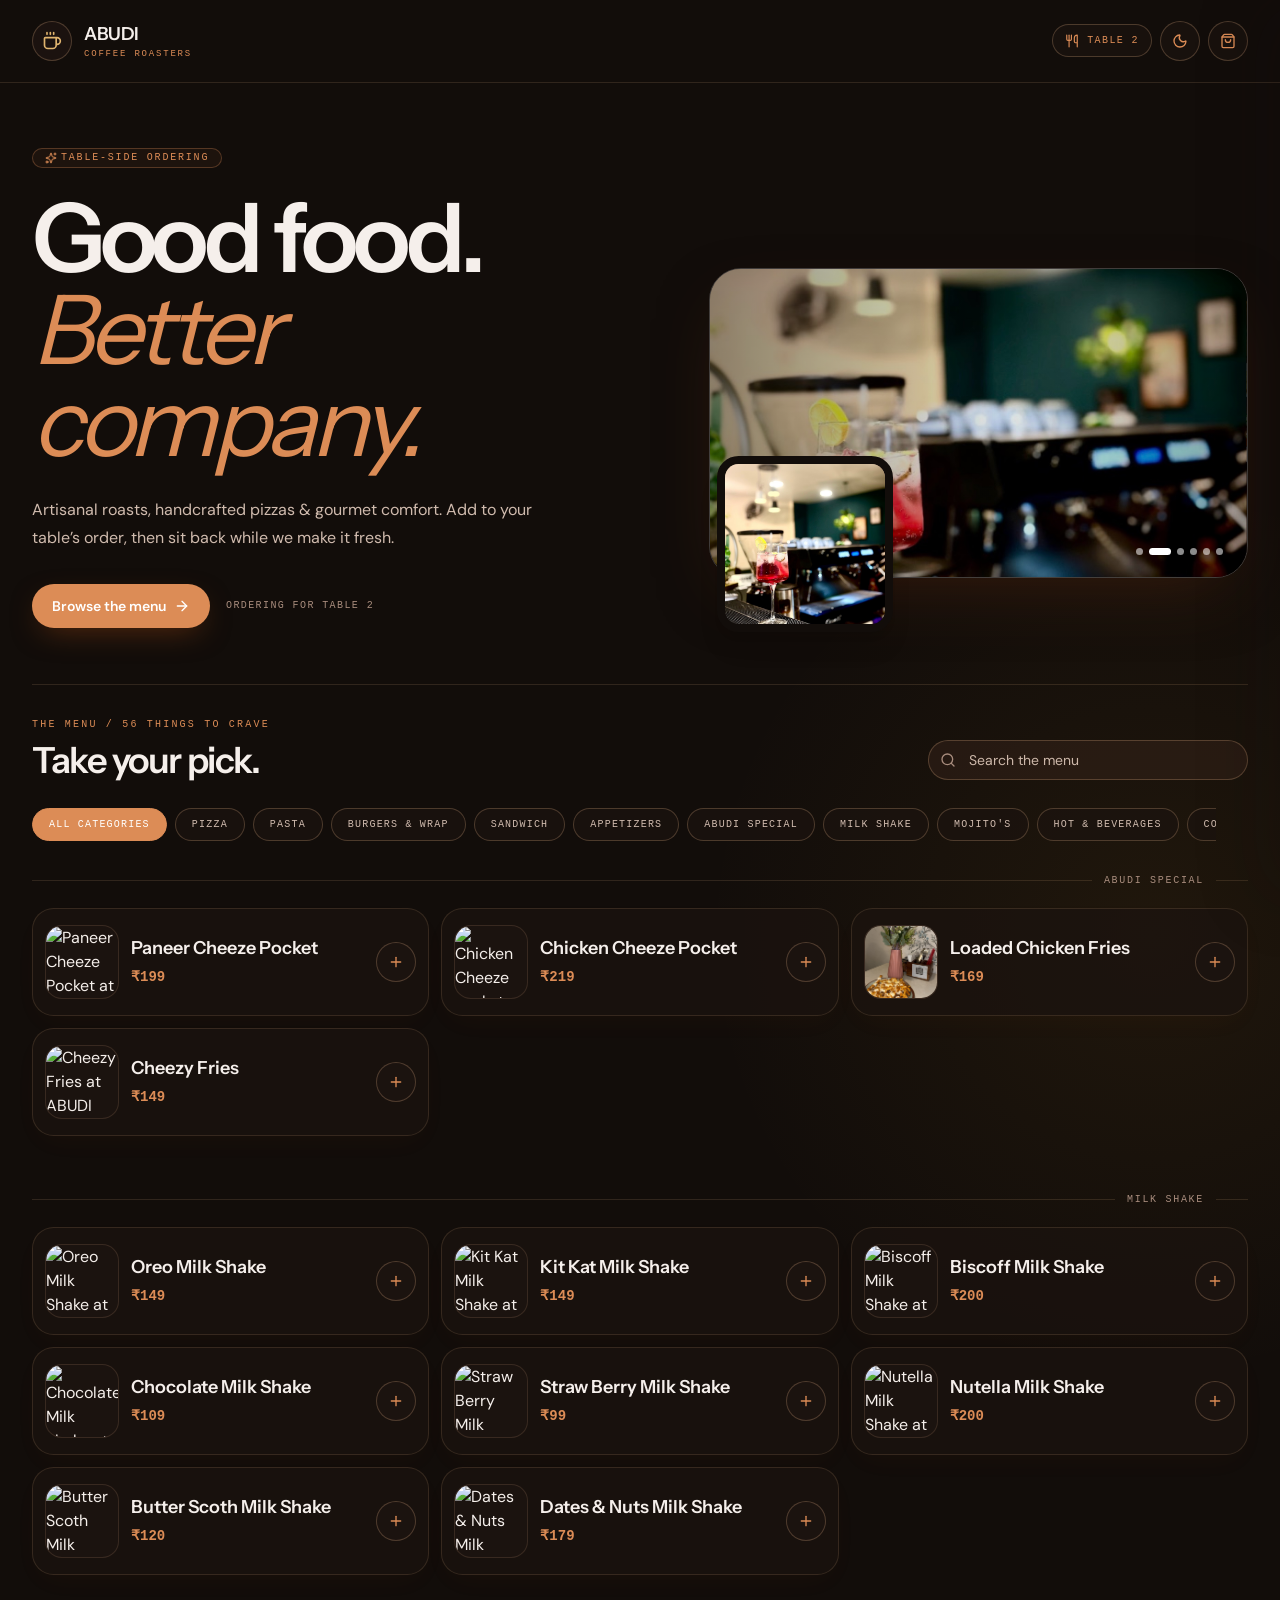
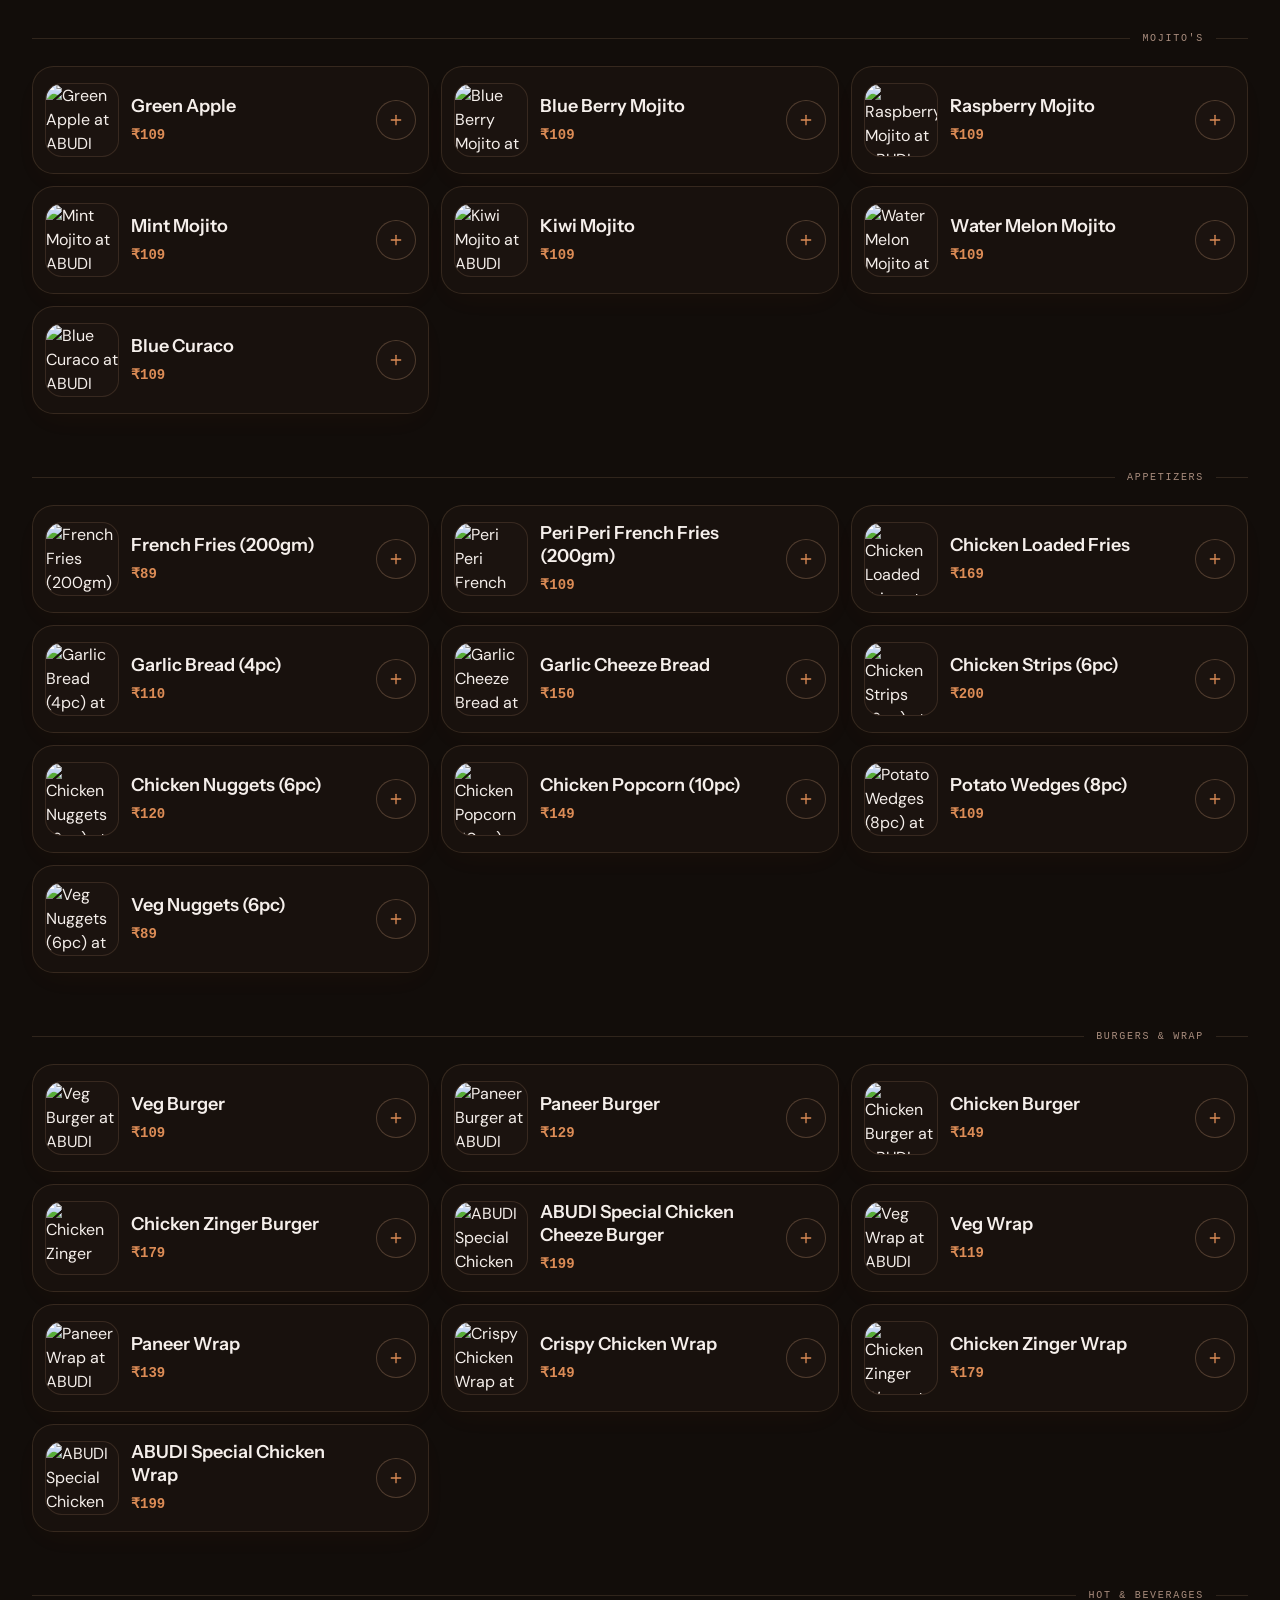
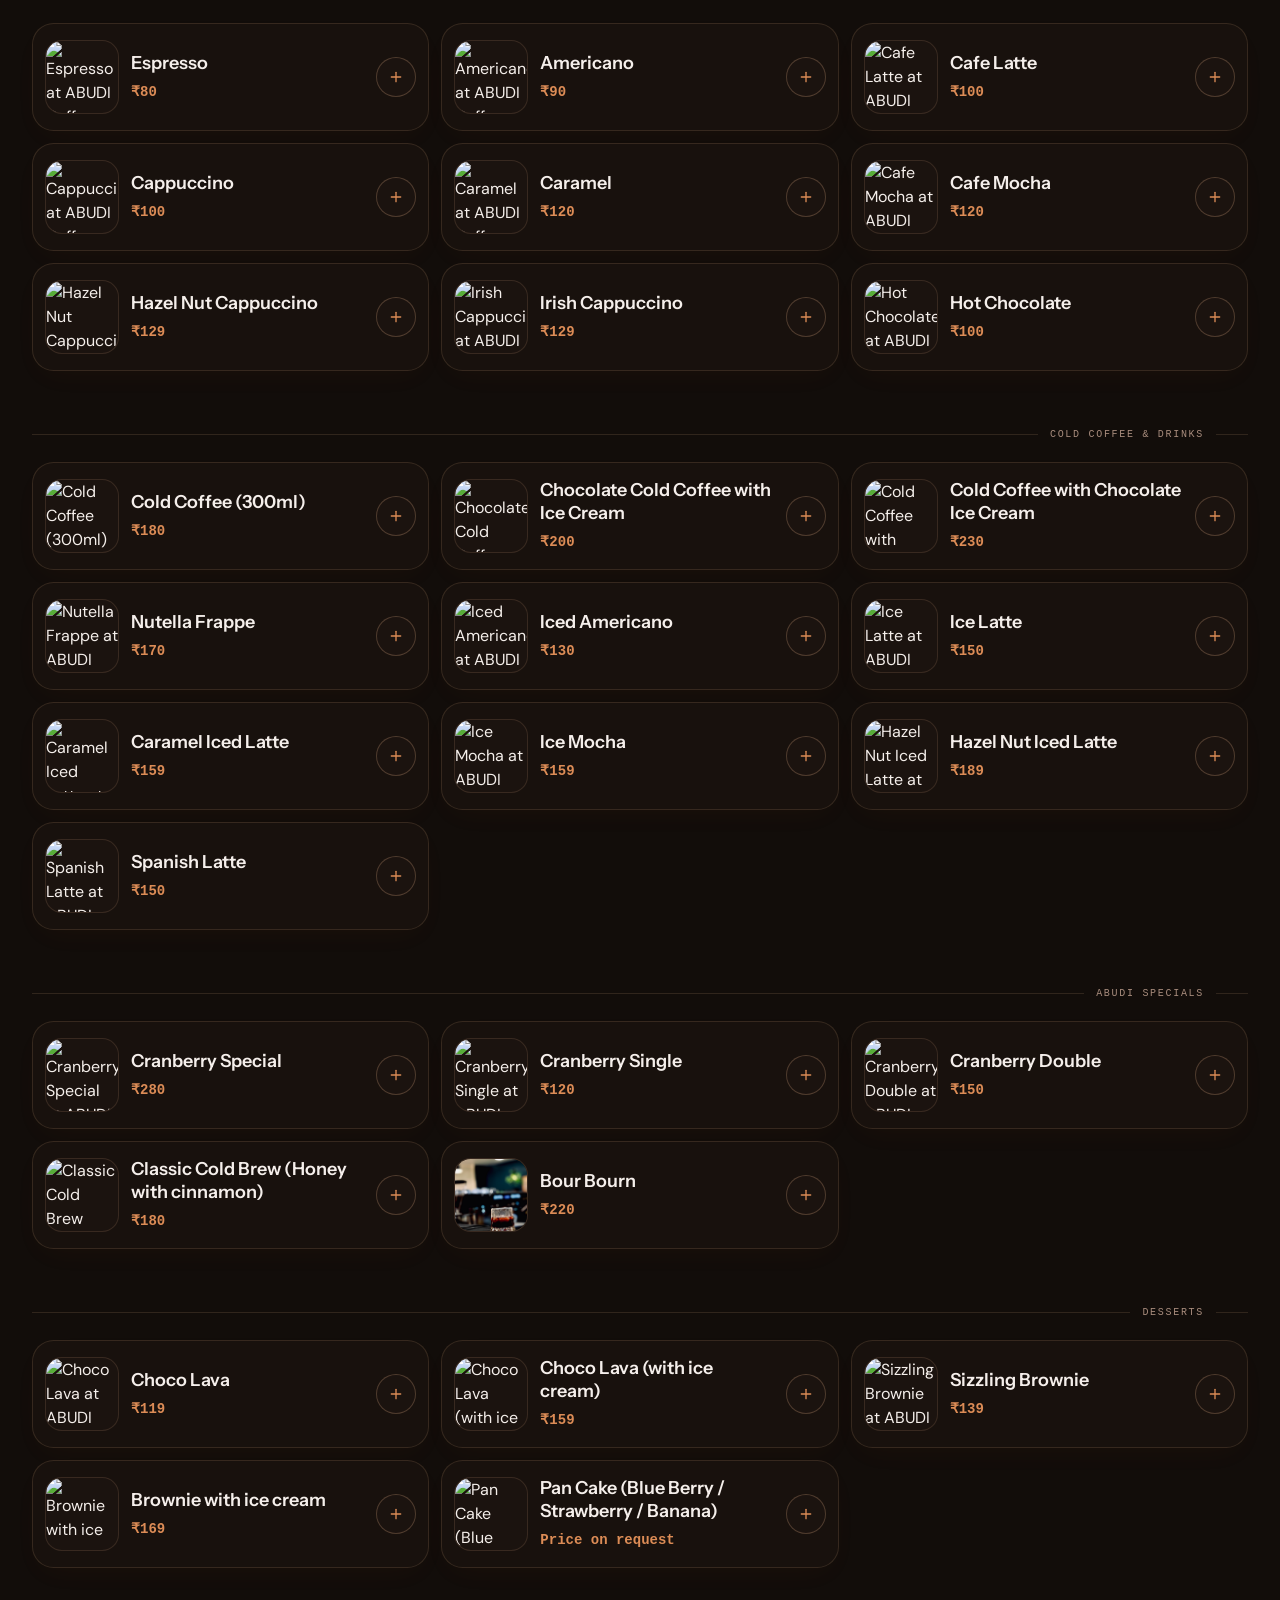
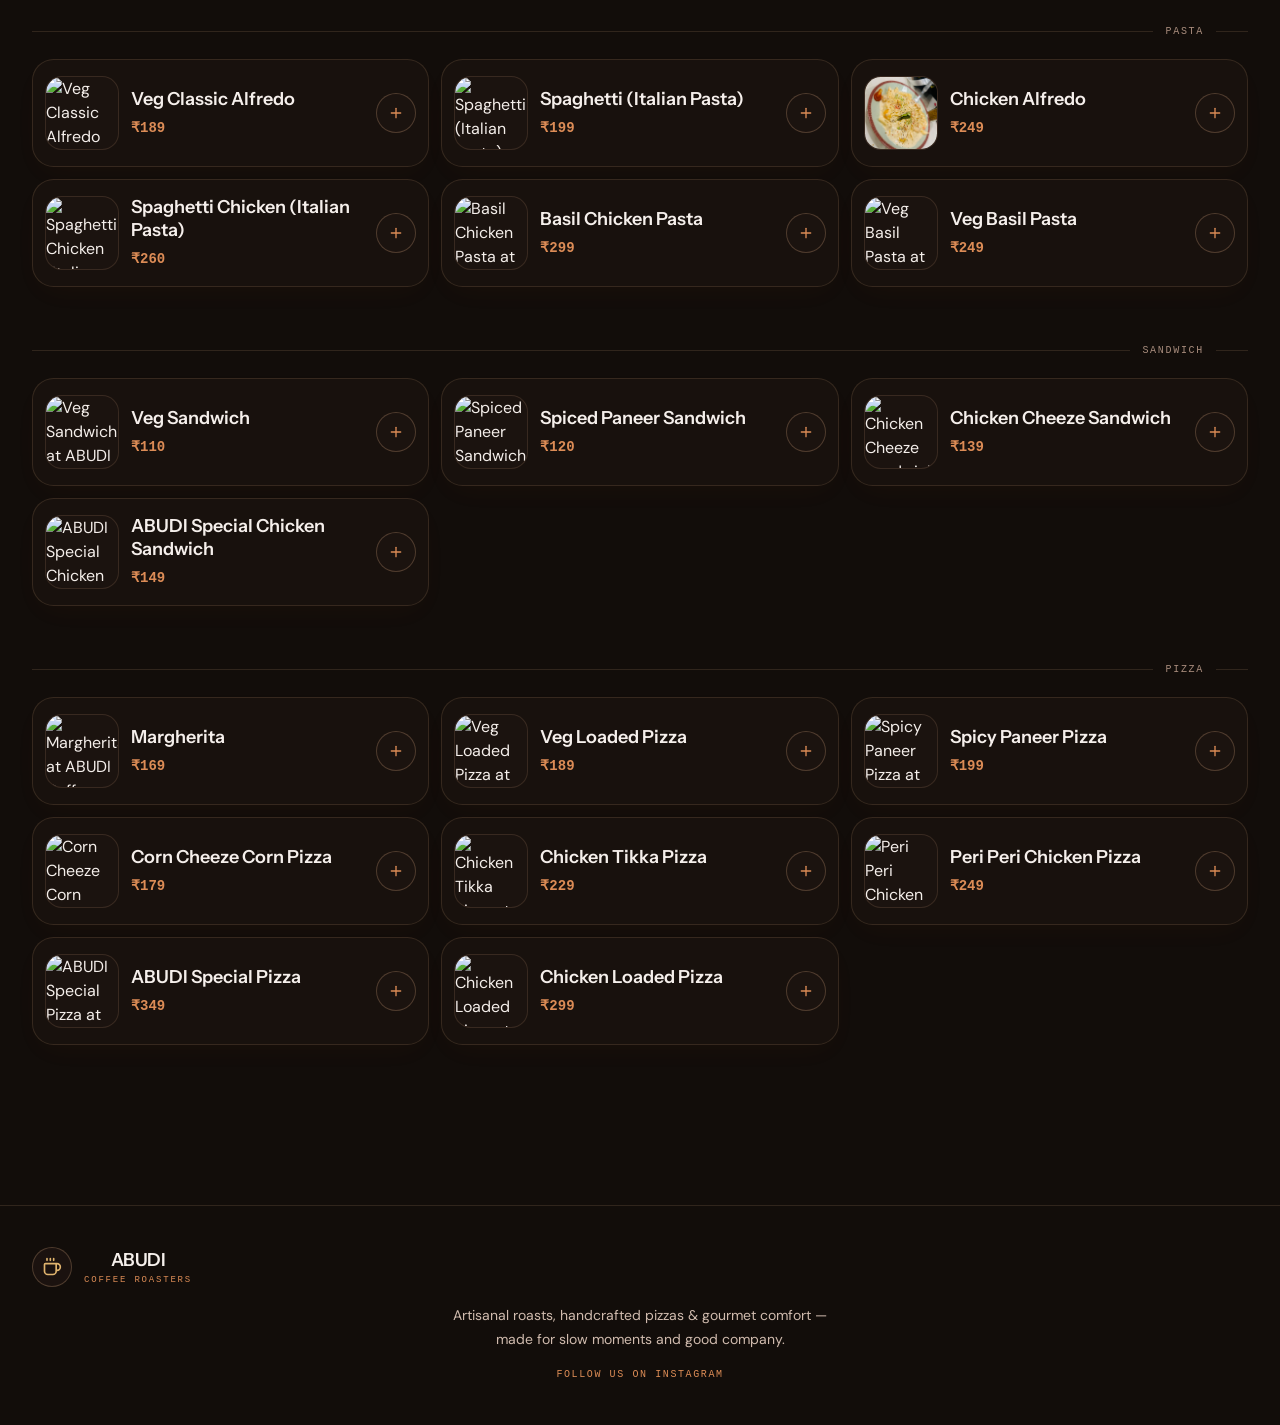
==== index.html @ 6553c010 "Initial Abudi Coffee website" ====
<!doctype html>
<html lang="en">
<head>
  <meta charset="UTF-8" />
  <meta name="viewport" content="width=device-width, initial-scale=1.0" />
  <meta name="description" content="Order handcrafted pizzas, comfort food, milkshakes and mojitos at ABUDI Coffee Roasters." />
  <title>ABUDI Coffee Roasters — Order</title>
  <link rel="stylesheet" href="./styles.css" />
</head>
<body>
  <div id="root"><div class="min-h-svh" data-testid="cafe-order-app"><div class="site-shell min-h-svh"><header class="mx-auto flex max-w-7xl items-center justify-between border-b border-[var(--line-soft)] px-5 py-5 lg:px-8" data-testid="site-header"><div class="flex items-center gap-3" data-testid="brand-logo"><div class="flex size-10 items-center justify-center rounded-full border border-[var(--line)] bg-[var(--surface-strong)] text-[var(--gold)]"><svg xmlns="http://www.w3.org/2000/svg" width="24" height="24" viewBox="0 0 24 24" fill="none" stroke="currentColor" stroke-width="2" stroke-linecap="round" stroke-linejoin="round" class="lucide lucide-coffee size-5" aria-hidden="true"><path d="M10 2v2"></path><path d="M14 2v2"></path><path d="M16 8a1 1 0 0 1 1 1v8a4 4 0 0 1-4 4H7a4 4 0 0 1-4-4V9a1 1 0 0 1 1-1h14a4 4 0 1 1 0 8h-1"></path><path d="M6 2v2"></path></svg></div><div><div class="font-heading text-lg font-semibold tracking-tight">ABUDI</div><div class="font-mono text-[9px] uppercase tracking-[0.2em] text-[var(--copper)]">Coffee Roasters</div></div></div><div class="flex items-center gap-2"><div class="hidden items-center gap-2 rounded-full border border-[var(--line)] bg-[var(--surface)] px-3 py-2 font-mono text-[10px] uppercase tracking-[0.14em] text-[var(--copper)] sm:flex" data-testid="table-number-display"><svg xmlns="http://www.w3.org/2000/svg" width="24" height="24" viewBox="0 0 24 24" fill="none" stroke="currentColor" stroke-width="2" stroke-linecap="round" stroke-linejoin="round" class="lucide lucide-utensils size-3.5" aria-hidden="true"><path d="M3 2v7c0 1.1.9 2 2 2h4a2 2 0 0 0 2-2V2"></path><path d="M7 2v20"></path><path d="M21 15V2a5 5 0 0 0-5 5v6c0 1.1.9 2 2 2h3Zm0 0v7"></path></svg> Table <span style="display: contents;">2</span></div><button type="button" class="flex size-10 items-center justify-center rounded-full border border-[var(--line)] bg-[var(--surface)] text-[var(--copper)] hover:-translate-y-0.5" aria-label="Toggle theme" data-testid="theme-toggle-button"><svg xmlns="http://www.w3.org/2000/svg" width="24" height="24" viewBox="0 0 24 24" fill="none" stroke="currentColor" stroke-width="2" stroke-linecap="round" stroke-linejoin="round" class="lucide lucide-moon size-4" aria-hidden="true"><path d="M20.985 12.486a9 9 0 1 1-9.473-9.472c.405-.022.617.46.402.803a6 6 0 0 0 8.268 8.268c.344-.215.825-.004.803.401"></path></svg></button><button type="button" class="relative flex size-10 items-center justify-center rounded-full border border-[var(--line)] bg-[var(--surface)] text-[var(--copper)] hover:-translate-y-0.5" aria-label="Open cart" data-testid="header-cart-button"><svg xmlns="http://www.w3.org/2000/svg" width="24" height="24" viewBox="0 0 24 24" fill="none" stroke="currentColor" stroke-width="2" stroke-linecap="round" stroke-linejoin="round" class="lucide lucide-shopping-bag size-4" aria-hidden="true"><path d="M16 10a4 4 0 0 1-8 0"></path><path d="M3.103 6.034h17.794"></path><path d="M3.4 5.467a2 2 0 0 0-.4 1.2V20a2 2 0 0 0 2 2h14a2 2 0 0 0 2-2V6.667a2 2 0 0 0-.4-1.2l-2-2.667A2 2 0 0 0 17 2H7a2 2 0 0 0-1.6.8z"></path></svg></button></div></header><main class="mx-auto max-w-7xl px-5 pb-40 lg:px-8"><section class="grid gap-8 pb-14 pt-10 lg:grid-cols-[1fr_0.88fr] lg:items-end lg:gap-16 lg:pt-16" data-testid="hero-section"><div class="relative z-10"><span data-variant="outline" class="group/badge inline-flex h-5 w-fit shrink-0 items-center justify-center gap-1 overflow-hidden rounded-4xl border font-medium whitespace-nowrap transition-all focus-visible:border-ring focus-visible:ring-[3px] focus-visible:ring-ring/50 has-data-[icon=inline-end]:pr-1.5 has-data-[icon=inline-start]:pl-1.5 aria-invalid:border-destructive aria-invalid:ring-destructive/20 dark:aria-invalid:ring-destructive/40 [&amp;&gt;svg]:pointer-events-none [&amp;&gt;svg]:size-3! [a]:hover:bg-muted [a]:hover:text-muted-foreground mb-6 border-[var(--copper)]/30 bg-[var(--copper)]/5 px-3 py-1 font-mono text-[10px] uppercase tracking-[0.18em] text-[var(--copper)]" data-testid="hero-eyebrow"><svg xmlns="http://www.w3.org/2000/svg" width="24" height="24" viewBox="0 0 24 24" fill="none" stroke="currentColor" stroke-width="2" stroke-linecap="round" stroke-linejoin="round" class="lucide lucide-sparkles size-3" aria-hidden="true"><path d="M11.017 2.814a1 1 0 0 1 1.966 0l1.051 5.558a2 2 0 0 0 1.594 1.594l5.558 1.051a1 1 0 0 1 0 1.966l-5.558 1.051a2 2 0 0 0-1.594 1.594l-1.051 5.558a1 1 0 0 1-1.966 0l-1.051-5.558a2 2 0 0 0-1.594-1.594l-5.558-1.051a1 1 0 0 1 0-1.966l5.558-1.051a2 2 0 0 0 1.594-1.594z"></path><path d="M20 2v4"></path><path d="M22 4h-4"></path><circle cx="4" cy="20" r="2"></circle></svg> Table-side ordering</span><h1 class="max-w-3xl font-heading text-5xl font-semibold leading-[0.96] tracking-[-0.055em] text-[var(--text)] sm:text-6xl lg:text-8xl" data-testid="hero-heading">Good food.<br><em class="font-normal text-[var(--copper)]">Better company.</em></h1><p class="mt-7 max-w-lg text-base leading-7 text-[var(--text-dim)]" data-testid="hero-copy">Artisanal roasts, handcrafted pizzas &amp; gourmet comfort. Add to your table’s order, then sit back while we make it fresh.</p><div class="mt-8 flex flex-wrap items-center gap-4"><a href="#menu" class="group inline-flex items-center gap-2 rounded-full bg-[var(--copper)] px-5 py-3 text-sm font-semibold text-white shadow-[0_10px_30px_-10px_rgba(180,80,20,.5)] hover:-translate-y-0.5" data-testid="hero-browse-menu-link">Browse the menu <svg xmlns="http://www.w3.org/2000/svg" width="24" height="24" viewBox="0 0 24 24" fill="none" stroke="currentColor" stroke-width="2" stroke-linecap="round" stroke-linejoin="round" class="lucide lucide-arrow-right size-4 transition-transform group-hover:translate-x-1" aria-hidden="true"><path d="M5 12h14"></path><path d="m12 5 7 7-7 7"></path></svg></a><span class="font-mono text-[10px] uppercase tracking-[0.14em] text-[var(--muted)]" data-testid="hero-table-note">Ordering for table <span style="display: contents;">2</span></span></div></div><div class="relative min-h-[360px]" data-testid="hero-image-collage"><div class="absolute inset-x-6 top-0 h-[310px] overflow-hidden rounded-[2rem] border border-white/20 shadow-[0_25px_70px_-25px_rgba(90,40,15,.55)] lg:inset-x-0 abudi-special-carousel" data-testid="abudi-special-carousel">
  <div class="abudi-special-track">
    <div class="abudi-special-slide"><img alt="ABUDI Special photo 1" src="assets/images/image-01.jpg"></div>
    <div class="abudi-special-slide"><img alt="ABUDI Special photo 2" src="assets/images/image-02.jpg"></div>
    <div class="abudi-special-slide"><img alt="ABUDI Special photo 3" src="assets/images/image-03.jpg"></div>
    <div class="abudi-special-slide"><img alt="ABUDI Special photo 4" src="assets/images/image-04.jpg"></div>
    <div class="abudi-special-slide"><img alt="ABUDI Special photo 5" src="assets/images/image-05.jpg"></div>
    <div class="abudi-special-slide"><img alt="ABUDI Special photo 6" src="assets/images/image-06.jpg"></div>
  </div>
  <div class="abudi-special-overlay"></div>
  <div class="abudi-special-content">
    <div class="font-mono text-[9px] uppercase tracking-[0.18em] text-[var(--copper)]">Our signature</div>
    <div class="mt-1 font-heading text-xl font-semibold text-white">ABUDI Special</div>
    <div class="mt-1 text-xs text-white/80">Made for slow moments.</div>
  </div>
  <div class="abudi-special-dots" aria-label="ABUDI Special photos">
    <button type="button" class="abudi-dot is-active" aria-label="Photo 1"></button>
    <button type="button" class="abudi-dot" aria-label="Photo 2"></button>
    <button type="button" class="abudi-dot" aria-label="Photo 3"></button>
    <button type="button" class="abudi-dot" aria-label="Photo 4"></button>
    <button type="button" class="abudi-dot" aria-label="Photo 5"></button>
    <button type="button" class="abudi-dot" aria-label="Photo 6"></button>
  </div>
</div><div class="absolute -bottom-1 -left-1 w-44 overflow-hidden rounded-2xl border-8 border-[var(--background)] shadow-xl sm:left-2" data-testid="hero-secondary-image"><img alt="ABUDI cafe interior" class="h-40 w-full object-cover" src="assets/images/image-02.jpg"></div></div></section><section id="menu" class="scroll-mt-6" data-testid="menu-section"><div class="mb-7 flex flex-col justify-between gap-5 border-t border-[var(--line-soft)] pt-8 sm:flex-row sm:items-end"><div><div class="font-mono text-[10px] uppercase tracking-[0.22em] text-[var(--copper)]" data-testid="menu-eyebrow">The menu / 56 things to crave</div><h2 class="mt-2 font-heading text-4xl font-semibold tracking-[-0.04em]" data-testid="menu-heading">Take your pick.</h2></div><div class="relative w-full sm:max-w-xs"><svg xmlns="http://www.w3.org/2000/svg" width="24" height="24" viewBox="0 0 24 24" fill="none" stroke="currentColor" stroke-width="2" stroke-linecap="round" stroke-linejoin="round" class="lucide lucide-search pointer-events-none absolute left-3 top-1/2 size-4 -translate-y-1/2 text-[var(--muted)]" aria-hidden="true"><path d="m21 21-4.34-4.34"></path><circle cx="11" cy="11" r="8"></circle></svg><input id="base-ui-_r_0_" placeholder="Search the menu" data-testid="menu-search-input" class="w-full min-w-0 border px-2.5 py-1 text-base transition-colors outline-none file:inline-flex file:h-6 file:border-0 file:bg-transparent file:text-sm file:font-medium file:text-foreground placeholder:text-muted-foreground focus-visible:border-ring focus-visible:ring-3 focus-visible:ring-ring/50 disabled:pointer-events-none disabled:cursor-not-allowed disabled:bg-input/50 disabled:opacity-50 aria-invalid:border-destructive aria-invalid:ring-3 aria-invalid:ring-destructive/20 md:text-sm dark:bg-input/30 dark:disabled:bg-input/80 dark:aria-invalid:border-destructive/50 dark:aria-invalid:ring-destructive/40 h-10 rounded-full border-[var(--line)] bg-[var(--surface)] pl-10" value=""></div></div><div class="no-scrollbar -mx-5 flex gap-2 overflow-x-auto px-5 pb-8 lg:-mx-8 lg:px-8" data-testid="category-filter-list"><button type="button" class="shrink-0 rounded-full border px-4 py-2 font-mono text-[10px] uppercase tracking-[0.12em] border-[var(--copper)] bg-[var(--copper)] text-white" data-testid="category-filter-all">All categories</button><button type="button" class="shrink-0 rounded-full border px-4 py-2 font-mono text-[10px] uppercase tracking-[0.12em] border-[var(--line)] bg-[var(--surface)] text-[var(--text-dim)] hover:border-[var(--copper)]" data-testid="category-filter-pizza">Pizza</button><button type="button" class="shrink-0 rounded-full border px-4 py-2 font-mono text-[10px] uppercase tracking-[0.12em] border-[var(--line)] bg-[var(--surface)] text-[var(--text-dim)] hover:border-[var(--copper)]" data-testid="category-filter-pasta">Pasta</button><button type="button" class="shrink-0 rounded-full border px-4 py-2 font-mono text-[10px] uppercase tracking-[0.12em] border-[var(--line)] bg-[var(--surface)] text-[var(--text-dim)] hover:border-[var(--copper)]" data-testid="category-filter-burgers">Burgers &amp; Wrap</button><button type="button" class="shrink-0 rounded-full border px-4 py-2 font-mono text-[10px] uppercase tracking-[0.12em] border-[var(--line)] bg-[var(--surface)] text-[var(--text-dim)] hover:border-[var(--copper)]" data-testid="category-filter-sandwich">Sandwich</button><button type="button" class="shrink-0 rounded-full border px-4 py-2 font-mono text-[10px] uppercase tracking-[0.12em] border-[var(--line)] bg-[var(--surface)] text-[var(--text-dim)] hover:border-[var(--copper)]" data-testid="category-filter-appetizers">Appetizers</button><button type="button" class="shrink-0 rounded-full border px-4 py-2 font-mono text-[10px] uppercase tracking-[0.12em] border-[var(--line)] bg-[var(--surface)] text-[var(--text-dim)] hover:border-[var(--copper)]" data-testid="category-filter-special">ABUDI Special</button><button type="button" class="shrink-0 rounded-full border px-4 py-2 font-mono text-[10px] uppercase tracking-[0.12em] border-[var(--line)] bg-[var(--surface)] text-[var(--text-dim)] hover:border-[var(--copper)]" data-testid="category-filter-shake">Milk Shake</button><button type="button" class="shrink-0 rounded-full border px-4 py-2 font-mono text-[10px] uppercase tracking-[0.12em] border-[var(--line)] bg-[var(--surface)] text-[var(--text-dim)] hover:border-[var(--copper)]" data-testid="category-filter-mojito">Mojito&#x27;s</button><button type="button" class="shrink-0 rounded-full border px-4 py-2 font-mono text-[10px] uppercase tracking-[0.12em] border-[var(--line)] bg-[var(--surface)] text-[var(--text-dim)] hover:border-[var(--copper)]" data-testid="category-filter-hot">Hot &amp; Beverages</button><button type="button" class="shrink-0 rounded-full border px-4 py-2 font-mono text-[10px] uppercase tracking-[0.12em] border-[var(--line)] bg-[var(--surface)] text-[var(--text-dim)] hover:border-[var(--copper)]" data-testid="category-filter-cold">Cold Coffee &amp; Drinks</button><button type="button" class="shrink-0 rounded-full border px-4 py-2 font-mono text-[10px] uppercase tracking-[0.12em] border-[var(--line)] bg-[var(--surface)] text-[var(--text-dim)] hover:border-[var(--copper)]" data-testid="category-filter-abudi">Abudi Specials</button><button type="button" class="shrink-0 rounded-full border px-4 py-2 font-mono text-[10px] uppercase tracking-[0.12em] border-[var(--line)] bg-[var(--surface)] text-[var(--text-dim)] hover:border-[var(--copper)]" data-testid="category-filter-desserts">Desserts</button></div><div class="space-y-14">
<section data-testid="menu-category-special" data-category="special">
  <div class="mb-5 flex items-center gap-3">
    <div class="h-px flex-1 bg-[var(--line-soft)]"></div>
    <span class="font-mono text-[10px] uppercase tracking-[0.17em] text-[var(--muted)]" data-testid="menu-category-label-special">ABUDI Special</span>
    <div class="h-px w-8 bg-[var(--line-soft)]"></div>
  </div>
  <div class="grid gap-3 sm:grid-cols-2 lg:grid-cols-3">
<article class="group flex min-h-[108px] items-center justify-between gap-3 rounded-2xl border border-[var(--line-soft)] bg-[var(--surface)] p-3 shadow-[0_10px_30px_-10px_rgba(180,80,20,.06)] hover:-translate-y-0.5 hover:border-[var(--copper)]/40 hover:shadow-[0_16px_35px_-15px_rgba(180,80,20,.22)]" data-testid="menu-item-special_0">
  <div class="flex min-w-0 items-center gap-3">
    <div class="size-[74px] shrink-0 overflow-hidden rounded-xl border border-[var(--line-soft)] bg-[var(--surface-strong)]">
      <img alt="Paneer Cheeze Pocket at ABUDI Coffee Roasters" loading="lazy" class="h-full w-full object-cover transition-transform duration-500 group-hover:scale-105" data-testid="menu-item-image-special_0" src="assets/images/PaneerCheezePocket.jpg">
    </div>
    <div class="min-w-0">
      <h3 class="font-heading text-lg font-semibold leading-tight text-[var(--text)]" data-testid="menu-item-name-special_0">Paneer Cheeze Pocket</h3>
      <div class="mt-2 flex items-center gap-2"><span class="font-mono text-sm font-bold text-[var(--copper)]" data-testid="menu-item-price-special_0">₹199</span></div>
    </div>
  </div>
  <button type="button" class="flex size-10 shrink-0 items-center justify-center rounded-full border border-[var(--line)] bg-[var(--surface-strong)] text-[var(--copper)] hover:bg-[var(--copper)] hover:text-white" aria-label="Add Paneer Cheeze Pocket to order" data-testid="add-item-special_0">
    <svg xmlns="http://www.w3.org/2000/svg" width="24" height="24" viewBox="0 0 24 24" fill="none" stroke="currentColor" stroke-width="2" stroke-linecap="round" stroke-linejoin="round" class="lucide lucide-plus size-4" aria-hidden="true"><path d="M5 12h14"></path><path d="M12 5v14"></path></svg>
  </button>
</article>
<article class="group flex min-h-[108px] items-center justify-between gap-3 rounded-2xl border border-[var(--line-soft)] bg-[var(--surface)] p-3 shadow-[0_10px_30px_-10px_rgba(180,80,20,.06)] hover:-translate-y-0.5 hover:border-[var(--copper)]/40 hover:shadow-[0_16px_35px_-15px_rgba(180,80,20,.22)]" data-testid="menu-item-special_1">
  <div class="flex min-w-0 items-center gap-3">
    <div class="size-[74px] shrink-0 overflow-hidden rounded-xl border border-[var(--line-soft)] bg-[var(--surface-strong)]">
      <img alt="Chicken Cheeze Pocket at ABUDI Coffee Roasters" loading="lazy" class="h-full w-full object-cover transition-transform duration-500 group-hover:scale-105" data-testid="menu-item-image-special_1" src="assets/images/ChickenCheezePocket.jpg">
    </div>
    <div class="min-w-0">
      <h3 class="font-heading text-lg font-semibold leading-tight text-[var(--text)]" data-testid="menu-item-name-special_1">Chicken Cheeze Pocket</h3>
      <div class="mt-2 flex items-center gap-2"><span class="font-mono text-sm font-bold text-[var(--copper)]" data-testid="menu-item-price-special_1">₹219</span></div>
    </div>
  </div>
  <button type="button" class="flex size-10 shrink-0 items-center justify-center rounded-full border border-[var(--line)] bg-[var(--surface-strong)] text-[var(--copper)] hover:bg-[var(--copper)] hover:text-white" aria-label="Add Chicken Cheeze Pocket to order" data-testid="add-item-special_1">
    <svg xmlns="http://www.w3.org/2000/svg" width="24" height="24" viewBox="0 0 24 24" fill="none" stroke="currentColor" stroke-width="2" stroke-linecap="round" stroke-linejoin="round" class="lucide lucide-plus size-4" aria-hidden="true"><path d="M5 12h14"></path><path d="M12 5v14"></path></svg>
  </button>
</article>
<article class="group flex min-h-[108px] items-center justify-between gap-3 rounded-2xl border border-[var(--line-soft)] bg-[var(--surface)] p-3 shadow-[0_10px_30px_-10px_rgba(180,80,20,.06)] hover:-translate-y-0.5 hover:border-[var(--copper)]/40 hover:shadow-[0_16px_35px_-15px_rgba(180,80,20,.22)]" data-testid="menu-item-special_2">
  <div class="flex min-w-0 items-center gap-3">
    <div class="size-[74px] shrink-0 overflow-hidden rounded-xl border border-[var(--line-soft)] bg-[var(--surface-strong)]">
      <img alt="Loaded Chicken Fries at ABUDI Coffee Roasters" loading="lazy" class="h-full w-full object-cover transition-transform duration-500 group-hover:scale-105" data-testid="menu-item-image-special_2" src="assets/images/LoadedChickenFries.jpg">
    </div>
    <div class="min-w-0">
      <h3 class="font-heading text-lg font-semibold leading-tight text-[var(--text)]" data-testid="menu-item-name-special_2">Loaded Chicken Fries</h3>
      <div class="mt-2 flex items-center gap-2"><span class="font-mono text-sm font-bold text-[var(--copper)]" data-testid="menu-item-price-special_2">₹169</span></div>
    </div>
  </div>
  <button type="button" class="flex size-10 shrink-0 items-center justify-center rounded-full border border-[var(--line)] bg-[var(--surface-strong)] text-[var(--copper)] hover:bg-[var(--copper)] hover:text-white" aria-label="Add Loaded Chicken Fries to order" data-testid="add-item-special_2">
    <svg xmlns="http://www.w3.org/2000/svg" width="24" height="24" viewBox="0 0 24 24" fill="none" stroke="currentColor" stroke-width="2" stroke-linecap="round" stroke-linejoin="round" class="lucide lucide-plus size-4" aria-hidden="true"><path d="M5 12h14"></path><path d="M12 5v14"></path></svg>
  </button>
</article>
<article class="group flex min-h-[108px] items-center justify-between gap-3 rounded-2xl border border-[var(--line-soft)] bg-[var(--surface)] p-3 shadow-[0_10px_30px_-10px_rgba(180,80,20,.06)] hover:-translate-y-0.5 hover:border-[var(--copper)]/40 hover:shadow-[0_16px_35px_-15px_rgba(180,80,20,.22)]" data-testid="menu-item-special_3">
  <div class="flex min-w-0 items-center gap-3">
    <div class="size-[74px] shrink-0 overflow-hidden rounded-xl border border-[var(--line-soft)] bg-[var(--surface-strong)]">
      <img alt="Cheezy Fries at ABUDI Coffee Roasters" loading="lazy" class="h-full w-full object-cover transition-transform duration-500 group-hover:scale-105" data-testid="menu-item-image-special_3" src="assets/images/CheezyFries.jpg">
    </div>
    <div class="min-w-0">
      <h3 class="font-heading text-lg font-semibold leading-tight text-[var(--text)]" data-testid="menu-item-name-special_3">Cheezy Fries</h3>
      <div class="mt-2 flex items-center gap-2"><span class="font-mono text-sm font-bold text-[var(--copper)]" data-testid="menu-item-price-special_3">₹149</span></div>
    </div>
  </div>
  <button type="button" class="flex size-10 shrink-0 items-center justify-center rounded-full border border-[var(--line)] bg-[var(--surface-strong)] text-[var(--copper)] hover:bg-[var(--copper)] hover:text-white" aria-label="Add Cheezy Fries to order" data-testid="add-item-special_3">
    <svg xmlns="http://www.w3.org/2000/svg" width="24" height="24" viewBox="0 0 24 24" fill="none" stroke="currentColor" stroke-width="2" stroke-linecap="round" stroke-linejoin="round" class="lucide lucide-plus size-4" aria-hidden="true"><path d="M5 12h14"></path><path d="M12 5v14"></path></svg>
  </button>
</article></div>
</section>
<section data-testid="menu-category-shake" data-category="shake">
  <div class="mb-5 flex items-center gap-3">
    <div class="h-px flex-1 bg-[var(--line-soft)]"></div>
    <span class="font-mono text-[10px] uppercase tracking-[0.17em] text-[var(--muted)]" data-testid="menu-category-label-shake">Milk Shake</span>
    <div class="h-px w-8 bg-[var(--line-soft)]"></div>
  </div>
  <div class="grid gap-3 sm:grid-cols-2 lg:grid-cols-3">
<article class="group flex min-h-[108px] items-center justify-between gap-3 rounded-2xl border border-[var(--line-soft)] bg-[var(--surface)] p-3 shadow-[0_10px_30px_-10px_rgba(180,80,20,.06)] hover:-translate-y-0.5 hover:border-[var(--copper)]/40 hover:shadow-[0_16px_35px_-15px_rgba(180,80,20,.22)]" data-testid="menu-item-shake_0">
  <div class="flex min-w-0 items-center gap-3">
    <div class="size-[74px] shrink-0 overflow-hidden rounded-xl border border-[var(--line-soft)] bg-[var(--surface-strong)]">
      <img alt="Oreo Milk Shake at ABUDI Coffee Roasters" loading="lazy" class="h-full w-full object-cover transition-transform duration-500 group-hover:scale-105" data-testid="menu-item-image-shake_0" src="assets/images/OreoMilkShake.jpg">
    </div>
    <div class="min-w-0">
      <h3 class="font-heading text-lg font-semibold leading-tight text-[var(--text)]" data-testid="menu-item-name-shake_0">Oreo Milk Shake</h3>
      <div class="mt-2 flex items-center gap-2"><span class="font-mono text-sm font-bold text-[var(--copper)]" data-testid="menu-item-price-shake_0">₹149</span></div>
    </div>
  </div>
  <button type="button" class="flex size-10 shrink-0 items-center justify-center rounded-full border border-[var(--line)] bg-[var(--surface-strong)] text-[var(--copper)] hover:bg-[var(--copper)] hover:text-white" aria-label="Add Oreo Milk Shake to order" data-testid="add-item-shake_0">
    <svg xmlns="http://www.w3.org/2000/svg" width="24" height="24" viewBox="0 0 24 24" fill="none" stroke="currentColor" stroke-width="2" stroke-linecap="round" stroke-linejoin="round" class="lucide lucide-plus size-4" aria-hidden="true"><path d="M5 12h14"></path><path d="M12 5v14"></path></svg>
  </button>
</article>
<article class="group flex min-h-[108px] items-center justify-between gap-3 rounded-2xl border border-[var(--line-soft)] bg-[var(--surface)] p-3 shadow-[0_10px_30px_-10px_rgba(180,80,20,.06)] hover:-translate-y-0.5 hover:border-[var(--copper)]/40 hover:shadow-[0_16px_35px_-15px_rgba(180,80,20,.22)]" data-testid="menu-item-shake_1">
  <div class="flex min-w-0 items-center gap-3">
    <div class="size-[74px] shrink-0 overflow-hidden rounded-xl border border-[var(--line-soft)] bg-[var(--surface-strong)]">
      <img alt="Kit Kat Milk Shake at ABUDI Coffee Roasters" loading="lazy" class="h-full w-full object-cover transition-transform duration-500 group-hover:scale-105" data-testid="menu-item-image-shake_1" src="assets/images/KitKatMilkShake.jpg">
    </div>
    <div class="min-w-0">
      <h3 class="font-heading text-lg font-semibold leading-tight text-[var(--text)]" data-testid="menu-item-name-shake_1">Kit Kat Milk Shake</h3>
      <div class="mt-2 flex items-center gap-2"><span class="font-mono text-sm font-bold text-[var(--copper)]" data-testid="menu-item-price-shake_1">₹149</span></div>
    </div>
  </div>
  <button type="button" class="flex size-10 shrink-0 items-center justify-center rounded-full border border-[var(--line)] bg-[var(--surface-strong)] text-[var(--copper)] hover:bg-[var(--copper)] hover:text-white" aria-label="Add Kit Kat Milk Shake to order" data-testid="add-item-shake_1">
    <svg xmlns="http://www.w3.org/2000/svg" width="24" height="24" viewBox="0 0 24 24" fill="none" stroke="currentColor" stroke-width="2" stroke-linecap="round" stroke-linejoin="round" class="lucide lucide-plus size-4" aria-hidden="true"><path d="M5 12h14"></path><path d="M12 5v14"></path></svg>
  </button>
</article>
<article class="group flex min-h-[108px] items-center justify-between gap-3 rounded-2xl border border-[var(--line-soft)] bg-[var(--surface)] p-3 shadow-[0_10px_30px_-10px_rgba(180,80,20,.06)] hover:-translate-y-0.5 hover:border-[var(--copper)]/40 hover:shadow-[0_16px_35px_-15px_rgba(180,80,20,.22)]" data-testid="menu-item-shake_2">
  <div class="flex min-w-0 items-center gap-3">
    <div class="size-[74px] shrink-0 overflow-hidden rounded-xl border border-[var(--line-soft)] bg-[var(--surface-strong)]">
      <img alt="Biscoff Milk Shake at ABUDI Coffee Roasters" loading="lazy" class="h-full w-full object-cover transition-transform duration-500 group-hover:scale-105" data-testid="menu-item-image-shake_2" src="assets/images/BiscoffMilkShake.jpg">
    </div>
    <div class="min-w-0">
      <h3 class="font-heading text-lg font-semibold leading-tight text-[var(--text)]" data-testid="menu-item-name-shake_2">Biscoff Milk Shake</h3>
      <div class="mt-2 flex items-center gap-2"><span class="font-mono text-sm font-bold text-[var(--copper)]" data-testid="menu-item-price-shake_2">₹200</span></div>
    </div>
  </div>
  <button type="button" class="flex size-10 shrink-0 items-center justify-center rounded-full border border-[var(--line)] bg-[var(--surface-strong)] text-[var(--copper)] hover:bg-[var(--copper)] hover:text-white" aria-label="Add Biscoff Milk Shake to order" data-testid="add-item-shake_2">
    <svg xmlns="http://www.w3.org/2000/svg" width="24" height="24" viewBox="0 0 24 24" fill="none" stroke="currentColor" stroke-width="2" stroke-linecap="round" stroke-linejoin="round" class="lucide lucide-plus size-4" aria-hidden="true"><path d="M5 12h14"></path><path d="M12 5v14"></path></svg>
  </button>
</article>
<article class="group flex min-h-[108px] items-center justify-between gap-3 rounded-2xl border border-[var(--line-soft)] bg-[var(--surface)] p-3 shadow-[0_10px_30px_-10px_rgba(180,80,20,.06)] hover:-translate-y-0.5 hover:border-[var(--copper)]/40 hover:shadow-[0_16px_35px_-15px_rgba(180,80,20,.22)]" data-testid="menu-item-shake_3">
  <div class="flex min-w-0 items-center gap-3">
    <div class="size-[74px] shrink-0 overflow-hidden rounded-xl border border-[var(--line-soft)] bg-[var(--surface-strong)]">
      <img alt="Chocolate Milk Shake at ABUDI Coffee Roasters" loading="lazy" class="h-full w-full object-cover transition-transform duration-500 group-hover:scale-105" data-testid="menu-item-image-shake_3" src="assets/images/ChocolateMilkShake.jpg">
    </div>
    <div class="min-w-0">
      <h3 class="font-heading text-lg font-semibold leading-tight text-[var(--text)]" data-testid="menu-item-name-shake_3">Chocolate Milk Shake</h3>
      <div class="mt-2 flex items-center gap-2"><span class="font-mono text-sm font-bold text-[var(--copper)]" data-testid="menu-item-price-shake_3">₹109</span></div>
    </div>
  </div>
  <button type="button" class="flex size-10 shrink-0 items-center justify-center rounded-full border border-[var(--line)] bg-[var(--surface-strong)] text-[var(--copper)] hover:bg-[var(--copper)] hover:text-white" aria-label="Add Chocolate Milk Shake to order" data-testid="add-item-shake_3">
    <svg xmlns="http://www.w3.org/2000/svg" width="24" height="24" viewBox="0 0 24 24" fill="none" stroke="currentColor" stroke-width="2" stroke-linecap="round" stroke-linejoin="round" class="lucide lucide-plus size-4" aria-hidden="true"><path d="M5 12h14"></path><path d="M12 5v14"></path></svg>
  </button>
</article>
<article class="group flex min-h-[108px] items-center justify-between gap-3 rounded-2xl border border-[var(--line-soft)] bg-[var(--surface)] p-3 shadow-[0_10px_30px_-10px_rgba(180,80,20,.06)] hover:-translate-y-0.5 hover:border-[var(--copper)]/40 hover:shadow-[0_16px_35px_-15px_rgba(180,80,20,.22)]" data-testid="menu-item-shake_4">
  <div class="flex min-w-0 items-center gap-3">
    <div class="size-[74px] shrink-0 overflow-hidden rounded-xl border border-[var(--line-soft)] bg-[var(--surface-strong)]">
      <img alt="Straw Berry Milk Shake at ABUDI Coffee Roasters" loading="lazy" class="h-full w-full object-cover transition-transform duration-500 group-hover:scale-105" data-testid="menu-item-image-shake_4" src="assets/images/StrawBerryMilkShake.jpg">
    </div>
    <div class="min-w-0">
      <h3 class="font-heading text-lg font-semibold leading-tight text-[var(--text)]" data-testid="menu-item-name-shake_4">Straw Berry Milk Shake</h3>
      <div class="mt-2 flex items-center gap-2"><span class="font-mono text-sm font-bold text-[var(--copper)]" data-testid="menu-item-price-shake_4">₹99</span></div>
    </div>
  </div>
  <button type="button" class="flex size-10 shrink-0 items-center justify-center rounded-full border border-[var(--line)] bg-[var(--surface-strong)] text-[var(--copper)] hover:bg-[var(--copper)] hover:text-white" aria-label="Add Straw Berry Milk Shake to order" data-testid="add-item-shake_4">
    <svg xmlns="http://www.w3.org/2000/svg" width="24" height="24" viewBox="0 0 24 24" fill="none" stroke="currentColor" stroke-width="2" stroke-linecap="round" stroke-linejoin="round" class="lucide lucide-plus size-4" aria-hidden="true"><path d="M5 12h14"></path><path d="M12 5v14"></path></svg>
  </button>
</article>
<article class="group flex min-h-[108px] items-center justify-between gap-3 rounded-2xl border border-[var(--line-soft)] bg-[var(--surface)] p-3 shadow-[0_10px_30px_-10px_rgba(180,80,20,.06)] hover:-translate-y-0.5 hover:border-[var(--copper)]/40 hover:shadow-[0_16px_35px_-15px_rgba(180,80,20,.22)]" data-testid="menu-item-shake_5">
  <div class="flex min-w-0 items-center gap-3">
    <div class="size-[74px] shrink-0 overflow-hidden rounded-xl border border-[var(--line-soft)] bg-[var(--surface-strong)]">
      <img alt="Nutella Milk Shake at ABUDI Coffee Roasters" loading="lazy" class="h-full w-full object-cover transition-transform duration-500 group-hover:scale-105" data-testid="menu-item-image-shake_5" src="assets/images/NutellaMilkShake.jpg">
    </div>
    <div class="min-w-0">
      <h3 class="font-heading text-lg font-semibold leading-tight text-[var(--text)]" data-testid="menu-item-name-shake_5">Nutella Milk Shake</h3>
      <div class="mt-2 flex items-center gap-2"><span class="font-mono text-sm font-bold text-[var(--copper)]" data-testid="menu-item-price-shake_5">₹200</span></div>
    </div>
  </div>
  <button type="button" class="flex size-10 shrink-0 items-center justify-center rounded-full border border-[var(--line)] bg-[var(--surface-strong)] text-[var(--copper)] hover:bg-[var(--copper)] hover:text-white" aria-label="Add Nutella Milk Shake to order" data-testid="add-item-shake_5">
    <svg xmlns="http://www.w3.org/2000/svg" width="24" height="24" viewBox="0 0 24 24" fill="none" stroke="currentColor" stroke-width="2" stroke-linecap="round" stroke-linejoin="round" class="lucide lucide-plus size-4" aria-hidden="true"><path d="M5 12h14"></path><path d="M12 5v14"></path></svg>
  </button>
</article>
<article class="group flex min-h-[108px] items-center justify-between gap-3 rounded-2xl border border-[var(--line-soft)] bg-[var(--surface)] p-3 shadow-[0_10px_30px_-10px_rgba(180,80,20,.06)] hover:-translate-y-0.5 hover:border-[var(--copper)]/40 hover:shadow-[0_16px_35px_-15px_rgba(180,80,20,.22)]" data-testid="menu-item-shake_6">
  <div class="flex min-w-0 items-center gap-3">
    <div class="size-[74px] shrink-0 overflow-hidden rounded-xl border border-[var(--line-soft)] bg-[var(--surface-strong)]">
      <img alt="Butter Scoth Milk Shake at ABUDI Coffee Roasters" loading="lazy" class="h-full w-full object-cover transition-transform duration-500 group-hover:scale-105" data-testid="menu-item-image-shake_6" src="assets/images/ButterScotchMilkShake.jpg">
    </div>
    <div class="min-w-0">
      <h3 class="font-heading text-lg font-semibold leading-tight text-[var(--text)]" data-testid="menu-item-name-shake_6">Butter Scoth Milk Shake</h3>
      <div class="mt-2 flex items-center gap-2"><span class="font-mono text-sm font-bold text-[var(--copper)]" data-testid="menu-item-price-shake_6">₹120</span></div>
    </div>
  </div>
  <button type="button" class="flex size-10 shrink-0 items-center justify-center rounded-full border border-[var(--line)] bg-[var(--surface-strong)] text-[var(--copper)] hover:bg-[var(--copper)] hover:text-white" aria-label="Add Butter Scoth Milk Shake to order" data-testid="add-item-shake_6">
    <svg xmlns="http://www.w3.org/2000/svg" width="24" height="24" viewBox="0 0 24 24" fill="none" stroke="currentColor" stroke-width="2" stroke-linecap="round" stroke-linejoin="round" class="lucide lucide-plus size-4" aria-hidden="true"><path d="M5 12h14"></path><path d="M12 5v14"></path></svg>
  </button>
</article>
<article class="group flex min-h-[108px] items-center justify-between gap-3 rounded-2xl border border-[var(--line-soft)] bg-[var(--surface)] p-3 shadow-[0_10px_30px_-10px_rgba(180,80,20,.06)] hover:-translate-y-0.5 hover:border-[var(--copper)]/40 hover:shadow-[0_16px_35px_-15px_rgba(180,80,20,.22)]" data-testid="menu-item-shake_7">
  <div class="flex min-w-0 items-center gap-3">
    <div class="size-[74px] shrink-0 overflow-hidden rounded-xl border border-[var(--line-soft)] bg-[var(--surface-strong)]">
      <img alt="Dates &amp; Nuts Milk Shake at ABUDI Coffee Roasters" loading="lazy" class="h-full w-full object-cover transition-transform duration-500 group-hover:scale-105" data-testid="menu-item-image-shake_7" src="assets/images/DatesAndNutsMilkShake.jpg">
    </div>
    <div class="min-w-0">
      <h3 class="font-heading text-lg font-semibold leading-tight text-[var(--text)]" data-testid="menu-item-name-shake_7">Dates &amp; Nuts Milk Shake</h3>
      <div class="mt-2 flex items-center gap-2"><span class="font-mono text-sm font-bold text-[var(--copper)]" data-testid="menu-item-price-shake_7">₹179</span></div>
    </div>
  </div>
  <button type="button" class="flex size-10 shrink-0 items-center justify-center rounded-full border border-[var(--line)] bg-[var(--surface-strong)] text-[var(--copper)] hover:bg-[var(--copper)] hover:text-white" aria-label="Add Dates &amp; Nuts Milk Shake to order" data-testid="add-item-shake_7">
    <svg xmlns="http://www.w3.org/2000/svg" width="24" height="24" viewBox="0 0 24 24" fill="none" stroke="currentColor" stroke-width="2" stroke-linecap="round" stroke-linejoin="round" class="lucide lucide-plus size-4" aria-hidden="true"><path d="M5 12h14"></path><path d="M12 5v14"></path></svg>
  </button>
</article></div>
</section>
<section data-testid="menu-category-mojito" data-category="mojito">
  <div class="mb-5 flex items-center gap-3">
    <div class="h-px flex-1 bg-[var(--line-soft)]"></div>
    <span class="font-mono text-[10px] uppercase tracking-[0.17em] text-[var(--muted)]" data-testid="menu-category-label-mojito">Mojito&#x27;s</span>
    <div class="h-px w-8 bg-[var(--line-soft)]"></div>
  </div>
  <div class="grid gap-3 sm:grid-cols-2 lg:grid-cols-3">
<article class="group flex min-h-[108px] items-center justify-between gap-3 rounded-2xl border border-[var(--line-soft)] bg-[var(--surface)] p-3 shadow-[0_10px_30px_-10px_rgba(180,80,20,.06)] hover:-translate-y-0.5 hover:border-[var(--copper)]/40 hover:shadow-[0_16px_35px_-15px_rgba(180,80,20,.22)]" data-testid="menu-item-mojito_0">
  <div class="flex min-w-0 items-center gap-3">
    <div class="size-[74px] shrink-0 overflow-hidden rounded-xl border border-[var(--line-soft)] bg-[var(--surface-strong)]">
      <img alt="Green Apple at ABUDI Coffee Roasters" loading="lazy" class="h-full w-full object-cover transition-transform duration-500 group-hover:scale-105" data-testid="menu-item-image-mojito_0" src="assets/images/GreenApple.jpg">
    </div>
    <div class="min-w-0">
      <h3 class="font-heading text-lg font-semibold leading-tight text-[var(--text)]" data-testid="menu-item-name-mojito_0">Green Apple</h3>
      <div class="mt-2 flex items-center gap-2"><span class="font-mono text-sm font-bold text-[var(--copper)]" data-testid="menu-item-price-mojito_0">₹109</span></div>
    </div>
  </div>
  <button type="button" class="flex size-10 shrink-0 items-center justify-center rounded-full border border-[var(--line)] bg-[var(--surface-strong)] text-[var(--copper)] hover:bg-[var(--copper)] hover:text-white" aria-label="Add Green Apple to order" data-testid="add-item-mojito_0">
    <svg xmlns="http://www.w3.org/2000/svg" width="24" height="24" viewBox="0 0 24 24" fill="none" stroke="currentColor" stroke-width="2" stroke-linecap="round" stroke-linejoin="round" class="lucide lucide-plus size-4" aria-hidden="true"><path d="M5 12h14"></path><path d="M12 5v14"></path></svg>
  </button>
</article>
<article class="group flex min-h-[108px] items-center justify-between gap-3 rounded-2xl border border-[var(--line-soft)] bg-[var(--surface)] p-3 shadow-[0_10px_30px_-10px_rgba(180,80,20,.06)] hover:-translate-y-0.5 hover:border-[var(--copper)]/40 hover:shadow-[0_16px_35px_-15px_rgba(180,80,20,.22)]" data-testid="menu-item-mojito_1">
  <div class="flex min-w-0 items-center gap-3">
    <div class="size-[74px] shrink-0 overflow-hidden rounded-xl border border-[var(--line-soft)] bg-[var(--surface-strong)]">
      <img alt="Blue Berry Mojito at ABUDI Coffee Roasters" loading="lazy" class="h-full w-full object-cover transition-transform duration-500 group-hover:scale-105" data-testid="menu-item-image-mojito_1" src="assets/images/BlueBerryMojito.jpg">
    </div>
    <div class="min-w-0">
      <h3 class="font-heading text-lg font-semibold leading-tight text-[var(--text)]" data-testid="menu-item-name-mojito_1">Blue Berry Mojito</h3>
      <div class="mt-2 flex items-center gap-2"><span class="font-mono text-sm font-bold text-[var(--copper)]" data-testid="menu-item-price-mojito_1">₹109</span></div>
    </div>
  </div>
  <button type="button" class="flex size-10 shrink-0 items-center justify-center rounded-full border border-[var(--line)] bg-[var(--surface-strong)] text-[var(--copper)] hover:bg-[var(--copper)] hover:text-white" aria-label="Add Blue Berry Mojito to order" data-testid="add-item-mojito_1">
    <svg xmlns="http://www.w3.org/2000/svg" width="24" height="24" viewBox="0 0 24 24" fill="none" stroke="currentColor" stroke-width="2" stroke-linecap="round" stroke-linejoin="round" class="lucide lucide-plus size-4" aria-hidden="true"><path d="M5 12h14"></path><path d="M12 5v14"></path></svg>
  </button>
</article>
<article class="group flex min-h-[108px] items-center justify-between gap-3 rounded-2xl border border-[var(--line-soft)] bg-[var(--surface)] p-3 shadow-[0_10px_30px_-10px_rgba(180,80,20,.06)] hover:-translate-y-0.5 hover:border-[var(--copper)]/40 hover:shadow-[0_16px_35px_-15px_rgba(180,80,20,.22)]" data-testid="menu-item-mojito_2">
  <div class="flex min-w-0 items-center gap-3">
    <div class="size-[74px] shrink-0 overflow-hidden rounded-xl border border-[var(--line-soft)] bg-[var(--surface-strong)]">
      <img alt="Raspberry Mojito at ABUDI Coffee Roasters" loading="lazy" class="h-full w-full object-cover transition-transform duration-500 group-hover:scale-105" data-testid="menu-item-image-mojito_2" src="assets/images/RaspberryMojito.jpg">
    </div>
    <div class="min-w-0">
      <h3 class="font-heading text-lg font-semibold leading-tight text-[var(--text)]" data-testid="menu-item-name-mojito_2">Raspberry Mojito</h3>
      <div class="mt-2 flex items-center gap-2"><span class="font-mono text-sm font-bold text-[var(--copper)]" data-testid="menu-item-price-mojito_2">₹109</span></div>
    </div>
  </div>
  <button type="button" class="flex size-10 shrink-0 items-center justify-center rounded-full border border-[var(--line)] bg-[var(--surface-strong)] text-[var(--copper)] hover:bg-[var(--copper)] hover:text-white" aria-label="Add Raspberry Mojito to order" data-testid="add-item-mojito_2">
    <svg xmlns="http://www.w3.org/2000/svg" width="24" height="24" viewBox="0 0 24 24" fill="none" stroke="currentColor" stroke-width="2" stroke-linecap="round" stroke-linejoin="round" class="lucide lucide-plus size-4" aria-hidden="true"><path d="M5 12h14"></path><path d="M12 5v14"></path></svg>
  </button>
</article>
<article class="group flex min-h-[108px] items-center justify-between gap-3 rounded-2xl border border-[var(--line-soft)] bg-[var(--surface)] p-3 shadow-[0_10px_30px_-10px_rgba(180,80,20,.06)] hover:-translate-y-0.5 hover:border-[var(--copper)]/40 hover:shadow-[0_16px_35px_-15px_rgba(180,80,20,.22)]" data-testid="menu-item-mojito_3">
  <div class="flex min-w-0 items-center gap-3">
    <div class="size-[74px] shrink-0 overflow-hidden rounded-xl border border-[var(--line-soft)] bg-[var(--surface-strong)]">
      <img alt="Mint Mojito at ABUDI Coffee Roasters" loading="lazy" class="h-full w-full object-cover transition-transform duration-500 group-hover:scale-105" data-testid="menu-item-image-mojito_3" src="assets/images/MintMojito.jpg">
    </div>
    <div class="min-w-0">
      <h3 class="font-heading text-lg font-semibold leading-tight text-[var(--text)]" data-testid="menu-item-name-mojito_3">Mint Mojito</h3>
      <div class="mt-2 flex items-center gap-2"><span class="font-mono text-sm font-bold text-[var(--copper)]" data-testid="menu-item-price-mojito_3">₹109</span></div>
    </div>
  </div>
  <button type="button" class="flex size-10 shrink-0 items-center justify-center rounded-full border border-[var(--line)] bg-[var(--surface-strong)] text-[var(--copper)] hover:bg-[var(--copper)] hover:text-white" aria-label="Add Mint Mojito to order" data-testid="add-item-mojito_3">
    <svg xmlns="http://www.w3.org/2000/svg" width="24" height="24" viewBox="0 0 24 24" fill="none" stroke="currentColor" stroke-width="2" stroke-linecap="round" stroke-linejoin="round" class="lucide lucide-plus size-4" aria-hidden="true"><path d="M5 12h14"></path><path d="M12 5v14"></path></svg>
  </button>
</article>
<article class="group flex min-h-[108px] items-center justify-between gap-3 rounded-2xl border border-[var(--line-soft)] bg-[var(--surface)] p-3 shadow-[0_10px_30px_-10px_rgba(180,80,20,.06)] hover:-translate-y-0.5 hover:border-[var(--copper)]/40 hover:shadow-[0_16px_35px_-15px_rgba(180,80,20,.22)]" data-testid="menu-item-mojito_4">
  <div class="flex min-w-0 items-center gap-3">
    <div class="size-[74px] shrink-0 overflow-hidden rounded-xl border border-[var(--line-soft)] bg-[var(--surface-strong)]">
      <img alt="Kiwi Mojito at ABUDI Coffee Roasters" loading="lazy" class="h-full w-full object-cover transition-transform duration-500 group-hover:scale-105" data-testid="menu-item-image-mojito_4" src="assets/images/KiwiMojito.jpg">
    </div>
    <div class="min-w-0">
      <h3 class="font-heading text-lg font-semibold leading-tight text-[var(--text)]" data-testid="menu-item-name-mojito_4">Kiwi Mojito</h3>
      <div class="mt-2 flex items-center gap-2"><span class="font-mono text-sm font-bold text-[var(--copper)]" data-testid="menu-item-price-mojito_4">₹109</span></div>
    </div>
  </div>
  <button type="button" class="flex size-10 shrink-0 items-center justify-center rounded-full border border-[var(--line)] bg-[var(--surface-strong)] text-[var(--copper)] hover:bg-[var(--copper)] hover:text-white" aria-label="Add Kiwi Mojito to order" data-testid="add-item-mojito_4">
    <svg xmlns="http://www.w3.org/2000/svg" width="24" height="24" viewBox="0 0 24 24" fill="none" stroke="currentColor" stroke-width="2" stroke-linecap="round" stroke-linejoin="round" class="lucide lucide-plus size-4" aria-hidden="true"><path d="M5 12h14"></path><path d="M12 5v14"></path></svg>
  </button>
</article>
<article class="group flex min-h-[108px] items-center justify-between gap-3 rounded-2xl border border-[var(--line-soft)] bg-[var(--surface)] p-3 shadow-[0_10px_30px_-10px_rgba(180,80,20,.06)] hover:-translate-y-0.5 hover:border-[var(--copper)]/40 hover:shadow-[0_16px_35px_-15px_rgba(180,80,20,.22)]" data-testid="menu-item-mojito_5">
  <div class="flex min-w-0 items-center gap-3">
    <div class="size-[74px] shrink-0 overflow-hidden rounded-xl border border-[var(--line-soft)] bg-[var(--surface-strong)]">
      <img alt="Water Melon Mojito at ABUDI Coffee Roasters" loading="lazy" class="h-full w-full object-cover transition-transform duration-500 group-hover:scale-105" data-testid="menu-item-image-mojito_5" src="assets/images/WaterMelonMojito.jpg">
    </div>
    <div class="min-w-0">
      <h3 class="font-heading text-lg font-semibold leading-tight text-[var(--text)]" data-testid="menu-item-name-mojito_5">Water Melon Mojito</h3>
      <div class="mt-2 flex items-center gap-2"><span class="font-mono text-sm font-bold text-[var(--copper)]" data-testid="menu-item-price-mojito_5">₹109</span></div>
    </div>
  </div>
  <button type="button" class="flex size-10 shrink-0 items-center justify-center rounded-full border border-[var(--line)] bg-[var(--surface-strong)] text-[var(--copper)] hover:bg-[var(--copper)] hover:text-white" aria-label="Add Water Melon Mojito to order" data-testid="add-item-mojito_5">
    <svg xmlns="http://www.w3.org/2000/svg" width="24" height="24" viewBox="0 0 24 24" fill="none" stroke="currentColor" stroke-width="2" stroke-linecap="round" stroke-linejoin="round" class="lucide lucide-plus size-4" aria-hidden="true"><path d="M5 12h14"></path><path d="M12 5v14"></path></svg>
  </button>
</article>
<article class="group flex min-h-[108px] items-center justify-between gap-3 rounded-2xl border border-[var(--line-soft)] bg-[var(--surface)] p-3 shadow-[0_10px_30px_-10px_rgba(180,80,20,.06)] hover:-translate-y-0.5 hover:border-[var(--copper)]/40 hover:shadow-[0_16px_35px_-15px_rgba(180,80,20,.22)]" data-testid="menu-item-mojito_6">
  <div class="flex min-w-0 items-center gap-3">
    <div class="size-[74px] shrink-0 overflow-hidden rounded-xl border border-[var(--line-soft)] bg-[var(--surface-strong)]">
      <img alt="Blue Curaco at ABUDI Coffee Roasters" loading="lazy" class="h-full w-full object-cover transition-transform duration-500 group-hover:scale-105" data-testid="menu-item-image-mojito_6" src="assets/images/BlueCuraco.jpg">
    </div>
    <div class="min-w-0">
      <h3 class="font-heading text-lg font-semibold leading-tight text-[var(--text)]" data-testid="menu-item-name-mojito_6">Blue Curaco</h3>
      <div class="mt-2 flex items-center gap-2"><span class="font-mono text-sm font-bold text-[var(--copper)]" data-testid="menu-item-price-mojito_6">₹109</span></div>
    </div>
  </div>
  <button type="button" class="flex size-10 shrink-0 items-center justify-center rounded-full border border-[var(--line)] bg-[var(--surface-strong)] text-[var(--copper)] hover:bg-[var(--copper)] hover:text-white" aria-label="Add Blue Curaco to order" data-testid="add-item-mojito_6">
    <svg xmlns="http://www.w3.org/2000/svg" width="24" height="24" viewBox="0 0 24 24" fill="none" stroke="currentColor" stroke-width="2" stroke-linecap="round" stroke-linejoin="round" class="lucide lucide-plus size-4" aria-hidden="true"><path d="M5 12h14"></path><path d="M12 5v14"></path></svg>
  </button>
</article></div>
</section>
<section data-testid="menu-category-appetizers" data-category="appetizers">
  <div class="mb-5 flex items-center gap-3">
    <div class="h-px flex-1 bg-[var(--line-soft)]"></div>
    <span class="font-mono text-[10px] uppercase tracking-[0.17em] text-[var(--muted)]" data-testid="menu-category-label-appetizers">Appetizers</span>
    <div class="h-px w-8 bg-[var(--line-soft)]"></div>
  </div>
  <div class="grid gap-3 sm:grid-cols-2 lg:grid-cols-3">
<article class="group flex min-h-[108px] items-center justify-between gap-3 rounded-2xl border border-[var(--line-soft)] bg-[var(--surface)] p-3 shadow-[0_10px_30px_-10px_rgba(180,80,20,.06)] hover:-translate-y-0.5 hover:border-[var(--copper)]/40 hover:shadow-[0_16px_35px_-15px_rgba(180,80,20,.22)]" data-testid="menu-item-appetizers_0">
  <div class="flex min-w-0 items-center gap-3">
    <div class="size-[74px] shrink-0 overflow-hidden rounded-xl border border-[var(--line-soft)] bg-[var(--surface-strong)]">
      <img alt="French Fries (200gm) at ABUDI Coffee Roasters" loading="lazy" class="h-full w-full object-cover transition-transform duration-500 group-hover:scale-105" data-testid="menu-item-image-appetizers_0" src="assets/images/FrenchFries.jpg">
    </div>
    <div class="min-w-0">
      <h3 class="font-heading text-lg font-semibold leading-tight text-[var(--text)]" data-testid="menu-item-name-appetizers_0">French Fries (200gm)</h3>
      <div class="mt-2 flex items-center gap-2"><span class="font-mono text-sm font-bold text-[var(--copper)]" data-testid="menu-item-price-appetizers_0">₹89</span></div>
    </div>
  </div>
  <button type="button" class="flex size-10 shrink-0 items-center justify-center rounded-full border border-[var(--line)] bg-[var(--surface-strong)] text-[var(--copper)] hover:bg-[var(--copper)] hover:text-white" aria-label="Add French Fries (200gm) to order" data-testid="add-item-appetizers_0">
    <svg xmlns="http://www.w3.org/2000/svg" width="24" height="24" viewBox="0 0 24 24" fill="none" stroke="currentColor" stroke-width="2" stroke-linecap="round" stroke-linejoin="round" class="lucide lucide-plus size-4" aria-hidden="true"><path d="M5 12h14"></path><path d="M12 5v14"></path></svg>
  </button>
</article>
<article class="group flex min-h-[108px] items-center justify-between gap-3 rounded-2xl border border-[var(--line-soft)] bg-[var(--surface)] p-3 shadow-[0_10px_30px_-10px_rgba(180,80,20,.06)] hover:-translate-y-0.5 hover:border-[var(--copper)]/40 hover:shadow-[0_16px_35px_-15px_rgba(180,80,20,.22)]" data-testid="menu-item-appetizers_1">
  <div class="flex min-w-0 items-center gap-3">
    <div class="size-[74px] shrink-0 overflow-hidden rounded-xl border border-[var(--line-soft)] bg-[var(--surface-strong)]">
      <img alt="Peri Peri French Fries (200gm) at ABUDI Coffee Roasters" loading="lazy" class="h-full w-full object-cover transition-transform duration-500 group-hover:scale-105" data-testid="menu-item-image-appetizers_1" src="assets/images/PeriPeriFrenchFries.jpg">
    </div>
    <div class="min-w-0">
      <h3 class="font-heading text-lg font-semibold leading-tight text-[var(--text)]" data-testid="menu-item-name-appetizers_1">Peri Peri French Fries (200gm)</h3>
      <div class="mt-2 flex items-center gap-2"><span class="font-mono text-sm font-bold text-[var(--copper)]" data-testid="menu-item-price-appetizers_1">₹109</span></div>
    </div>
  </div>
  <button type="button" class="flex size-10 shrink-0 items-center justify-center rounded-full border border-[var(--line)] bg-[var(--surface-strong)] text-[var(--copper)] hover:bg-[var(--copper)] hover:text-white" aria-label="Add Peri Peri French Fries (200gm) to order" data-testid="add-item-appetizers_1">
    <svg xmlns="http://www.w3.org/2000/svg" width="24" height="24" viewBox="0 0 24 24" fill="none" stroke="currentColor" stroke-width="2" stroke-linecap="round" stroke-linejoin="round" class="lucide lucide-plus size-4" aria-hidden="true"><path d="M5 12h14"></path><path d="M12 5v14"></path></svg>
  </button>
</article>
<article class="group flex min-h-[108px] items-center justify-between gap-3 rounded-2xl border border-[var(--line-soft)] bg-[var(--surface)] p-3 shadow-[0_10px_30px_-10px_rgba(180,80,20,.06)] hover:-translate-y-0.5 hover:border-[var(--copper)]/40 hover:shadow-[0_16px_35px_-15px_rgba(180,80,20,.22)]" data-testid="menu-item-appetizers_2">
  <div class="flex min-w-0 items-center gap-3">
    <div class="size-[74px] shrink-0 overflow-hidden rounded-xl border border-[var(--line-soft)] bg-[var(--surface-strong)]">
      <img alt="Chicken Loaded Fries at ABUDI Coffee Roasters" loading="lazy" class="h-full w-full object-cover transition-transform duration-500 group-hover:scale-105" data-testid="menu-item-image-appetizers_2" src="assets/images/ChickenLoadedFries.jpg">
    </div>
    <div class="min-w-0">
      <h3 class="font-heading text-lg font-semibold leading-tight text-[var(--text)]" data-testid="menu-item-name-appetizers_2">Chicken Loaded Fries</h3>
      <div class="mt-2 flex items-center gap-2"><span class="font-mono text-sm font-bold text-[var(--copper)]" data-testid="menu-item-price-appetizers_2">₹169</span></div>
    </div>
  </div>
  <button type="button" class="flex size-10 shrink-0 items-center justify-center rounded-full border border-[var(--line)] bg-[var(--surface-strong)] text-[var(--copper)] hover:bg-[var(--copper)] hover:text-white" aria-label="Add Chicken Loaded Fries to order" data-testid="add-item-appetizers_2">
    <svg xmlns="http://www.w3.org/2000/svg" width="24" height="24" viewBox="0 0 24 24" fill="none" stroke="currentColor" stroke-width="2" stroke-linecap="round" stroke-linejoin="round" class="lucide lucide-plus size-4" aria-hidden="true"><path d="M5 12h14"></path><path d="M12 5v14"></path></svg>
  </button>
</article>
<article class="group flex min-h-[108px] items-center justify-between gap-3 rounded-2xl border border-[var(--line-soft)] bg-[var(--surface)] p-3 shadow-[0_10px_30px_-10px_rgba(180,80,20,.06)] hover:-translate-y-0.5 hover:border-[var(--copper)]/40 hover:shadow-[0_16px_35px_-15px_rgba(180,80,20,.22)]" data-testid="menu-item-appetizers_3">
  <div class="flex min-w-0 items-center gap-3">
    <div class="size-[74px] shrink-0 overflow-hidden rounded-xl border border-[var(--line-soft)] bg-[var(--surface-strong)]">
      <img alt="Garlic Bread (4pc) at ABUDI Coffee Roasters" loading="lazy" class="h-full w-full object-cover transition-transform duration-500 group-hover:scale-105" data-testid="menu-item-image-appetizers_3" src="assets/images/GarlicBread.jpg">
    </div>
    <div class="min-w-0">
      <h3 class="font-heading text-lg font-semibold leading-tight text-[var(--text)]" data-testid="menu-item-name-appetizers_3">Garlic Bread (4pc)</h3>
      <div class="mt-2 flex items-center gap-2"><span class="font-mono text-sm font-bold text-[var(--copper)]" data-testid="menu-item-price-appetizers_3">₹110</span></div>
    </div>
  </div>
  <button type="button" class="flex size-10 shrink-0 items-center justify-center rounded-full border border-[var(--line)] bg-[var(--surface-strong)] text-[var(--copper)] hover:bg-[var(--copper)] hover:text-white" aria-label="Add Garlic Bread (4pc) to order" data-testid="add-item-appetizers_3">
    <svg xmlns="http://www.w3.org/2000/svg" width="24" height="24" viewBox="0 0 24 24" fill="none" stroke="currentColor" stroke-width="2" stroke-linecap="round" stroke-linejoin="round" class="lucide lucide-plus size-4" aria-hidden="true"><path d="M5 12h14"></path><path d="M12 5v14"></path></svg>
  </button>
</article>
<article class="group flex min-h-[108px] items-center justify-between gap-3 rounded-2xl border border-[var(--line-soft)] bg-[var(--surface)] p-3 shadow-[0_10px_30px_-10px_rgba(180,80,20,.06)] hover:-translate-y-0.5 hover:border-[var(--copper)]/40 hover:shadow-[0_16px_35px_-15px_rgba(180,80,20,.22)]" data-testid="menu-item-appetizers_4">
  <div class="flex min-w-0 items-center gap-3">
    <div class="size-[74px] shrink-0 overflow-hidden rounded-xl border border-[var(--line-soft)] bg-[var(--surface-strong)]">
      <img alt="Garlic Cheeze Bread at ABUDI Coffee Roasters" loading="lazy" class="h-full w-full object-cover transition-transform duration-500 group-hover:scale-105" data-testid="menu-item-image-appetizers_4" src="assets/images/GarlicCheezeBread.jpg">
    </div>
    <div class="min-w-0">
      <h3 class="font-heading text-lg font-semibold leading-tight text-[var(--text)]" data-testid="menu-item-name-appetizers_4">Garlic Cheeze Bread</h3>
      <div class="mt-2 flex items-center gap-2"><span class="font-mono text-sm font-bold text-[var(--copper)]" data-testid="menu-item-price-appetizers_4">₹150</span></div>
    </div>
  </div>
  <button type="button" class="flex size-10 shrink-0 items-center justify-center rounded-full border border-[var(--line)] bg-[var(--surface-strong)] text-[var(--copper)] hover:bg-[var(--copper)] hover:text-white" aria-label="Add Garlic Cheeze Bread to order" data-testid="add-item-appetizers_4">
    <svg xmlns="http://www.w3.org/2000/svg" width="24" height="24" viewBox="0 0 24 24" fill="none" stroke="currentColor" stroke-width="2" stroke-linecap="round" stroke-linejoin="round" class="lucide lucide-plus size-4" aria-hidden="true"><path d="M5 12h14"></path><path d="M12 5v14"></path></svg>
  </button>
</article>
<article class="group flex min-h-[108px] items-center justify-between gap-3 rounded-2xl border border-[var(--line-soft)] bg-[var(--surface)] p-3 shadow-[0_10px_30px_-10px_rgba(180,80,20,.06)] hover:-translate-y-0.5 hover:border-[var(--copper)]/40 hover:shadow-[0_16px_35px_-15px_rgba(180,80,20,.22)]" data-testid="menu-item-appetizers_5">
  <div class="flex min-w-0 items-center gap-3">
    <div class="size-[74px] shrink-0 overflow-hidden rounded-xl border border-[var(--line-soft)] bg-[var(--surface-strong)]">
      <img alt="Chicken Strips (6pc) at ABUDI Coffee Roasters" loading="lazy" class="h-full w-full object-cover transition-transform duration-500 group-hover:scale-105" data-testid="menu-item-image-appetizers_5" src="assets/images/ChickenStrips.jpg">
    </div>
    <div class="min-w-0">
      <h3 class="font-heading text-lg font-semibold leading-tight text-[var(--text)]" data-testid="menu-item-name-appetizers_5">Chicken Strips (6pc)</h3>
      <div class="mt-2 flex items-center gap-2"><span class="font-mono text-sm font-bold text-[var(--copper)]" data-testid="menu-item-price-appetizers_5">₹200</span></div>
    </div>
  </div>
  <button type="button" class="flex size-10 shrink-0 items-center justify-center rounded-full border border-[var(--line)] bg-[var(--surface-strong)] text-[var(--copper)] hover:bg-[var(--copper)] hover:text-white" aria-label="Add Chicken Strips (6pc) to order" data-testid="add-item-appetizers_5">
    <svg xmlns="http://www.w3.org/2000/svg" width="24" height="24" viewBox="0 0 24 24" fill="none" stroke="currentColor" stroke-width="2" stroke-linecap="round" stroke-linejoin="round" class="lucide lucide-plus size-4" aria-hidden="true"><path d="M5 12h14"></path><path d="M12 5v14"></path></svg>
  </button>
</article>
<article class="group flex min-h-[108px] items-center justify-between gap-3 rounded-2xl border border-[var(--line-soft)] bg-[var(--surface)] p-3 shadow-[0_10px_30px_-10px_rgba(180,80,20,.06)] hover:-translate-y-0.5 hover:border-[var(--copper)]/40 hover:shadow-[0_16px_35px_-15px_rgba(180,80,20,.22)]" data-testid="menu-item-appetizers_6">
  <div class="flex min-w-0 items-center gap-3">
    <div class="size-[74px] shrink-0 overflow-hidden rounded-xl border border-[var(--line-soft)] bg-[var(--surface-strong)]">
      <img alt="Chicken Nuggets (6pc) at ABUDI Coffee Roasters" loading="lazy" class="h-full w-full object-cover transition-transform duration-500 group-hover:scale-105" data-testid="menu-item-image-appetizers_6" src="assets/images/ChickenNuggets.jpg">
    </div>
    <div class="min-w-0">
      <h3 class="font-heading text-lg font-semibold leading-tight text-[var(--text)]" data-testid="menu-item-name-appetizers_6">Chicken Nuggets (6pc)</h3>
      <div class="mt-2 flex items-center gap-2"><span class="font-mono text-sm font-bold text-[var(--copper)]" data-testid="menu-item-price-appetizers_6">₹120</span></div>
    </div>
  </div>
  <button type="button" class="flex size-10 shrink-0 items-center justify-center rounded-full border border-[var(--line)] bg-[var(--surface-strong)] text-[var(--copper)] hover:bg-[var(--copper)] hover:text-white" aria-label="Add Chicken Nuggets (6pc) to order" data-testid="add-item-appetizers_6">
    <svg xmlns="http://www.w3.org/2000/svg" width="24" height="24" viewBox="0 0 24 24" fill="none" stroke="currentColor" stroke-width="2" stroke-linecap="round" stroke-linejoin="round" class="lucide lucide-plus size-4" aria-hidden="true"><path d="M5 12h14"></path><path d="M12 5v14"></path></svg>
  </button>
</article>
<article class="group flex min-h-[108px] items-center justify-between gap-3 rounded-2xl border border-[var(--line-soft)] bg-[var(--surface)] p-3 shadow-[0_10px_30px_-10px_rgba(180,80,20,.06)] hover:-translate-y-0.5 hover:border-[var(--copper)]/40 hover:shadow-[0_16px_35px_-15px_rgba(180,80,20,.22)]" data-testid="menu-item-appetizers_7">
  <div class="flex min-w-0 items-center gap-3">
    <div class="size-[74px] shrink-0 overflow-hidden rounded-xl border border-[var(--line-soft)] bg-[var(--surface-strong)]">
      <img alt="Chicken Popcorn (10pc) at ABUDI Coffee Roasters" loading="lazy" class="h-full w-full object-cover transition-transform duration-500 group-hover:scale-105" data-testid="menu-item-image-appetizers_7" src="assets/images/ChickenPopcorn.jpg">
    </div>
    <div class="min-w-0">
      <h3 class="font-heading text-lg font-semibold leading-tight text-[var(--text)]" data-testid="menu-item-name-appetizers_7">Chicken Popcorn (10pc)</h3>
      <div class="mt-2 flex items-center gap-2"><span class="font-mono text-sm font-bold text-[var(--copper)]" data-testid="menu-item-price-appetizers_7">₹149</span></div>
    </div>
  </div>
  <button type="button" class="flex size-10 shrink-0 items-center justify-center rounded-full border border-[var(--line)] bg-[var(--surface-strong)] text-[var(--copper)] hover:bg-[var(--copper)] hover:text-white" aria-label="Add Chicken Popcorn (10pc) to order" data-testid="add-item-appetizers_7">
    <svg xmlns="http://www.w3.org/2000/svg" width="24" height="24" viewBox="0 0 24 24" fill="none" stroke="currentColor" stroke-width="2" stroke-linecap="round" stroke-linejoin="round" class="lucide lucide-plus size-4" aria-hidden="true"><path d="M5 12h14"></path><path d="M12 5v14"></path></svg>
  </button>
</article>
<article class="group flex min-h-[108px] items-center justify-between gap-3 rounded-2xl border border-[var(--line-soft)] bg-[var(--surface)] p-3 shadow-[0_10px_30px_-10px_rgba(180,80,20,.06)] hover:-translate-y-0.5 hover:border-[var(--copper)]/40 hover:shadow-[0_16px_35px_-15px_rgba(180,80,20,.22)]" data-testid="menu-item-appetizers_8">
  <div class="flex min-w-0 items-center gap-3">
    <div class="size-[74px] shrink-0 overflow-hidden rounded-xl border border-[var(--line-soft)] bg-[var(--surface-strong)]">
      <img alt="Potato Wedges (8pc) at ABUDI Coffee Roasters" loading="lazy" class="h-full w-full object-cover transition-transform duration-500 group-hover:scale-105" data-testid="menu-item-image-appetizers_8" src="assets/images/PotatoWedges.jpg">
    </div>
    <div class="min-w-0">
      <h3 class="font-heading text-lg font-semibold leading-tight text-[var(--text)]" data-testid="menu-item-name-appetizers_8">Potato Wedges (8pc)</h3>
      <div class="mt-2 flex items-center gap-2"><span class="font-mono text-sm font-bold text-[var(--copper)]" data-testid="menu-item-price-appetizers_8">₹109</span></div>
    </div>
  </div>
  <button type="button" class="flex size-10 shrink-0 items-center justify-center rounded-full border border-[var(--line)] bg-[var(--surface-strong)] text-[var(--copper)] hover:bg-[var(--copper)] hover:text-white" aria-label="Add Potato Wedges (8pc) to order" data-testid="add-item-appetizers_8">
    <svg xmlns="http://www.w3.org/2000/svg" width="24" height="24" viewBox="0 0 24 24" fill="none" stroke="currentColor" stroke-width="2" stroke-linecap="round" stroke-linejoin="round" class="lucide lucide-plus size-4" aria-hidden="true"><path d="M5 12h14"></path><path d="M12 5v14"></path></svg>
  </button>
</article>
<article class="group flex min-h-[108px] items-center justify-between gap-3 rounded-2xl border border-[var(--line-soft)] bg-[var(--surface)] p-3 shadow-[0_10px_30px_-10px_rgba(180,80,20,.06)] hover:-translate-y-0.5 hover:border-[var(--copper)]/40 hover:shadow-[0_16px_35px_-15px_rgba(180,80,20,.22)]" data-testid="menu-item-appetizers_9">
  <div class="flex min-w-0 items-center gap-3">
    <div class="size-[74px] shrink-0 overflow-hidden rounded-xl border border-[var(--line-soft)] bg-[var(--surface-strong)]">
      <img alt="Veg Nuggets (6pc) at ABUDI Coffee Roasters" loading="lazy" class="h-full w-full object-cover transition-transform duration-500 group-hover:scale-105" data-testid="menu-item-image-appetizers_9" src="assets/images/VegNuggets.jpg">
    </div>
    <div class="min-w-0">
      <h3 class="font-heading text-lg font-semibold leading-tight text-[var(--text)]" data-testid="menu-item-name-appetizers_9">Veg Nuggets (6pc)</h3>
      <div class="mt-2 flex items-center gap-2"><span class="font-mono text-sm font-bold text-[var(--copper)]" data-testid="menu-item-price-appetizers_9">₹89</span></div>
    </div>
  </div>
  <button type="button" class="flex size-10 shrink-0 items-center justify-center rounded-full border border-[var(--line)] bg-[var(--surface-strong)] text-[var(--copper)] hover:bg-[var(--copper)] hover:text-white" aria-label="Add Veg Nuggets (6pc) to order" data-testid="add-item-appetizers_9">
    <svg xmlns="http://www.w3.org/2000/svg" width="24" height="24" viewBox="0 0 24 24" fill="none" stroke="currentColor" stroke-width="2" stroke-linecap="round" stroke-linejoin="round" class="lucide lucide-plus size-4" aria-hidden="true"><path d="M5 12h14"></path><path d="M12 5v14"></path></svg>
  </button>
</article></div>
</section>
<section data-testid="menu-category-burgers" data-category="burgers">
  <div class="mb-5 flex items-center gap-3">
    <div class="h-px flex-1 bg-[var(--line-soft)]"></div>
    <span class="font-mono text-[10px] uppercase tracking-[0.17em] text-[var(--muted)]" data-testid="menu-category-label-burgers">Burgers &amp; Wrap</span>
    <div class="h-px w-8 bg-[var(--line-soft)]"></div>
  </div>
  <div class="grid gap-3 sm:grid-cols-2 lg:grid-cols-3">
<article class="group flex min-h-[108px] items-center justify-between gap-3 rounded-2xl border border-[var(--line-soft)] bg-[var(--surface)] p-3 shadow-[0_10px_30px_-10px_rgba(180,80,20,.06)] hover:-translate-y-0.5 hover:border-[var(--copper)]/40 hover:shadow-[0_16px_35px_-15px_rgba(180,80,20,.22)]" data-testid="menu-item-burgers_0">
  <div class="flex min-w-0 items-center gap-3">
    <div class="size-[74px] shrink-0 overflow-hidden rounded-xl border border-[var(--line-soft)] bg-[var(--surface-strong)]">
      <img alt="Veg Burger at ABUDI Coffee Roasters" loading="lazy" class="h-full w-full object-cover transition-transform duration-500 group-hover:scale-105" data-testid="menu-item-image-burgers_0" src="assets/images/VegBurger.jpg">
    </div>
    <div class="min-w-0">
      <h3 class="font-heading text-lg font-semibold leading-tight text-[var(--text)]" data-testid="menu-item-name-burgers_0">Veg Burger</h3>
      <div class="mt-2 flex items-center gap-2"><span class="font-mono text-sm font-bold text-[var(--copper)]" data-testid="menu-item-price-burgers_0">₹109</span></div>
    </div>
  </div>
  <button type="button" class="flex size-10 shrink-0 items-center justify-center rounded-full border border-[var(--line)] bg-[var(--surface-strong)] text-[var(--copper)] hover:bg-[var(--copper)] hover:text-white" aria-label="Add Veg Burger to order" data-testid="add-item-burgers_0">
    <svg xmlns="http://www.w3.org/2000/svg" width="24" height="24" viewBox="0 0 24 24" fill="none" stroke="currentColor" stroke-width="2" stroke-linecap="round" stroke-linejoin="round" class="lucide lucide-plus size-4" aria-hidden="true"><path d="M5 12h14"></path><path d="M12 5v14"></path></svg>
  </button>
</article>
<article class="group flex min-h-[108px] items-center justify-between gap-3 rounded-2xl border border-[var(--line-soft)] bg-[var(--surface)] p-3 shadow-[0_10px_30px_-10px_rgba(180,80,20,.06)] hover:-translate-y-0.5 hover:border-[var(--copper)]/40 hover:shadow-[0_16px_35px_-15px_rgba(180,80,20,.22)]" data-testid="menu-item-burgers_1">
  <div class="flex min-w-0 items-center gap-3">
    <div class="size-[74px] shrink-0 overflow-hidden rounded-xl border border-[var(--line-soft)] bg-[var(--surface-strong)]">
      <img alt="Paneer Burger at ABUDI Coffee Roasters" loading="lazy" class="h-full w-full object-cover transition-transform duration-500 group-hover:scale-105" data-testid="menu-item-image-burgers_1" src="assets/images/PaneerBurger.jpg">
    </div>
    <div class="min-w-0">
      <h3 class="font-heading text-lg font-semibold leading-tight text-[var(--text)]" data-testid="menu-item-name-burgers_1">Paneer Burger</h3>
      <div class="mt-2 flex items-center gap-2"><span class="font-mono text-sm font-bold text-[var(--copper)]" data-testid="menu-item-price-burgers_1">₹129</span></div>
    </div>
  </div>
  <button type="button" class="flex size-10 shrink-0 items-center justify-center rounded-full border border-[var(--line)] bg-[var(--surface-strong)] text-[var(--copper)] hover:bg-[var(--copper)] hover:text-white" aria-label="Add Paneer Burger to order" data-testid="add-item-burgers_1">
    <svg xmlns="http://www.w3.org/2000/svg" width="24" height="24" viewBox="0 0 24 24" fill="none" stroke="currentColor" stroke-width="2" stroke-linecap="round" stroke-linejoin="round" class="lucide lucide-plus size-4" aria-hidden="true"><path d="M5 12h14"></path><path d="M12 5v14"></path></svg>
  </button>
</article>
<article class="group flex min-h-[108px] items-center justify-between gap-3 rounded-2xl border border-[var(--line-soft)] bg-[var(--surface)] p-3 shadow-[0_10px_30px_-10px_rgba(180,80,20,.06)] hover:-translate-y-0.5 hover:border-[var(--copper)]/40 hover:shadow-[0_16px_35px_-15px_rgba(180,80,20,.22)]" data-testid="menu-item-burgers_2">
  <div class="flex min-w-0 items-center gap-3">
    <div class="size-[74px] shrink-0 overflow-hidden rounded-xl border border-[var(--line-soft)] bg-[var(--surface-strong)]">
      <img alt="Chicken Burger at ABUDI Coffee Roasters" loading="lazy" class="h-full w-full object-cover transition-transform duration-500 group-hover:scale-105" data-testid="menu-item-image-burgers_2" src="assets/images/ChickenBurger.jpg">
    </div>
    <div class="min-w-0">
      <h3 class="font-heading text-lg font-semibold leading-tight text-[var(--text)]" data-testid="menu-item-name-burgers_2">Chicken Burger</h3>
      <div class="mt-2 flex items-center gap-2"><span class="font-mono text-sm font-bold text-[var(--copper)]" data-testid="menu-item-price-burgers_2">₹149</span></div>
    </div>
  </div>
  <button type="button" class="flex size-10 shrink-0 items-center justify-center rounded-full border border-[var(--line)] bg-[var(--surface-strong)] text-[var(--copper)] hover:bg-[var(--copper)] hover:text-white" aria-label="Add Chicken Burger to order" data-testid="add-item-burgers_2">
    <svg xmlns="http://www.w3.org/2000/svg" width="24" height="24" viewBox="0 0 24 24" fill="none" stroke="currentColor" stroke-width="2" stroke-linecap="round" stroke-linejoin="round" class="lucide lucide-plus size-4" aria-hidden="true"><path d="M5 12h14"></path><path d="M12 5v14"></path></svg>
  </button>
</article>
<article class="group flex min-h-[108px] items-center justify-between gap-3 rounded-2xl border border-[var(--line-soft)] bg-[var(--surface)] p-3 shadow-[0_10px_30px_-10px_rgba(180,80,20,.06)] hover:-translate-y-0.5 hover:border-[var(--copper)]/40 hover:shadow-[0_16px_35px_-15px_rgba(180,80,20,.22)]" data-testid="menu-item-burgers_3">
  <div class="flex min-w-0 items-center gap-3">
    <div class="size-[74px] shrink-0 overflow-hidden rounded-xl border border-[var(--line-soft)] bg-[var(--surface-strong)]">
      <img alt="Chicken Zinger Burger at ABUDI Coffee Roasters" loading="lazy" class="h-full w-full object-cover transition-transform duration-500 group-hover:scale-105" data-testid="menu-item-image-burgers_3" src="assets/images/ChickenZingerBurger.jpg">
    </div>
    <div class="min-w-0">
      <h3 class="font-heading text-lg font-semibold leading-tight text-[var(--text)]" data-testid="menu-item-name-burgers_3">Chicken Zinger Burger</h3>
      <div class="mt-2 flex items-center gap-2"><span class="font-mono text-sm font-bold text-[var(--copper)]" data-testid="menu-item-price-burgers_3">₹179</span></div>
    </div>
  </div>
  <button type="button" class="flex size-10 shrink-0 items-center justify-center rounded-full border border-[var(--line)] bg-[var(--surface-strong)] text-[var(--copper)] hover:bg-[var(--copper)] hover:text-white" aria-label="Add Chicken Zinger Burger to order" data-testid="add-item-burgers_3">
    <svg xmlns="http://www.w3.org/2000/svg" width="24" height="24" viewBox="0 0 24 24" fill="none" stroke="currentColor" stroke-width="2" stroke-linecap="round" stroke-linejoin="round" class="lucide lucide-plus size-4" aria-hidden="true"><path d="M5 12h14"></path><path d="M12 5v14"></path></svg>
  </button>
</article>
<article class="group flex min-h-[108px] items-center justify-between gap-3 rounded-2xl border border-[var(--line-soft)] bg-[var(--surface)] p-3 shadow-[0_10px_30px_-10px_rgba(180,80,20,.06)] hover:-translate-y-0.5 hover:border-[var(--copper)]/40 hover:shadow-[0_16px_35px_-15px_rgba(180,80,20,.22)]" data-testid="menu-item-burgers_4">
  <div class="flex min-w-0 items-center gap-3">
    <div class="size-[74px] shrink-0 overflow-hidden rounded-xl border border-[var(--line-soft)] bg-[var(--surface-strong)]">
      <img alt="ABUDI Special Chicken Cheeze Burger at ABUDI Coffee Roasters" loading="lazy" class="h-full w-full object-cover transition-transform duration-500 group-hover:scale-105" data-testid="menu-item-image-burgers_4" src="assets/images/ABUDISpecialChickenCheezeBurger.jpg">
    </div>
    <div class="min-w-0">
      <h3 class="font-heading text-lg font-semibold leading-tight text-[var(--text)]" data-testid="menu-item-name-burgers_4">ABUDI Special Chicken Cheeze Burger</h3>
      <div class="mt-2 flex items-center gap-2"><span class="font-mono text-sm font-bold text-[var(--copper)]" data-testid="menu-item-price-burgers_4">₹199</span></div>
    </div>
  </div>
  <button type="button" class="flex size-10 shrink-0 items-center justify-center rounded-full border border-[var(--line)] bg-[var(--surface-strong)] text-[var(--copper)] hover:bg-[var(--copper)] hover:text-white" aria-label="Add ABUDI Special Chicken Cheeze Burger to order" data-testid="add-item-burgers_4">
    <svg xmlns="http://www.w3.org/2000/svg" width="24" height="24" viewBox="0 0 24 24" fill="none" stroke="currentColor" stroke-width="2" stroke-linecap="round" stroke-linejoin="round" class="lucide lucide-plus size-4" aria-hidden="true"><path d="M5 12h14"></path><path d="M12 5v14"></path></svg>
  </button>
</article>
<article class="group flex min-h-[108px] items-center justify-between gap-3 rounded-2xl border border-[var(--line-soft)] bg-[var(--surface)] p-3 shadow-[0_10px_30px_-10px_rgba(180,80,20,.06)] hover:-translate-y-0.5 hover:border-[var(--copper)]/40 hover:shadow-[0_16px_35px_-15px_rgba(180,80,20,.22)]" data-testid="menu-item-burgers_5">
  <div class="flex min-w-0 items-center gap-3">
    <div class="size-[74px] shrink-0 overflow-hidden rounded-xl border border-[var(--line-soft)] bg-[var(--surface-strong)]">
      <img alt="Veg Wrap at ABUDI Coffee Roasters" loading="lazy" class="h-full w-full object-cover transition-transform duration-500 group-hover:scale-105" data-testid="menu-item-image-burgers_5" src="assets/images/VegWrap.jpg">
    </div>
    <div class="min-w-0">
      <h3 class="font-heading text-lg font-semibold leading-tight text-[var(--text)]" data-testid="menu-item-name-burgers_5">Veg Wrap</h3>
      <div class="mt-2 flex items-center gap-2"><span class="font-mono text-sm font-bold text-[var(--copper)]" data-testid="menu-item-price-burgers_5">₹119</span></div>
    </div>
  </div>
  <button type="button" class="flex size-10 shrink-0 items-center justify-center rounded-full border border-[var(--line)] bg-[var(--surface-strong)] text-[var(--copper)] hover:bg-[var(--copper)] hover:text-white" aria-label="Add Veg Wrap to order" data-testid="add-item-burgers_5">
    <svg xmlns="http://www.w3.org/2000/svg" width="24" height="24" viewBox="0 0 24 24" fill="none" stroke="currentColor" stroke-width="2" stroke-linecap="round" stroke-linejoin="round" class="lucide lucide-plus size-4" aria-hidden="true"><path d="M5 12h14"></path><path d="M12 5v14"></path></svg>
  </button>
</article>
<article class="group flex min-h-[108px] items-center justify-between gap-3 rounded-2xl border border-[var(--line-soft)] bg-[var(--surface)] p-3 shadow-[0_10px_30px_-10px_rgba(180,80,20,.06)] hover:-translate-y-0.5 hover:border-[var(--copper)]/40 hover:shadow-[0_16px_35px_-15px_rgba(180,80,20,.22)]" data-testid="menu-item-burgers_6">
  <div class="flex min-w-0 items-center gap-3">
    <div class="size-[74px] shrink-0 overflow-hidden rounded-xl border border-[var(--line-soft)] bg-[var(--surface-strong)]">
      <img alt="Paneer Wrap at ABUDI Coffee Roasters" loading="lazy" class="h-full w-full object-cover transition-transform duration-500 group-hover:scale-105" data-testid="menu-item-image-burgers_6" src="assets/images/PaneerWrap.jpg">
    </div>
    <div class="min-w-0">
      <h3 class="font-heading text-lg font-semibold leading-tight text-[var(--text)]" data-testid="menu-item-name-burgers_6">Paneer Wrap</h3>
      <div class="mt-2 flex items-center gap-2"><span class="font-mono text-sm font-bold text-[var(--copper)]" data-testid="menu-item-price-burgers_6">₹139</span></div>
    </div>
  </div>
  <button type="button" class="flex size-10 shrink-0 items-center justify-center rounded-full border border-[var(--line)] bg-[var(--surface-strong)] text-[var(--copper)] hover:bg-[var(--copper)] hover:text-white" aria-label="Add Paneer Wrap to order" data-testid="add-item-burgers_6">
    <svg xmlns="http://www.w3.org/2000/svg" width="24" height="24" viewBox="0 0 24 24" fill="none" stroke="currentColor" stroke-width="2" stroke-linecap="round" stroke-linejoin="round" class="lucide lucide-plus size-4" aria-hidden="true"><path d="M5 12h14"></path><path d="M12 5v14"></path></svg>
  </button>
</article>
<article class="group flex min-h-[108px] items-center justify-between gap-3 rounded-2xl border border-[var(--line-soft)] bg-[var(--surface)] p-3 shadow-[0_10px_30px_-10px_rgba(180,80,20,.06)] hover:-translate-y-0.5 hover:border-[var(--copper)]/40 hover:shadow-[0_16px_35px_-15px_rgba(180,80,20,.22)]" data-testid="menu-item-burgers_7">
  <div class="flex min-w-0 items-center gap-3">
    <div class="size-[74px] shrink-0 overflow-hidden rounded-xl border border-[var(--line-soft)] bg-[var(--surface-strong)]">
      <img alt="Crispy Chicken Wrap at ABUDI Coffee Roasters" loading="lazy" class="h-full w-full object-cover transition-transform duration-500 group-hover:scale-105" data-testid="menu-item-image-burgers_7" src="assets/images/CrispyChickenWrap.jpg">
    </div>
    <div class="min-w-0">
      <h3 class="font-heading text-lg font-semibold leading-tight text-[var(--text)]" data-testid="menu-item-name-burgers_7">Crispy Chicken Wrap</h3>
      <div class="mt-2 flex items-center gap-2"><span class="font-mono text-sm font-bold text-[var(--copper)]" data-testid="menu-item-price-burgers_7">₹149</span></div>
    </div>
  </div>
  <button type="button" class="flex size-10 shrink-0 items-center justify-center rounded-full border border-[var(--line)] bg-[var(--surface-strong)] text-[var(--copper)] hover:bg-[var(--copper)] hover:text-white" aria-label="Add Crispy Chicken Wrap to order" data-testid="add-item-burgers_7">
    <svg xmlns="http://www.w3.org/2000/svg" width="24" height="24" viewBox="0 0 24 24" fill="none" stroke="currentColor" stroke-width="2" stroke-linecap="round" stroke-linejoin="round" class="lucide lucide-plus size-4" aria-hidden="true"><path d="M5 12h14"></path><path d="M12 5v14"></path></svg>
  </button>
</article>
<article class="group flex min-h-[108px] items-center justify-between gap-3 rounded-2xl border border-[var(--line-soft)] bg-[var(--surface)] p-3 shadow-[0_10px_30px_-10px_rgba(180,80,20,.06)] hover:-translate-y-0.5 hover:border-[var(--copper)]/40 hover:shadow-[0_16px_35px_-15px_rgba(180,80,20,.22)]" data-testid="menu-item-burgers_8">
  <div class="flex min-w-0 items-center gap-3">
    <div class="size-[74px] shrink-0 overflow-hidden rounded-xl border border-[var(--line-soft)] bg-[var(--surface-strong)]">
      <img alt="Chicken Zinger Wrap at ABUDI Coffee Roasters" loading="lazy" class="h-full w-full object-cover transition-transform duration-500 group-hover:scale-105" data-testid="menu-item-image-burgers_8" src="assets/images/ChickenZingerWrap.jpg">
    </div>
    <div class="min-w-0">
      <h3 class="font-heading text-lg font-semibold leading-tight text-[var(--text)]" data-testid="menu-item-name-burgers_8">Chicken Zinger Wrap</h3>
      <div class="mt-2 flex items-center gap-2"><span class="font-mono text-sm font-bold text-[var(--copper)]" data-testid="menu-item-price-burgers_8">₹179</span></div>
    </div>
  </div>
  <button type="button" class="flex size-10 shrink-0 items-center justify-center rounded-full border border-[var(--line)] bg-[var(--surface-strong)] text-[var(--copper)] hover:bg-[var(--copper)] hover:text-white" aria-label="Add Chicken Zinger Wrap to order" data-testid="add-item-burgers_8">
    <svg xmlns="http://www.w3.org/2000/svg" width="24" height="24" viewBox="0 0 24 24" fill="none" stroke="currentColor" stroke-width="2" stroke-linecap="round" stroke-linejoin="round" class="lucide lucide-plus size-4" aria-hidden="true"><path d="M5 12h14"></path><path d="M12 5v14"></path></svg>
  </button>
</article>
<article class="group flex min-h-[108px] items-center justify-between gap-3 rounded-2xl border border-[var(--line-soft)] bg-[var(--surface)] p-3 shadow-[0_10px_30px_-10px_rgba(180,80,20,.06)] hover:-translate-y-0.5 hover:border-[var(--copper)]/40 hover:shadow-[0_16px_35px_-15px_rgba(180,80,20,.22)]" data-testid="menu-item-burgers_9">
  <div class="flex min-w-0 items-center gap-3">
    <div class="size-[74px] shrink-0 overflow-hidden rounded-xl border border-[var(--line-soft)] bg-[var(--surface-strong)]">
      <img alt="ABUDI Special Chicken Wrap at ABUDI Coffee Roasters" loading="lazy" class="h-full w-full object-cover transition-transform duration-500 group-hover:scale-105" data-testid="menu-item-image-burgers_9" src="assets/images/ABUDISpecialChickenWrap.jpg">
    </div>
    <div class="min-w-0">
      <h3 class="font-heading text-lg font-semibold leading-tight text-[var(--text)]" data-testid="menu-item-name-burgers_9">ABUDI Special Chicken Wrap</h3>
      <div class="mt-2 flex items-center gap-2"><span class="font-mono text-sm font-bold text-[var(--copper)]" data-testid="menu-item-price-burgers_9">₹199</span></div>
    </div>
  </div>
  <button type="button" class="flex size-10 shrink-0 items-center justify-center rounded-full border border-[var(--line)] bg-[var(--surface-strong)] text-[var(--copper)] hover:bg-[var(--copper)] hover:text-white" aria-label="Add ABUDI Special Chicken Wrap to order" data-testid="add-item-burgers_9">
    <svg xmlns="http://www.w3.org/2000/svg" width="24" height="24" viewBox="0 0 24 24" fill="none" stroke="currentColor" stroke-width="2" stroke-linecap="round" stroke-linejoin="round" class="lucide lucide-plus size-4" aria-hidden="true"><path d="M5 12h14"></path><path d="M12 5v14"></path></svg>
  </button>
</article></div>
</section>
<section data-testid="menu-category-hot" data-category="hot">
  <div class="mb-5 flex items-center gap-3">
    <div class="h-px flex-1 bg-[var(--line-soft)]"></div>
    <span class="font-mono text-[10px] uppercase tracking-[0.17em] text-[var(--muted)]" data-testid="menu-category-label-hot">Hot &amp; Beverages</span>
    <div class="h-px w-8 bg-[var(--line-soft)]"></div>
  </div>
  <div class="grid gap-3 sm:grid-cols-2 lg:grid-cols-3">
<article class="group flex min-h-[108px] items-center justify-between gap-3 rounded-2xl border border-[var(--line-soft)] bg-[var(--surface)] p-3 shadow-[0_10px_30px_-10px_rgba(180,80,20,.06)] hover:-translate-y-0.5 hover:border-[var(--copper)]/40 hover:shadow-[0_16px_35px_-15px_rgba(180,80,20,.22)]" data-testid="menu-item-hot_0">
  <div class="flex min-w-0 items-center gap-3">
    <div class="size-[74px] shrink-0 overflow-hidden rounded-xl border border-[var(--line-soft)] bg-[var(--surface-strong)]">
      <img alt="Espresso at ABUDI Coffee Roasters" loading="lazy" class="h-full w-full object-cover transition-transform duration-500 group-hover:scale-105" data-testid="menu-item-image-hot_0" src="assets/images/Espresso.jpg">
    </div>
    <div class="min-w-0">
      <h3 class="font-heading text-lg font-semibold leading-tight text-[var(--text)]" data-testid="menu-item-name-hot_0">Espresso</h3>
      <div class="mt-2 flex items-center gap-2"><span class="font-mono text-sm font-bold text-[var(--copper)]" data-testid="menu-item-price-hot_0">₹80</span></div>
    </div>
  </div>
  <button type="button" class="flex size-10 shrink-0 items-center justify-center rounded-full border border-[var(--line)] bg-[var(--surface-strong)] text-[var(--copper)] hover:bg-[var(--copper)] hover:text-white" aria-label="Add Espresso to order" data-testid="add-item-hot_0">
    <svg xmlns="http://www.w3.org/2000/svg" width="24" height="24" viewBox="0 0 24 24" fill="none" stroke="currentColor" stroke-width="2" stroke-linecap="round" stroke-linejoin="round" class="lucide lucide-plus size-4" aria-hidden="true"><path d="M5 12h14"></path><path d="M12 5v14"></path></svg>
  </button>
</article>
<article class="group flex min-h-[108px] items-center justify-between gap-3 rounded-2xl border border-[var(--line-soft)] bg-[var(--surface)] p-3 shadow-[0_10px_30px_-10px_rgba(180,80,20,.06)] hover:-translate-y-0.5 hover:border-[var(--copper)]/40 hover:shadow-[0_16px_35px_-15px_rgba(180,80,20,.22)]" data-testid="menu-item-hot_1">
  <div class="flex min-w-0 items-center gap-3">
    <div class="size-[74px] shrink-0 overflow-hidden rounded-xl border border-[var(--line-soft)] bg-[var(--surface-strong)]">
      <img alt="Americano at ABUDI Coffee Roasters" loading="lazy" class="h-full w-full object-cover transition-transform duration-500 group-hover:scale-105" data-testid="menu-item-image-hot_1" src="assets/images/Americano.jpg">
    </div>
    <div class="min-w-0">
      <h3 class="font-heading text-lg font-semibold leading-tight text-[var(--text)]" data-testid="menu-item-name-hot_1">Americano</h3>
      <div class="mt-2 flex items-center gap-2"><span class="font-mono text-sm font-bold text-[var(--copper)]" data-testid="menu-item-price-hot_1">₹90</span></div>
    </div>
  </div>
  <button type="button" class="flex size-10 shrink-0 items-center justify-center rounded-full border border-[var(--line)] bg-[var(--surface-strong)] text-[var(--copper)] hover:bg-[var(--copper)] hover:text-white" aria-label="Add Americano to order" data-testid="add-item-hot_1">
    <svg xmlns="http://www.w3.org/2000/svg" width="24" height="24" viewBox="0 0 24 24" fill="none" stroke="currentColor" stroke-width="2" stroke-linecap="round" stroke-linejoin="round" class="lucide lucide-plus size-4" aria-hidden="true"><path d="M5 12h14"></path><path d="M12 5v14"></path></svg>
  </button>
</article>
<article class="group flex min-h-[108px] items-center justify-between gap-3 rounded-2xl border border-[var(--line-soft)] bg-[var(--surface)] p-3 shadow-[0_10px_30px_-10px_rgba(180,80,20,.06)] hover:-translate-y-0.5 hover:border-[var(--copper)]/40 hover:shadow-[0_16px_35px_-15px_rgba(180,80,20,.22)]" data-testid="menu-item-hot_2">
  <div class="flex min-w-0 items-center gap-3">
    <div class="size-[74px] shrink-0 overflow-hidden rounded-xl border border-[var(--line-soft)] bg-[var(--surface-strong)]">
      <img alt="Cafe Latte at ABUDI Coffee Roasters" loading="lazy" class="h-full w-full object-cover transition-transform duration-500 group-hover:scale-105" data-testid="menu-item-image-hot_2" src="assets/images/CafeLatte.jpg">
    </div>
    <div class="min-w-0">
      <h3 class="font-heading text-lg font-semibold leading-tight text-[var(--text)]" data-testid="menu-item-name-hot_2">Cafe Latte</h3>
      <div class="mt-2 flex items-center gap-2"><span class="font-mono text-sm font-bold text-[var(--copper)]" data-testid="menu-item-price-hot_2">₹100</span></div>
    </div>
  </div>
  <button type="button" class="flex size-10 shrink-0 items-center justify-center rounded-full border border-[var(--line)] bg-[var(--surface-strong)] text-[var(--copper)] hover:bg-[var(--copper)] hover:text-white" aria-label="Add Cafe Latte to order" data-testid="add-item-hot_2">
    <svg xmlns="http://www.w3.org/2000/svg" width="24" height="24" viewBox="0 0 24 24" fill="none" stroke="currentColor" stroke-width="2" stroke-linecap="round" stroke-linejoin="round" class="lucide lucide-plus size-4" aria-hidden="true"><path d="M5 12h14"></path><path d="M12 5v14"></path></svg>
  </button>
</article>
<article class="group flex min-h-[108px] items-center justify-between gap-3 rounded-2xl border border-[var(--line-soft)] bg-[var(--surface)] p-3 shadow-[0_10px_30px_-10px_rgba(180,80,20,.06)] hover:-translate-y-0.5 hover:border-[var(--copper)]/40 hover:shadow-[0_16px_35px_-15px_rgba(180,80,20,.22)]" data-testid="menu-item-hot_3">
  <div class="flex min-w-0 items-center gap-3">
    <div class="size-[74px] shrink-0 overflow-hidden rounded-xl border border-[var(--line-soft)] bg-[var(--surface-strong)]">
      <img alt="Cappuccino at ABUDI Coffee Roasters" loading="lazy" class="h-full w-full object-cover transition-transform duration-500 group-hover:scale-105" data-testid="menu-item-image-hot_3" src="assets/images/Cappuccino.jpg">
    </div>
    <div class="min-w-0">
      <h3 class="font-heading text-lg font-semibold leading-tight text-[var(--text)]" data-testid="menu-item-name-hot_3">Cappuccino</h3>
      <div class="mt-2 flex items-center gap-2"><span class="font-mono text-sm font-bold text-[var(--copper)]" data-testid="menu-item-price-hot_3">₹100</span></div>
    </div>
  </div>
  <button type="button" class="flex size-10 shrink-0 items-center justify-center rounded-full border border-[var(--line)] bg-[var(--surface-strong)] text-[var(--copper)] hover:bg-[var(--copper)] hover:text-white" aria-label="Add Cappuccino to order" data-testid="add-item-hot_3">
    <svg xmlns="http://www.w3.org/2000/svg" width="24" height="24" viewBox="0 0 24 24" fill="none" stroke="currentColor" stroke-width="2" stroke-linecap="round" stroke-linejoin="round" class="lucide lucide-plus size-4" aria-hidden="true"><path d="M5 12h14"></path><path d="M12 5v14"></path></svg>
  </button>
</article>
<article class="group flex min-h-[108px] items-center justify-between gap-3 rounded-2xl border border-[var(--line-soft)] bg-[var(--surface)] p-3 shadow-[0_10px_30px_-10px_rgba(180,80,20,.06)] hover:-translate-y-0.5 hover:border-[var(--copper)]/40 hover:shadow-[0_16px_35px_-15px_rgba(180,80,20,.22)]" data-testid="menu-item-hot_4">
  <div class="flex min-w-0 items-center gap-3">
    <div class="size-[74px] shrink-0 overflow-hidden rounded-xl border border-[var(--line-soft)] bg-[var(--surface-strong)]">
      <img alt="Caramel at ABUDI Coffee Roasters" loading="lazy" class="h-full w-full object-cover transition-transform duration-500 group-hover:scale-105" data-testid="menu-item-image-hot_4" src="assets/images/Caramel.jpg">
    </div>
    <div class="min-w-0">
      <h3 class="font-heading text-lg font-semibold leading-tight text-[var(--text)]" data-testid="menu-item-name-hot_4">Caramel</h3>
      <div class="mt-2 flex items-center gap-2"><span class="font-mono text-sm font-bold text-[var(--copper)]" data-testid="menu-item-price-hot_4">₹120</span></div>
    </div>
  </div>
  <button type="button" class="flex size-10 shrink-0 items-center justify-center rounded-full border border-[var(--line)] bg-[var(--surface-strong)] text-[var(--copper)] hover:bg-[var(--copper)] hover:text-white" aria-label="Add Caramel to order" data-testid="add-item-hot_4">
    <svg xmlns="http://www.w3.org/2000/svg" width="24" height="24" viewBox="0 0 24 24" fill="none" stroke="currentColor" stroke-width="2" stroke-linecap="round" stroke-linejoin="round" class="lucide lucide-plus size-4" aria-hidden="true"><path d="M5 12h14"></path><path d="M12 5v14"></path></svg>
  </button>
</article>
<article class="group flex min-h-[108px] items-center justify-between gap-3 rounded-2xl border border-[var(--line-soft)] bg-[var(--surface)] p-3 shadow-[0_10px_30px_-10px_rgba(180,80,20,.06)] hover:-translate-y-0.5 hover:border-[var(--copper)]/40 hover:shadow-[0_16px_35px_-15px_rgba(180,80,20,.22)]" data-testid="menu-item-hot_5">
  <div class="flex min-w-0 items-center gap-3">
    <div class="size-[74px] shrink-0 overflow-hidden rounded-xl border border-[var(--line-soft)] bg-[var(--surface-strong)]">
      <img alt="Cafe Mocha at ABUDI Coffee Roasters" loading="lazy" class="h-full w-full object-cover transition-transform duration-500 group-hover:scale-105" data-testid="menu-item-image-hot_5" src="assets/images/CafeMocha.jpg">
    </div>
    <div class="min-w-0">
      <h3 class="font-heading text-lg font-semibold leading-tight text-[var(--text)]" data-testid="menu-item-name-hot_5">Cafe Mocha</h3>
      <div class="mt-2 flex items-center gap-2"><span class="font-mono text-sm font-bold text-[var(--copper)]" data-testid="menu-item-price-hot_5">₹120</span></div>
    </div>
  </div>
  <button type="button" class="flex size-10 shrink-0 items-center justify-center rounded-full border border-[var(--line)] bg-[var(--surface-strong)] text-[var(--copper)] hover:bg-[var(--copper)] hover:text-white" aria-label="Add Cafe Mocha to order" data-testid="add-item-hot_5">
    <svg xmlns="http://www.w3.org/2000/svg" width="24" height="24" viewBox="0 0 24 24" fill="none" stroke="currentColor" stroke-width="2" stroke-linecap="round" stroke-linejoin="round" class="lucide lucide-plus size-4" aria-hidden="true"><path d="M5 12h14"></path><path d="M12 5v14"></path></svg>
  </button>
</article>
<article class="group flex min-h-[108px] items-center justify-between gap-3 rounded-2xl border border-[var(--line-soft)] bg-[var(--surface)] p-3 shadow-[0_10px_30px_-10px_rgba(180,80,20,.06)] hover:-translate-y-0.5 hover:border-[var(--copper)]/40 hover:shadow-[0_16px_35px_-15px_rgba(180,80,20,.22)]" data-testid="menu-item-hot_6">
  <div class="flex min-w-0 items-center gap-3">
    <div class="size-[74px] shrink-0 overflow-hidden rounded-xl border border-[var(--line-soft)] bg-[var(--surface-strong)]">
      <img alt="Hazel Nut Cappuccino at ABUDI Coffee Roasters" loading="lazy" class="h-full w-full object-cover transition-transform duration-500 group-hover:scale-105" data-testid="menu-item-image-hot_6" src="assets/images/HazelNutCappuccino.jpg">
    </div>
    <div class="min-w-0">
      <h3 class="font-heading text-lg font-semibold leading-tight text-[var(--text)]" data-testid="menu-item-name-hot_6">Hazel Nut Cappuccino</h3>
      <div class="mt-2 flex items-center gap-2"><span class="font-mono text-sm font-bold text-[var(--copper)]" data-testid="menu-item-price-hot_6">₹129</span></div>
    </div>
  </div>
  <button type="button" class="flex size-10 shrink-0 items-center justify-center rounded-full border border-[var(--line)] bg-[var(--surface-strong)] text-[var(--copper)] hover:bg-[var(--copper)] hover:text-white" aria-label="Add Hazel Nut Cappuccino to order" data-testid="add-item-hot_6">
    <svg xmlns="http://www.w3.org/2000/svg" width="24" height="24" viewBox="0 0 24 24" fill="none" stroke="currentColor" stroke-width="2" stroke-linecap="round" stroke-linejoin="round" class="lucide lucide-plus size-4" aria-hidden="true"><path d="M5 12h14"></path><path d="M12 5v14"></path></svg>
  </button>
</article>
<article class="group flex min-h-[108px] items-center justify-between gap-3 rounded-2xl border border-[var(--line-soft)] bg-[var(--surface)] p-3 shadow-[0_10px_30px_-10px_rgba(180,80,20,.06)] hover:-translate-y-0.5 hover:border-[var(--copper)]/40 hover:shadow-[0_16px_35px_-15px_rgba(180,80,20,.22)]" data-testid="menu-item-hot_7">
  <div class="flex min-w-0 items-center gap-3">
    <div class="size-[74px] shrink-0 overflow-hidden rounded-xl border border-[var(--line-soft)] bg-[var(--surface-strong)]">
      <img alt="Irish Cappuccino at ABUDI Coffee Roasters" loading="lazy" class="h-full w-full object-cover transition-transform duration-500 group-hover:scale-105" data-testid="menu-item-image-hot_7" src="assets/images/IrishCappuccino.jpg">
    </div>
    <div class="min-w-0">
      <h3 class="font-heading text-lg font-semibold leading-tight text-[var(--text)]" data-testid="menu-item-name-hot_7">Irish Cappuccino</h3>
      <div class="mt-2 flex items-center gap-2"><span class="font-mono text-sm font-bold text-[var(--copper)]" data-testid="menu-item-price-hot_7">₹129</span></div>
    </div>
  </div>
  <button type="button" class="flex size-10 shrink-0 items-center justify-center rounded-full border border-[var(--line)] bg-[var(--surface-strong)] text-[var(--copper)] hover:bg-[var(--copper)] hover:text-white" aria-label="Add Irish Cappuccino to order" data-testid="add-item-hot_7">
    <svg xmlns="http://www.w3.org/2000/svg" width="24" height="24" viewBox="0 0 24 24" fill="none" stroke="currentColor" stroke-width="2" stroke-linecap="round" stroke-linejoin="round" class="lucide lucide-plus size-4" aria-hidden="true"><path d="M5 12h14"></path><path d="M12 5v14"></path></svg>
  </button>
</article>
<article class="group flex min-h-[108px] items-center justify-between gap-3 rounded-2xl border border-[var(--line-soft)] bg-[var(--surface)] p-3 shadow-[0_10px_30px_-10px_rgba(180,80,20,.06)] hover:-translate-y-0.5 hover:border-[var(--copper)]/40 hover:shadow-[0_16px_35px_-15px_rgba(180,80,20,.22)]" data-testid="menu-item-hot_8">
  <div class="flex min-w-0 items-center gap-3">
    <div class="size-[74px] shrink-0 overflow-hidden rounded-xl border border-[var(--line-soft)] bg-[var(--surface-strong)]">
      <img alt="Hot Chocolate at ABUDI Coffee Roasters" loading="lazy" class="h-full w-full object-cover transition-transform duration-500 group-hover:scale-105" data-testid="menu-item-image-hot_8" src="assets/images/HotChocolate.jpg">
    </div>
    <div class="min-w-0">
      <h3 class="font-heading text-lg font-semibold leading-tight text-[var(--text)]" data-testid="menu-item-name-hot_8">Hot Chocolate</h3>
      <div class="mt-2 flex items-center gap-2"><span class="font-mono text-sm font-bold text-[var(--copper)]" data-testid="menu-item-price-hot_8">₹100</span></div>
    </div>
  </div>
  <button type="button" class="flex size-10 shrink-0 items-center justify-center rounded-full border border-[var(--line)] bg-[var(--surface-strong)] text-[var(--copper)] hover:bg-[var(--copper)] hover:text-white" aria-label="Add Hot Chocolate to order" data-testid="add-item-hot_8">
    <svg xmlns="http://www.w3.org/2000/svg" width="24" height="24" viewBox="0 0 24 24" fill="none" stroke="currentColor" stroke-width="2" stroke-linecap="round" stroke-linejoin="round" class="lucide lucide-plus size-4" aria-hidden="true"><path d="M5 12h14"></path><path d="M12 5v14"></path></svg>
  </button>
</article></div>
</section>
<section data-testid="menu-category-cold" data-category="cold">
  <div class="mb-5 flex items-center gap-3">
    <div class="h-px flex-1 bg-[var(--line-soft)]"></div>
    <span class="font-mono text-[10px] uppercase tracking-[0.17em] text-[var(--muted)]" data-testid="menu-category-label-cold">Cold Coffee &amp; Drinks</span>
    <div class="h-px w-8 bg-[var(--line-soft)]"></div>
  </div>
  <div class="grid gap-3 sm:grid-cols-2 lg:grid-cols-3">
<article class="group flex min-h-[108px] items-center justify-between gap-3 rounded-2xl border border-[var(--line-soft)] bg-[var(--surface)] p-3 shadow-[0_10px_30px_-10px_rgba(180,80,20,.06)] hover:-translate-y-0.5 hover:border-[var(--copper)]/40 hover:shadow-[0_16px_35px_-15px_rgba(180,80,20,.22)]" data-testid="menu-item-cold_0">
  <div class="flex min-w-0 items-center gap-3">
    <div class="size-[74px] shrink-0 overflow-hidden rounded-xl border border-[var(--line-soft)] bg-[var(--surface-strong)]">
      <img alt="Cold Coffee (300ml) at ABUDI Coffee Roasters" loading="lazy" class="h-full w-full object-cover transition-transform duration-500 group-hover:scale-105" data-testid="menu-item-image-cold_0" src="assets/images/ColdCoffee.jpg">
    </div>
    <div class="min-w-0">
      <h3 class="font-heading text-lg font-semibold leading-tight text-[var(--text)]" data-testid="menu-item-name-cold_0">Cold Coffee (300ml)</h3>
      <div class="mt-2 flex items-center gap-2"><span class="font-mono text-sm font-bold text-[var(--copper)]" data-testid="menu-item-price-cold_0">₹180</span></div>
    </div>
  </div>
  <button type="button" class="flex size-10 shrink-0 items-center justify-center rounded-full border border-[var(--line)] bg-[var(--surface-strong)] text-[var(--copper)] hover:bg-[var(--copper)] hover:text-white" aria-label="Add Cold Coffee (300ml) to order" data-testid="add-item-cold_0">
    <svg xmlns="http://www.w3.org/2000/svg" width="24" height="24" viewBox="0 0 24 24" fill="none" stroke="currentColor" stroke-width="2" stroke-linecap="round" stroke-linejoin="round" class="lucide lucide-plus size-4" aria-hidden="true"><path d="M5 12h14"></path><path d="M12 5v14"></path></svg>
  </button>
</article>
<article class="group flex min-h-[108px] items-center justify-between gap-3 rounded-2xl border border-[var(--line-soft)] bg-[var(--surface)] p-3 shadow-[0_10px_30px_-10px_rgba(180,80,20,.06)] hover:-translate-y-0.5 hover:border-[var(--copper)]/40 hover:shadow-[0_16px_35px_-15px_rgba(180,80,20,.22)]" data-testid="menu-item-cold_1">
  <div class="flex min-w-0 items-center gap-3">
    <div class="size-[74px] shrink-0 overflow-hidden rounded-xl border border-[var(--line-soft)] bg-[var(--surface-strong)]">
      <img alt="Chocolate Cold Coffee with Ice Cream at ABUDI Coffee Roasters" loading="lazy" class="h-full w-full object-cover transition-transform duration-500 group-hover:scale-105" data-testid="menu-item-image-cold_1" src="assets/images/ChocolateColdCoffeewithIceCream.jpg">
    </div>
    <div class="min-w-0">
      <h3 class="font-heading text-lg font-semibold leading-tight text-[var(--text)]" data-testid="menu-item-name-cold_1">Chocolate Cold Coffee with Ice Cream</h3>
      <div class="mt-2 flex items-center gap-2"><span class="font-mono text-sm font-bold text-[var(--copper)]" data-testid="menu-item-price-cold_1">₹200</span></div>
    </div>
  </div>
  <button type="button" class="flex size-10 shrink-0 items-center justify-center rounded-full border border-[var(--line)] bg-[var(--surface-strong)] text-[var(--copper)] hover:bg-[var(--copper)] hover:text-white" aria-label="Add Chocolate Cold Coffee with Ice Cream to order" data-testid="add-item-cold_1">
    <svg xmlns="http://www.w3.org/2000/svg" width="24" height="24" viewBox="0 0 24 24" fill="none" stroke="currentColor" stroke-width="2" stroke-linecap="round" stroke-linejoin="round" class="lucide lucide-plus size-4" aria-hidden="true"><path d="M5 12h14"></path><path d="M12 5v14"></path></svg>
  </button>
</article>
<article class="group flex min-h-[108px] items-center justify-between gap-3 rounded-2xl border border-[var(--line-soft)] bg-[var(--surface)] p-3 shadow-[0_10px_30px_-10px_rgba(180,80,20,.06)] hover:-translate-y-0.5 hover:border-[var(--copper)]/40 hover:shadow-[0_16px_35px_-15px_rgba(180,80,20,.22)]" data-testid="menu-item-cold_2">
  <div class="flex min-w-0 items-center gap-3">
    <div class="size-[74px] shrink-0 overflow-hidden rounded-xl border border-[var(--line-soft)] bg-[var(--surface-strong)]">
      <img alt="Cold Coffee with Chocolate Ice Cream at ABUDI Coffee Roasters" loading="lazy" class="h-full w-full object-cover transition-transform duration-500 group-hover:scale-105" data-testid="menu-item-image-cold_2" src="assets/images/ColdCoffeewithChocolateIceCream.jpg">
    </div>
    <div class="min-w-0">
      <h3 class="font-heading text-lg font-semibold leading-tight text-[var(--text)]" data-testid="menu-item-name-cold_2">Cold Coffee with Chocolate Ice Cream</h3>
      <div class="mt-2 flex items-center gap-2"><span class="font-mono text-sm font-bold text-[var(--copper)]" data-testid="menu-item-price-cold_2">₹230</span></div>
    </div>
  </div>
  <button type="button" class="flex size-10 shrink-0 items-center justify-center rounded-full border border-[var(--line)] bg-[var(--surface-strong)] text-[var(--copper)] hover:bg-[var(--copper)] hover:text-white" aria-label="Add Cold Coffee with Chocolate Ice Cream to order" data-testid="add-item-cold_2">
    <svg xmlns="http://www.w3.org/2000/svg" width="24" height="24" viewBox="0 0 24 24" fill="none" stroke="currentColor" stroke-width="2" stroke-linecap="round" stroke-linejoin="round" class="lucide lucide-plus size-4" aria-hidden="true"><path d="M5 12h14"></path><path d="M12 5v14"></path></svg>
  </button>
</article>
<article class="group flex min-h-[108px] items-center justify-between gap-3 rounded-2xl border border-[var(--line-soft)] bg-[var(--surface)] p-3 shadow-[0_10px_30px_-10px_rgba(180,80,20,.06)] hover:-translate-y-0.5 hover:border-[var(--copper)]/40 hover:shadow-[0_16px_35px_-15px_rgba(180,80,20,.22)]" data-testid="menu-item-cold_3">
  <div class="flex min-w-0 items-center gap-3">
    <div class="size-[74px] shrink-0 overflow-hidden rounded-xl border border-[var(--line-soft)] bg-[var(--surface-strong)]">
      <img alt="Nutella Frappe at ABUDI Coffee Roasters" loading="lazy" class="h-full w-full object-cover transition-transform duration-500 group-hover:scale-105" data-testid="menu-item-image-cold_3" src="assets/images/NutellaFrappe.jpg">
    </div>
    <div class="min-w-0">
      <h3 class="font-heading text-lg font-semibold leading-tight text-[var(--text)]" data-testid="menu-item-name-cold_3">Nutella Frappe</h3>
      <div class="mt-2 flex items-center gap-2"><span class="font-mono text-sm font-bold text-[var(--copper)]" data-testid="menu-item-price-cold_3">₹170</span></div>
    </div>
  </div>
  <button type="button" class="flex size-10 shrink-0 items-center justify-center rounded-full border border-[var(--line)] bg-[var(--surface-strong)] text-[var(--copper)] hover:bg-[var(--copper)] hover:text-white" aria-label="Add Nutella Frappe to order" data-testid="add-item-cold_3">
    <svg xmlns="http://www.w3.org/2000/svg" width="24" height="24" viewBox="0 0 24 24" fill="none" stroke="currentColor" stroke-width="2" stroke-linecap="round" stroke-linejoin="round" class="lucide lucide-plus size-4" aria-hidden="true"><path d="M5 12h14"></path><path d="M12 5v14"></path></svg>
  </button>
</article>
<article class="group flex min-h-[108px] items-center justify-between gap-3 rounded-2xl border border-[var(--line-soft)] bg-[var(--surface)] p-3 shadow-[0_10px_30px_-10px_rgba(180,80,20,.06)] hover:-translate-y-0.5 hover:border-[var(--copper)]/40 hover:shadow-[0_16px_35px_-15px_rgba(180,80,20,.22)]" data-testid="menu-item-cold_4">
  <div class="flex min-w-0 items-center gap-3">
    <div class="size-[74px] shrink-0 overflow-hidden rounded-xl border border-[var(--line-soft)] bg-[var(--surface-strong)]">
      <img alt="Iced Americano at ABUDI Coffee Roasters" loading="lazy" class="h-full w-full object-cover transition-transform duration-500 group-hover:scale-105" data-testid="menu-item-image-cold_4" src="assets/images/IcedAmericano.jpg">
    </div>
    <div class="min-w-0">
      <h3 class="font-heading text-lg font-semibold leading-tight text-[var(--text)]" data-testid="menu-item-name-cold_4">Iced Americano</h3>
      <div class="mt-2 flex items-center gap-2"><span class="font-mono text-sm font-bold text-[var(--copper)]" data-testid="menu-item-price-cold_4">₹130</span></div>
    </div>
  </div>
  <button type="button" class="flex size-10 shrink-0 items-center justify-center rounded-full border border-[var(--line)] bg-[var(--surface-strong)] text-[var(--copper)] hover:bg-[var(--copper)] hover:text-white" aria-label="Add Iced Americano to order" data-testid="add-item-cold_4">
    <svg xmlns="http://www.w3.org/2000/svg" width="24" height="24" viewBox="0 0 24 24" fill="none" stroke="currentColor" stroke-width="2" stroke-linecap="round" stroke-linejoin="round" class="lucide lucide-plus size-4" aria-hidden="true"><path d="M5 12h14"></path><path d="M12 5v14"></path></svg>
  </button>
</article>
<article class="group flex min-h-[108px] items-center justify-between gap-3 rounded-2xl border border-[var(--line-soft)] bg-[var(--surface)] p-3 shadow-[0_10px_30px_-10px_rgba(180,80,20,.06)] hover:-translate-y-0.5 hover:border-[var(--copper)]/40 hover:shadow-[0_16px_35px_-15px_rgba(180,80,20,.22)]" data-testid="menu-item-cold_5">
  <div class="flex min-w-0 items-center gap-3">
    <div class="size-[74px] shrink-0 overflow-hidden rounded-xl border border-[var(--line-soft)] bg-[var(--surface-strong)]">
      <img alt="Ice Latte at ABUDI Coffee Roasters" loading="lazy" class="h-full w-full object-cover transition-transform duration-500 group-hover:scale-105" data-testid="menu-item-image-cold_5" src="assets/images/IceLatte.jpg">
    </div>
    <div class="min-w-0">
      <h3 class="font-heading text-lg font-semibold leading-tight text-[var(--text)]" data-testid="menu-item-name-cold_5">Ice Latte</h3>
      <div class="mt-2 flex items-center gap-2"><span class="font-mono text-sm font-bold text-[var(--copper)]" data-testid="menu-item-price-cold_5">₹150</span></div>
    </div>
  </div>
  <button type="button" class="flex size-10 shrink-0 items-center justify-center rounded-full border border-[var(--line)] bg-[var(--surface-strong)] text-[var(--copper)] hover:bg-[var(--copper)] hover:text-white" aria-label="Add Ice Latte to order" data-testid="add-item-cold_5">
    <svg xmlns="http://www.w3.org/2000/svg" width="24" height="24" viewBox="0 0 24 24" fill="none" stroke="currentColor" stroke-width="2" stroke-linecap="round" stroke-linejoin="round" class="lucide lucide-plus size-4" aria-hidden="true"><path d="M5 12h14"></path><path d="M12 5v14"></path></svg>
  </button>
</article>
<article class="group flex min-h-[108px] items-center justify-between gap-3 rounded-2xl border border-[var(--line-soft)] bg-[var(--surface)] p-3 shadow-[0_10px_30px_-10px_rgba(180,80,20,.06)] hover:-translate-y-0.5 hover:border-[var(--copper)]/40 hover:shadow-[0_16px_35px_-15px_rgba(180,80,20,.22)]" data-testid="menu-item-cold_6">
  <div class="flex min-w-0 items-center gap-3">
    <div class="size-[74px] shrink-0 overflow-hidden rounded-xl border border-[var(--line-soft)] bg-[var(--surface-strong)]">
      <img alt="Caramel Iced Latte at ABUDI Coffee Roasters" loading="lazy" class="h-full w-full object-cover transition-transform duration-500 group-hover:scale-105" data-testid="menu-item-image-cold_6" src="assets/images/CaramelIcedLatte.jpg">
    </div>
    <div class="min-w-0">
      <h3 class="font-heading text-lg font-semibold leading-tight text-[var(--text)]" data-testid="menu-item-name-cold_6">Caramel Iced Latte</h3>
      <div class="mt-2 flex items-center gap-2"><span class="font-mono text-sm font-bold text-[var(--copper)]" data-testid="menu-item-price-cold_6">₹159</span></div>
    </div>
  </div>
  <button type="button" class="flex size-10 shrink-0 items-center justify-center rounded-full border border-[var(--line)] bg-[var(--surface-strong)] text-[var(--copper)] hover:bg-[var(--copper)] hover:text-white" aria-label="Add Caramel Iced Latte to order" data-testid="add-item-cold_6">
    <svg xmlns="http://www.w3.org/2000/svg" width="24" height="24" viewBox="0 0 24 24" fill="none" stroke="currentColor" stroke-width="2" stroke-linecap="round" stroke-linejoin="round" class="lucide lucide-plus size-4" aria-hidden="true"><path d="M5 12h14"></path><path d="M12 5v14"></path></svg>
  </button>
</article>
<article class="group flex min-h-[108px] items-center justify-between gap-3 rounded-2xl border border-[var(--line-soft)] bg-[var(--surface)] p-3 shadow-[0_10px_30px_-10px_rgba(180,80,20,.06)] hover:-translate-y-0.5 hover:border-[var(--copper)]/40 hover:shadow-[0_16px_35px_-15px_rgba(180,80,20,.22)]" data-testid="menu-item-cold_7">
  <div class="flex min-w-0 items-center gap-3">
    <div class="size-[74px] shrink-0 overflow-hidden rounded-xl border border-[var(--line-soft)] bg-[var(--surface-strong)]">
      <img alt="Ice Mocha at ABUDI Coffee Roasters" loading="lazy" class="h-full w-full object-cover transition-transform duration-500 group-hover:scale-105" data-testid="menu-item-image-cold_7" src="assets/images/IceMocha.jpg">
    </div>
    <div class="min-w-0">
      <h3 class="font-heading text-lg font-semibold leading-tight text-[var(--text)]" data-testid="menu-item-name-cold_7">Ice Mocha</h3>
      <div class="mt-2 flex items-center gap-2"><span class="font-mono text-sm font-bold text-[var(--copper)]" data-testid="menu-item-price-cold_7">₹159</span></div>
    </div>
  </div>
  <button type="button" class="flex size-10 shrink-0 items-center justify-center rounded-full border border-[var(--line)] bg-[var(--surface-strong)] text-[var(--copper)] hover:bg-[var(--copper)] hover:text-white" aria-label="Add Ice Mocha to order" data-testid="add-item-cold_7">
    <svg xmlns="http://www.w3.org/2000/svg" width="24" height="24" viewBox="0 0 24 24" fill="none" stroke="currentColor" stroke-width="2" stroke-linecap="round" stroke-linejoin="round" class="lucide lucide-plus size-4" aria-hidden="true"><path d="M5 12h14"></path><path d="M12 5v14"></path></svg>
  </button>
</article>
<article class="group flex min-h-[108px] items-center justify-between gap-3 rounded-2xl border border-[var(--line-soft)] bg-[var(--surface)] p-3 shadow-[0_10px_30px_-10px_rgba(180,80,20,.06)] hover:-translate-y-0.5 hover:border-[var(--copper)]/40 hover:shadow-[0_16px_35px_-15px_rgba(180,80,20,.22)]" data-testid="menu-item-cold_8">
  <div class="flex min-w-0 items-center gap-3">
    <div class="size-[74px] shrink-0 overflow-hidden rounded-xl border border-[var(--line-soft)] bg-[var(--surface-strong)]">
      <img alt="Hazel Nut Iced Latte at ABUDI Coffee Roasters" loading="lazy" class="h-full w-full object-cover transition-transform duration-500 group-hover:scale-105" data-testid="menu-item-image-cold_8" src="assets/images/HazelNutIcedLatte.jpg">
    </div>
    <div class="min-w-0">
      <h3 class="font-heading text-lg font-semibold leading-tight text-[var(--text)]" data-testid="menu-item-name-cold_8">Hazel Nut Iced Latte</h3>
      <div class="mt-2 flex items-center gap-2"><span class="font-mono text-sm font-bold text-[var(--copper)]" data-testid="menu-item-price-cold_8">₹189</span></div>
    </div>
  </div>
  <button type="button" class="flex size-10 shrink-0 items-center justify-center rounded-full border border-[var(--line)] bg-[var(--surface-strong)] text-[var(--copper)] hover:bg-[var(--copper)] hover:text-white" aria-label="Add Hazel Nut Iced Latte to order" data-testid="add-item-cold_8">
    <svg xmlns="http://www.w3.org/2000/svg" width="24" height="24" viewBox="0 0 24 24" fill="none" stroke="currentColor" stroke-width="2" stroke-linecap="round" stroke-linejoin="round" class="lucide lucide-plus size-4" aria-hidden="true"><path d="M5 12h14"></path><path d="M12 5v14"></path></svg>
  </button>
</article>
<article class="group flex min-h-[108px] items-center justify-between gap-3 rounded-2xl border border-[var(--line-soft)] bg-[var(--surface)] p-3 shadow-[0_10px_30px_-10px_rgba(180,80,20,.06)] hover:-translate-y-0.5 hover:border-[var(--copper)]/40 hover:shadow-[0_16px_35px_-15px_rgba(180,80,20,.22)]" data-testid="menu-item-cold_9">
  <div class="flex min-w-0 items-center gap-3">
    <div class="size-[74px] shrink-0 overflow-hidden rounded-xl border border-[var(--line-soft)] bg-[var(--surface-strong)]">
      <img alt="Spanish Latte at ABUDI Coffee Roasters" loading="lazy" class="h-full w-full object-cover transition-transform duration-500 group-hover:scale-105" data-testid="menu-item-image-cold_9" src="assets/images/SpanishLatte.jpg">
    </div>
    <div class="min-w-0">
      <h3 class="font-heading text-lg font-semibold leading-tight text-[var(--text)]" data-testid="menu-item-name-cold_9">Spanish Latte</h3>
      <div class="mt-2 flex items-center gap-2"><span class="font-mono text-sm font-bold text-[var(--copper)]" data-testid="menu-item-price-cold_9">₹150</span></div>
    </div>
  </div>
  <button type="button" class="flex size-10 shrink-0 items-center justify-center rounded-full border border-[var(--line)] bg-[var(--surface-strong)] text-[var(--copper)] hover:bg-[var(--copper)] hover:text-white" aria-label="Add Spanish Latte to order" data-testid="add-item-cold_9">
    <svg xmlns="http://www.w3.org/2000/svg" width="24" height="24" viewBox="0 0 24 24" fill="none" stroke="currentColor" stroke-width="2" stroke-linecap="round" stroke-linejoin="round" class="lucide lucide-plus size-4" aria-hidden="true"><path d="M5 12h14"></path><path d="M12 5v14"></path></svg>
  </button>
</article></div>
</section>
<section data-testid="menu-category-abudi" data-category="abudi">
  <div class="mb-5 flex items-center gap-3">
    <div class="h-px flex-1 bg-[var(--line-soft)]"></div>
    <span class="font-mono text-[10px] uppercase tracking-[0.17em] text-[var(--muted)]" data-testid="menu-category-label-abudi">Abudi Specials</span>
    <div class="h-px w-8 bg-[var(--line-soft)]"></div>
  </div>
  <div class="grid gap-3 sm:grid-cols-2 lg:grid-cols-3">
<article class="group flex min-h-[108px] items-center justify-between gap-3 rounded-2xl border border-[var(--line-soft)] bg-[var(--surface)] p-3 shadow-[0_10px_30px_-10px_rgba(180,80,20,.06)] hover:-translate-y-0.5 hover:border-[var(--copper)]/40 hover:shadow-[0_16px_35px_-15px_rgba(180,80,20,.22)]" data-testid="menu-item-abudi_0">
  <div class="flex min-w-0 items-center gap-3">
    <div class="size-[74px] shrink-0 overflow-hidden rounded-xl border border-[var(--line-soft)] bg-[var(--surface-strong)]">
      <img alt="Cranberry Special at ABUDI Coffee Roasters" loading="lazy" class="h-full w-full object-cover transition-transform duration-500 group-hover:scale-105" data-testid="menu-item-image-abudi_0" src="assets/images/CranberrySpecial.jpg">
    </div>
    <div class="min-w-0">
      <h3 class="font-heading text-lg font-semibold leading-tight text-[var(--text)]" data-testid="menu-item-name-abudi_0">Cranberry Special</h3>
      <div class="mt-2 flex items-center gap-2"><span class="font-mono text-sm font-bold text-[var(--copper)]" data-testid="menu-item-price-abudi_0">₹280</span></div>
    </div>
  </div>
  <button type="button" class="flex size-10 shrink-0 items-center justify-center rounded-full border border-[var(--line)] bg-[var(--surface-strong)] text-[var(--copper)] hover:bg-[var(--copper)] hover:text-white" aria-label="Add Cranberry Special to order" data-testid="add-item-abudi_0">
    <svg xmlns="http://www.w3.org/2000/svg" width="24" height="24" viewBox="0 0 24 24" fill="none" stroke="currentColor" stroke-width="2" stroke-linecap="round" stroke-linejoin="round" class="lucide lucide-plus size-4" aria-hidden="true"><path d="M5 12h14"></path><path d="M12 5v14"></path></svg>
  </button>
</article>
<article class="group flex min-h-[108px] items-center justify-between gap-3 rounded-2xl border border-[var(--line-soft)] bg-[var(--surface)] p-3 shadow-[0_10px_30px_-10px_rgba(180,80,20,.06)] hover:-translate-y-0.5 hover:border-[var(--copper)]/40 hover:shadow-[0_16px_35px_-15px_rgba(180,80,20,.22)]" data-testid="menu-item-abudi_1">
  <div class="flex min-w-0 items-center gap-3">
    <div class="size-[74px] shrink-0 overflow-hidden rounded-xl border border-[var(--line-soft)] bg-[var(--surface-strong)]">
      <img alt="Cranberry Single at ABUDI Coffee Roasters" loading="lazy" class="h-full w-full object-cover transition-transform duration-500 group-hover:scale-105" data-testid="menu-item-image-abudi_1" src="assets/images/CranberrySingle.jpg">
    </div>
    <div class="min-w-0">
      <h3 class="font-heading text-lg font-semibold leading-tight text-[var(--text)]" data-testid="menu-item-name-abudi_1">Cranberry Single </h3>
      <div class="mt-2 flex items-center gap-2"><span class="font-mono text-sm font-bold text-[var(--copper)]" data-testid="menu-item-price-abudi_1">₹120</span></div>
    </div>
  </div>
  <button type="button" class="flex size-10 shrink-0 items-center justify-center rounded-full border border-[var(--line)] bg-[var(--surface-strong)] text-[var(--copper)] hover:bg-[var(--copper)] hover:text-white" aria-label="Add Cranberry Single to order" data-testid="add-item-abudi_1">
    <svg xmlns="http://www.w3.org/2000/svg" width="24" height="24" viewBox="0 0 24 24" fill="none" stroke="currentColor" stroke-width="2" stroke-linecap="round" stroke-linejoin="round" class="lucide lucide-plus size-4" aria-hidden="true"><path d="M5 12h14"></path><path d="M12 5v14"></path></svg>
  </button>
</article>
<article class="group flex min-h-[108px] items-center justify-between gap-3 rounded-2xl border border-[var(--line-soft)] bg-[var(--surface)] p-3 shadow-[0_10px_30px_-10px_rgba(180,80,20,.06)] hover:-translate-y-0.5 hover:border-[var(--copper)]/40 hover:shadow-[0_16px_35px_-15px_rgba(180,80,20,.22)]" data-testid="menu-item-abudi_2">
  <div class="flex min-w-0 items-center gap-3">
    <div class="size-[74px] shrink-0 overflow-hidden rounded-xl border border-[var(--line-soft)] bg-[var(--surface-strong)]">
      <img alt="Cranberry Double at ABUDI Coffee Roasters" loading="lazy" class="h-full w-full object-cover transition-transform duration-500 group-hover:scale-105" data-testid="menu-item-image-abudi_2" src="assets/images/CranberryDouble.jpg">
    </div>
    <div class="min-w-0">
      <h3 class="font-heading text-lg font-semibold leading-tight text-[var(--text)]" data-testid="menu-item-name-abudi_2">Cranberry Double</h3>
      <div class="mt-2 flex items-center gap-2"><span class="font-mono text-sm font-bold text-[var(--copper)]" data-testid="menu-item-price-abudi_2">₹150</span></div>
    </div>
  </div>
  <button type="button" class="flex size-10 shrink-0 items-center justify-center rounded-full border border-[var(--line)] bg-[var(--surface-strong)] text-[var(--copper)] hover:bg-[var(--copper)] hover:text-white" aria-label="Add Cranberry Double  to order" data-testid="add-item-abudi_2">
    <svg xmlns="http://www.w3.org/2000/svg" width="24" height="24" viewBox="0 0 24 24" fill="none" stroke="currentColor" stroke-width="2" stroke-linecap="round" stroke-linejoin="round" class="lucide lucide-plus size-4" aria-hidden="true"><path d="M5 12h14"></path><path d="M12 5v14"></path></svg>
  </button>
</article>
<article class="group flex min-h-[108px] items-center justify-between gap-3 rounded-2xl border border-[var(--line-soft)] bg-[var(--surface)] p-3 shadow-[0_10px_30px_-10px_rgba(180,80,20,.06)] hover:-translate-y-0.5 hover:border-[var(--copper)]/40 hover:shadow-[0_16px_35px_-15px_rgba(180,80,20,.22)]" data-testid="menu-item-abudi_3">
  <div class="flex min-w-0 items-center gap-3">
    <div class="size-[74px] shrink-0 overflow-hidden rounded-xl border border-[var(--line-soft)] bg-[var(--surface-strong)]">
      <img alt="Classic Cold Brew (Honey with cinnamon) at ABUDI Coffee Roasters" loading="lazy" class="h-full w-full object-cover transition-transform duration-500 group-hover:scale-105" data-testid="menu-item-image-abudi_3" src="assets/images/ClassicColdBrew.jpg">
    </div>
    <div class="min-w-0">
      <h3 class="font-heading text-lg font-semibold leading-tight text-[var(--text)]" data-testid="menu-item-name-abudi_3">Classic Cold Brew (Honey with cinnamon)</h3>
      <div class="mt-2 flex items-center gap-2"><span class="font-mono text-sm font-bold text-[var(--copper)]" data-testid="menu-item-price-abudi_3">₹180</span></div>
    </div>
  </div>
  <button type="button" class="flex size-10 shrink-0 items-center justify-center rounded-full border border-[var(--line)] bg-[var(--surface-strong)] text-[var(--copper)] hover:bg-[var(--copper)] hover:text-white" aria-label="Add Classic Cold Brew (Honey with cinnamon) to order" data-testid="add-item-abudi_3">
    <svg xmlns="http://www.w3.org/2000/svg" width="24" height="24" viewBox="0 0 24 24" fill="none" stroke="currentColor" stroke-width="2" stroke-linecap="round" stroke-linejoin="round" class="lucide lucide-plus size-4" aria-hidden="true"><path d="M5 12h14"></path><path d="M12 5v14"></path></svg>
  </button>
</article>
<article class="group flex min-h-[108px] items-center justify-between gap-3 rounded-2xl border border-[var(--line-soft)] bg-[var(--surface)] p-3 shadow-[0_10px_30px_-10px_rgba(180,80,20,.06)] hover:-translate-y-0.5 hover:border-[var(--copper)]/40 hover:shadow-[0_16px_35px_-15px_rgba(180,80,20,.22)]" data-testid="menu-item-abudi_4">
  <div class="flex min-w-0 items-center gap-3">
    <div class="size-[74px] shrink-0 overflow-hidden rounded-xl border border-[var(--line-soft)] bg-[var(--surface-strong)]">
      <img alt="Bour Bourn  at ABUDI Coffee Roasters" loading="lazy" class="h-full w-full object-cover transition-transform duration-500 group-hover:scale-105" data-testid="menu-item-image-abudi_4" src="assets/images/BourBourn.jpg">
    </div>
    <div class="min-w-0">
      <h3 class="font-heading text-lg font-semibold leading-tight text-[var(--text)]" data-testid="menu-item-name-abudi_4">Bour Bourn </h3>
      <div class="mt-2 flex items-center gap-2"><span class="font-mono text-sm font-bold text-[var(--copper)]" data-testid="menu-item-price-abudi_4">₹220</span></div>
    </div>
  </div>
  <button type="button" class="flex size-10 shrink-0 items-center justify-center rounded-full border border-[var(--line)] bg-[var(--surface-strong)] text-[var(--copper)] hover:bg-[var(--copper)] hover:text-white" aria-label="Add Bour Bourn  to order" data-testid="add-item-abudi_4">
    <svg xmlns="http://www.w3.org/2000/svg" width="24" height="24" viewBox="0 0 24 24" fill="none" stroke="currentColor" stroke-width="2" stroke-linecap="round" stroke-linejoin="round" class="lucide lucide-plus size-4" aria-hidden="true"><path d="M5 12h14"></path><path d="M12 5v14"></path></svg>
  </button>
</article></div>
</section>
<section data-testid="menu-category-desserts" data-category="desserts">
  <div class="mb-5 flex items-center gap-3">
    <div class="h-px flex-1 bg-[var(--line-soft)]"></div>
    <span class="font-mono text-[10px] uppercase tracking-[0.17em] text-[var(--muted)]" data-testid="menu-category-label-desserts">Desserts</span>
    <div class="h-px w-8 bg-[var(--line-soft)]"></div>
  </div>
  <div class="grid gap-3 sm:grid-cols-2 lg:grid-cols-3">
<article class="group flex min-h-[108px] items-center justify-between gap-3 rounded-2xl border border-[var(--line-soft)] bg-[var(--surface)] p-3 shadow-[0_10px_30px_-10px_rgba(180,80,20,.06)] hover:-translate-y-0.5 hover:border-[var(--copper)]/40 hover:shadow-[0_16px_35px_-15px_rgba(180,80,20,.22)]" data-testid="menu-item-desserts_0">
  <div class="flex min-w-0 items-center gap-3">
    <div class="size-[74px] shrink-0 overflow-hidden rounded-xl border border-[var(--line-soft)] bg-[var(--surface-strong)]">
      <img alt="Choco Lava at ABUDI Coffee Roasters" loading="lazy" class="h-full w-full object-cover transition-transform duration-500 group-hover:scale-105" data-testid="menu-item-image-desserts_0" src="assets/images/ChocoLava.jpg">
    </div>
    <div class="min-w-0">
      <h3 class="font-heading text-lg font-semibold leading-tight text-[var(--text)]" data-testid="menu-item-name-desserts_0">Choco Lava</h3>
      <div class="mt-2 flex items-center gap-2"><span class="font-mono text-sm font-bold text-[var(--copper)]" data-testid="menu-item-price-desserts_0">₹119</span></div>
    </div>
  </div>
  <button type="button" class="flex size-10 shrink-0 items-center justify-center rounded-full border border-[var(--line)] bg-[var(--surface-strong)] text-[var(--copper)] hover:bg-[var(--copper)] hover:text-white" aria-label="Add Choco Lava to order" data-testid="add-item-desserts_0">
    <svg xmlns="http://www.w3.org/2000/svg" width="24" height="24" viewBox="0 0 24 24" fill="none" stroke="currentColor" stroke-width="2" stroke-linecap="round" stroke-linejoin="round" class="lucide lucide-plus size-4" aria-hidden="true"><path d="M5 12h14"></path><path d="M12 5v14"></path></svg>
  </button>
</article>
<article class="group flex min-h-[108px] items-center justify-between gap-3 rounded-2xl border border-[var(--line-soft)] bg-[var(--surface)] p-3 shadow-[0_10px_30px_-10px_rgba(180,80,20,.06)] hover:-translate-y-0.5 hover:border-[var(--copper)]/40 hover:shadow-[0_16px_35px_-15px_rgba(180,80,20,.22)]" data-testid="menu-item-desserts_1">
  <div class="flex min-w-0 items-center gap-3">
    <div class="size-[74px] shrink-0 overflow-hidden rounded-xl border border-[var(--line-soft)] bg-[var(--surface-strong)]">
      <img alt="Choco Lava (with ice cream) at ABUDI Coffee Roasters" loading="lazy" class="h-full w-full object-cover transition-transform duration-500 group-hover:scale-105" data-testid="menu-item-image-desserts_1" src="assets/images/ChocoLava.jpg">
    </div>
    <div class="min-w-0">
      <h3 class="font-heading text-lg font-semibold leading-tight text-[var(--text)]" data-testid="menu-item-name-desserts_1">Choco Lava (with ice cream)</h3>
      <div class="mt-2 flex items-center gap-2"><span class="font-mono text-sm font-bold text-[var(--copper)]" data-testid="menu-item-price-desserts_1">₹159</span></div>
    </div>
  </div>
  <button type="button" class="flex size-10 shrink-0 items-center justify-center rounded-full border border-[var(--line)] bg-[var(--surface-strong)] text-[var(--copper)] hover:bg-[var(--copper)] hover:text-white" aria-label="Add Choco Lava (with ice cream) to order" data-testid="add-item-desserts_1">
    <svg xmlns="http://www.w3.org/2000/svg" width="24" height="24" viewBox="0 0 24 24" fill="none" stroke="currentColor" stroke-width="2" stroke-linecap="round" stroke-linejoin="round" class="lucide lucide-plus size-4" aria-hidden="true"><path d="M5 12h14"></path><path d="M12 5v14"></path></svg>
  </button>
</article>
<article class="group flex min-h-[108px] items-center justify-between gap-3 rounded-2xl border border-[var(--line-soft)] bg-[var(--surface)] p-3 shadow-[0_10px_30px_-10px_rgba(180,80,20,.06)] hover:-translate-y-0.5 hover:border-[var(--copper)]/40 hover:shadow-[0_16px_35px_-15px_rgba(180,80,20,.22)]" data-testid="menu-item-desserts_2">
  <div class="flex min-w-0 items-center gap-3">
    <div class="size-[74px] shrink-0 overflow-hidden rounded-xl border border-[var(--line-soft)] bg-[var(--surface-strong)]">
      <img alt="Sizzling Brownie at ABUDI Coffee Roasters" loading="lazy" class="h-full w-full object-cover transition-transform duration-500 group-hover:scale-105" data-testid="menu-item-image-desserts_2" src="assets/images/SizzlingBrownie.jpg">
    </div>
    <div class="min-w-0">
      <h3 class="font-heading text-lg font-semibold leading-tight text-[var(--text)]" data-testid="menu-item-name-desserts_2">Sizzling Brownie</h3>
      <div class="mt-2 flex items-center gap-2"><span class="font-mono text-sm font-bold text-[var(--copper)]" data-testid="menu-item-price-desserts_2">₹139</span></div>
    </div>
  </div>
  <button type="button" class="flex size-10 shrink-0 items-center justify-center rounded-full border border-[var(--line)] bg-[var(--surface-strong)] text-[var(--copper)] hover:bg-[var(--copper)] hover:text-white" aria-label="Add Sizzling Brownie to order" data-testid="add-item-desserts_2">
    <svg xmlns="http://www.w3.org/2000/svg" width="24" height="24" viewBox="0 0 24 24" fill="none" stroke="currentColor" stroke-width="2" stroke-linecap="round" stroke-linejoin="round" class="lucide lucide-plus size-4" aria-hidden="true"><path d="M5 12h14"></path><path d="M12 5v14"></path></svg>
  </button>
</article>
<article class="group flex min-h-[108px] items-center justify-between gap-3 rounded-2xl border border-[var(--line-soft)] bg-[var(--surface)] p-3 shadow-[0_10px_30px_-10px_rgba(180,80,20,.06)] hover:-translate-y-0.5 hover:border-[var(--copper)]/40 hover:shadow-[0_16px_35px_-15px_rgba(180,80,20,.22)]" data-testid="menu-item-desserts_3">
  <div class="flex min-w-0 items-center gap-3">
    <div class="size-[74px] shrink-0 overflow-hidden rounded-xl border border-[var(--line-soft)] bg-[var(--surface-strong)]">
      <img alt="Brownie with ice cream at ABUDI Coffee Roasters" loading="lazy" class="h-full w-full object-cover transition-transform duration-500 group-hover:scale-105" data-testid="menu-item-image-desserts_3" src="assets/images/Browniewithicecream.jpg">
    </div>
    <div class="min-w-0">
      <h3 class="font-heading text-lg font-semibold leading-tight text-[var(--text)]" data-testid="menu-item-name-desserts_3">Brownie with ice cream</h3>
      <div class="mt-2 flex items-center gap-2"><span class="font-mono text-sm font-bold text-[var(--copper)]" data-testid="menu-item-price-desserts_3">₹169</span></div>
    </div>
  </div>
  <button type="button" class="flex size-10 shrink-0 items-center justify-center rounded-full border border-[var(--line)] bg-[var(--surface-strong)] text-[var(--copper)] hover:bg-[var(--copper)] hover:text-white" aria-label="Add Brownie with ice cream to order" data-testid="add-item-desserts_3">
    <svg xmlns="http://www.w3.org/2000/svg" width="24" height="24" viewBox="0 0 24 24" fill="none" stroke="currentColor" stroke-width="2" stroke-linecap="round" stroke-linejoin="round" class="lucide lucide-plus size-4" aria-hidden="true"><path d="M5 12h14"></path><path d="M12 5v14"></path></svg>
  </button>
</article>
<article class="group flex min-h-[108px] items-center justify-between gap-3 rounded-2xl border border-[var(--line-soft)] bg-[var(--surface)] p-3 shadow-[0_10px_30px_-10px_rgba(180,80,20,.06)] hover:-translate-y-0.5 hover:border-[var(--copper)]/40 hover:shadow-[0_16px_35px_-15px_rgba(180,80,20,.22)]" data-testid="menu-item-desserts_4">
  <div class="flex min-w-0 items-center gap-3">
    <div class="size-[74px] shrink-0 overflow-hidden rounded-xl border border-[var(--line-soft)] bg-[var(--surface-strong)]">
      <img alt="Pan Cake (Blue Berry / Strawberry / Banana) at ABUDI Coffee Roasters" loading="lazy" class="h-full w-full object-cover transition-transform duration-500 group-hover:scale-105" data-testid="menu-item-image-desserts_4" src="assets/images/PanCake.jpg">
    </div>
    <div class="min-w-0">
      <h3 class="font-heading text-lg font-semibold leading-tight text-[var(--text)]" data-testid="menu-item-name-desserts_4">Pan Cake (Blue Berry / Strawberry / Banana)</h3>
      <div class="mt-2 flex items-center gap-2"><span class="font-mono text-sm font-bold text-[var(--copper)]">Price on request</span></div>
    </div>
  </div>
  <button type="button" class="flex size-10 shrink-0 items-center justify-center rounded-full border border-[var(--line)] bg-[var(--surface-strong)] text-[var(--copper)] hover:bg-[var(--copper)] hover:text-white" aria-label="Add Pan Cake (Blue Berry / Strawberry / Banana) to order" data-testid="add-item-desserts_4">
    <svg xmlns="http://www.w3.org/2000/svg" width="24" height="24" viewBox="0 0 24 24" fill="none" stroke="currentColor" stroke-width="2" stroke-linecap="round" stroke-linejoin="round" class="lucide lucide-plus size-4" aria-hidden="true"><path d="M5 12h14"></path><path d="M12 5v14"></path></svg>
  </button>
</article></div>
</section>
<section data-testid="menu-category-pasta" data-category="pasta">
  <div class="mb-5 flex items-center gap-3">
    <div class="h-px flex-1 bg-[var(--line-soft)]"></div>
    <span class="font-mono text-[10px] uppercase tracking-[0.17em] text-[var(--muted)]" data-testid="menu-category-label-pasta">Pasta</span>
    <div class="h-px w-8 bg-[var(--line-soft)]"></div>
  </div>
  <div class="grid gap-3 sm:grid-cols-2 lg:grid-cols-3">
<article class="group flex min-h-[108px] items-center justify-between gap-3 rounded-2xl border border-[var(--line-soft)] bg-[var(--surface)] p-3 shadow-[0_10px_30px_-10px_rgba(180,80,20,.06)] hover:-translate-y-0.5 hover:border-[var(--copper)]/40 hover:shadow-[0_16px_35px_-15px_rgba(180,80,20,.22)]" data-testid="menu-item-pasta_0">
  <div class="flex min-w-0 items-center gap-3">
    <div class="size-[74px] shrink-0 overflow-hidden rounded-xl border border-[var(--line-soft)] bg-[var(--surface-strong)]">
      <img alt="Veg Classic Alfredo at ABUDI Coffee Roasters" loading="lazy" class="h-full w-full object-cover transition-transform duration-500 group-hover:scale-105" data-testid="menu-item-image-pasta_0" src="assets/images/VegClassicAlfredo.jpg">
    </div>
    <div class="min-w-0">
      <h3 class="font-heading text-lg font-semibold leading-tight text-[var(--text)]" data-testid="menu-item-name-pasta_0">Veg Classic Alfredo</h3>
      <div class="mt-2 flex items-center gap-2"><span class="font-mono text-sm font-bold text-[var(--copper)]" data-testid="menu-item-price-pasta_0">₹189</span></div>
    </div>
  </div>
  <button type="button" class="flex size-10 shrink-0 items-center justify-center rounded-full border border-[var(--line)] bg-[var(--surface-strong)] text-[var(--copper)] hover:bg-[var(--copper)] hover:text-white" aria-label="Add Veg Classic Alfredo to order" data-testid="add-item-pasta_0">
    <svg xmlns="http://www.w3.org/2000/svg" width="24" height="24" viewBox="0 0 24 24" fill="none" stroke="currentColor" stroke-width="2" stroke-linecap="round" stroke-linejoin="round" class="lucide lucide-plus size-4" aria-hidden="true"><path d="M5 12h14"></path><path d="M12 5v14"></path></svg>
  </button>
</article>
<article class="group flex min-h-[108px] items-center justify-between gap-3 rounded-2xl border border-[var(--line-soft)] bg-[var(--surface)] p-3 shadow-[0_10px_30px_-10px_rgba(180,80,20,.06)] hover:-translate-y-0.5 hover:border-[var(--copper)]/40 hover:shadow-[0_16px_35px_-15px_rgba(180,80,20,.22)]" data-testid="menu-item-pasta_1">
  <div class="flex min-w-0 items-center gap-3">
    <div class="size-[74px] shrink-0 overflow-hidden rounded-xl border border-[var(--line-soft)] bg-[var(--surface-strong)]">
      <img alt="Spaghetti (Italian Pasta) at ABUDI Coffee Roasters" loading="lazy" class="h-full w-full object-cover transition-transform duration-500 group-hover:scale-105" data-testid="menu-item-image-pasta_1" src="assets/images/Spaghetti.jpg">
    </div>
    <div class="min-w-0">
      <h3 class="font-heading text-lg font-semibold leading-tight text-[var(--text)]" data-testid="menu-item-name-pasta_1">Spaghetti (Italian Pasta)</h3>
      <div class="mt-2 flex items-center gap-2"><span class="font-mono text-sm font-bold text-[var(--copper)]" data-testid="menu-item-price-pasta_1">₹199</span></div>
    </div>
  </div>
  <button type="button" class="flex size-10 shrink-0 items-center justify-center rounded-full border border-[var(--line)] bg-[var(--surface-strong)] text-[var(--copper)] hover:bg-[var(--copper)] hover:text-white" aria-label="Add Spaghetti (Italian Pasta) to order" data-testid="add-item-pasta_1">
    <svg xmlns="http://www.w3.org/2000/svg" width="24" height="24" viewBox="0 0 24 24" fill="none" stroke="currentColor" stroke-width="2" stroke-linecap="round" stroke-linejoin="round" class="lucide lucide-plus size-4" aria-hidden="true"><path d="M5 12h14"></path><path d="M12 5v14"></path></svg>
  </button>
</article>
<article class="group flex min-h-[108px] items-center justify-between gap-3 rounded-2xl border border-[var(--line-soft)] bg-[var(--surface)] p-3 shadow-[0_10px_30px_-10px_rgba(180,80,20,.06)] hover:-translate-y-0.5 hover:border-[var(--copper)]/40 hover:shadow-[0_16px_35px_-15px_rgba(180,80,20,.22)]" data-testid="menu-item-pasta_2">
  <div class="flex min-w-0 items-center gap-3">
    <div class="size-[74px] shrink-0 overflow-hidden rounded-xl border border-[var(--line-soft)] bg-[var(--surface-strong)]">
      <img alt="Chicken Alfredo at ABUDI Coffee Roasters" loading="lazy" class="h-full w-full object-cover transition-transform duration-500 group-hover:scale-105" data-testid="menu-item-image-pasta_2" src="assets/images/ChickenAlfredo.jpg">
    </div>
    <div class="min-w-0">
      <h3 class="font-heading text-lg font-semibold leading-tight text-[var(--text)]" data-testid="menu-item-name-pasta_2">Chicken Alfredo</h3>
      <div class="mt-2 flex items-center gap-2"><span class="font-mono text-sm font-bold text-[var(--copper)]" data-testid="menu-item-price-pasta_2">₹249</span></div>
    </div>
  </div>
  <button type="button" class="flex size-10 shrink-0 items-center justify-center rounded-full border border-[var(--line)] bg-[var(--surface-strong)] text-[var(--copper)] hover:bg-[var(--copper)] hover:text-white" aria-label="Add Chicken Alfredo to order" data-testid="add-item-pasta_2">
    <svg xmlns="http://www.w3.org/2000/svg" width="24" height="24" viewBox="0 0 24 24" fill="none" stroke="currentColor" stroke-width="2" stroke-linecap="round" stroke-linejoin="round" class="lucide lucide-plus size-4" aria-hidden="true"><path d="M5 12h14"></path><path d="M12 5v14"></path></svg>
  </button>
</article>
<article class="group flex min-h-[108px] items-center justify-between gap-3 rounded-2xl border border-[var(--line-soft)] bg-[var(--surface)] p-3 shadow-[0_10px_30px_-10px_rgba(180,80,20,.06)] hover:-translate-y-0.5 hover:border-[var(--copper)]/40 hover:shadow-[0_16px_35px_-15px_rgba(180,80,20,.22)]" data-testid="menu-item-pasta_3">
  <div class="flex min-w-0 items-center gap-3">
    <div class="size-[74px] shrink-0 overflow-hidden rounded-xl border border-[var(--line-soft)] bg-[var(--surface-strong)]">
      <img alt="Spaghetti Chicken (Italian Pasta) at ABUDI Coffee Roasters" loading="lazy" class="h-full w-full object-cover transition-transform duration-500 group-hover:scale-105" data-testid="menu-item-image-pasta_3" src="assets/images/SpaghettiChicken.jpg">
    </div>
    <div class="min-w-0">
      <h3 class="font-heading text-lg font-semibold leading-tight text-[var(--text)]" data-testid="menu-item-name-pasta_3">Spaghetti Chicken (Italian Pasta)</h3>
      <div class="mt-2 flex items-center gap-2"><span class="font-mono text-sm font-bold text-[var(--copper)]" data-testid="menu-item-price-pasta_3">₹260</span></div>
    </div>
  </div>
  <button type="button" class="flex size-10 shrink-0 items-center justify-center rounded-full border border-[var(--line)] bg-[var(--surface-strong)] text-[var(--copper)] hover:bg-[var(--copper)] hover:text-white" aria-label="Add Spaghetti Chicken (Italian Pasta) to order" data-testid="add-item-pasta_3">
    <svg xmlns="http://www.w3.org/2000/svg" width="24" height="24" viewBox="0 0 24 24" fill="none" stroke="currentColor" stroke-width="2" stroke-linecap="round" stroke-linejoin="round" class="lucide lucide-plus size-4" aria-hidden="true"><path d="M5 12h14"></path><path d="M12 5v14"></path></svg>
  </button>
</article>
<article class="group flex min-h-[108px] items-center justify-between gap-3 rounded-2xl border border-[var(--line-soft)] bg-[var(--surface)] p-3 shadow-[0_10px_30px_-10px_rgba(180,80,20,.06)] hover:-translate-y-0.5 hover:border-[var(--copper)]/40 hover:shadow-[0_16px_35px_-15px_rgba(180,80,20,.22)]" data-testid="menu-item-pasta_4">
  <div class="flex min-w-0 items-center gap-3">
    <div class="size-[74px] shrink-0 overflow-hidden rounded-xl border border-[var(--line-soft)] bg-[var(--surface-strong)]">
      <img alt="Basil Chicken Pasta at ABUDI Coffee Roasters" loading="lazy" class="h-full w-full object-cover transition-transform duration-500 group-hover:scale-105" data-testid="menu-item-image-pasta_4" src="assets/images/BasilChickenPasta.jpg">
    </div>
    <div class="min-w-0">
      <h3 class="font-heading text-lg font-semibold leading-tight text-[var(--text)]" data-testid="menu-item-name-pasta_4">Basil Chicken Pasta</h3>
      <div class="mt-2 flex items-center gap-2"><span class="font-mono text-sm font-bold text-[var(--copper)]" data-testid="menu-item-price-pasta_4">₹299</span></div>
    </div>
  </div>
  <button type="button" class="flex size-10 shrink-0 items-center justify-center rounded-full border border-[var(--line)] bg-[var(--surface-strong)] text-[var(--copper)] hover:bg-[var(--copper)] hover:text-white" aria-label="Add Basil Chicken Pasta to order" data-testid="add-item-pasta_4">
    <svg xmlns="http://www.w3.org/2000/svg" width="24" height="24" viewBox="0 0 24 24" fill="none" stroke="currentColor" stroke-width="2" stroke-linecap="round" stroke-linejoin="round" class="lucide lucide-plus size-4" aria-hidden="true"><path d="M5 12h14"></path><path d="M12 5v14"></path></svg>
  </button>
</article>
<article class="group flex min-h-[108px] items-center justify-between gap-3 rounded-2xl border border-[var(--line-soft)] bg-[var(--surface)] p-3 shadow-[0_10px_30px_-10px_rgba(180,80,20,.06)] hover:-translate-y-0.5 hover:border-[var(--copper)]/40 hover:shadow-[0_16px_35px_-15px_rgba(180,80,20,.22)]" data-testid="menu-item-pasta_5">
  <div class="flex min-w-0 items-center gap-3">
    <div class="size-[74px] shrink-0 overflow-hidden rounded-xl border border-[var(--line-soft)] bg-[var(--surface-strong)]">
      <img alt="Veg Basil Pasta at ABUDI Coffee Roasters" loading="lazy" class="h-full w-full object-cover transition-transform duration-500 group-hover:scale-105" data-testid="menu-item-image-pasta_5" src="assets/images/VegBasilPasta.jpg">
    </div>
    <div class="min-w-0">
      <h3 class="font-heading text-lg font-semibold leading-tight text-[var(--text)]" data-testid="menu-item-name-pasta_5">Veg Basil Pasta</h3>
      <div class="mt-2 flex items-center gap-2"><span class="font-mono text-sm font-bold text-[var(--copper)]" data-testid="menu-item-price-pasta_5">₹249</span></div>
    </div>
  </div>
  <button type="button" class="flex size-10 shrink-0 items-center justify-center rounded-full border border-[var(--line)] bg-[var(--surface-strong)] text-[var(--copper)] hover:bg-[var(--copper)] hover:text-white" aria-label="Add Veg Basil Pasta to order" data-testid="add-item-pasta_5">
    <svg xmlns="http://www.w3.org/2000/svg" width="24" height="24" viewBox="0 0 24 24" fill="none" stroke="currentColor" stroke-width="2" stroke-linecap="round" stroke-linejoin="round" class="lucide lucide-plus size-4" aria-hidden="true"><path d="M5 12h14"></path><path d="M12 5v14"></path></svg>
  </button>
</article></div>
</section>
<section data-testid="menu-category-sandwich" data-category="sandwich">
  <div class="mb-5 flex items-center gap-3">
    <div class="h-px flex-1 bg-[var(--line-soft)]"></div>
    <span class="font-mono text-[10px] uppercase tracking-[0.17em] text-[var(--muted)]" data-testid="menu-category-label-sandwich">Sandwich</span>
    <div class="h-px w-8 bg-[var(--line-soft)]"></div>
  </div>
  <div class="grid gap-3 sm:grid-cols-2 lg:grid-cols-3">
<article class="group flex min-h-[108px] items-center justify-between gap-3 rounded-2xl border border-[var(--line-soft)] bg-[var(--surface)] p-3 shadow-[0_10px_30px_-10px_rgba(180,80,20,.06)] hover:-translate-y-0.5 hover:border-[var(--copper)]/40 hover:shadow-[0_16px_35px_-15px_rgba(180,80,20,.22)]" data-testid="menu-item-sandwich_0">
  <div class="flex min-w-0 items-center gap-3">
    <div class="size-[74px] shrink-0 overflow-hidden rounded-xl border border-[var(--line-soft)] bg-[var(--surface-strong)]">
      <img alt="Veg Sandwich at ABUDI Coffee Roasters" loading="lazy" class="h-full w-full object-cover transition-transform duration-500 group-hover:scale-105" data-testid="menu-item-image-sandwich_0" src="assets/images/VegSandwich.jpg">
    </div>
    <div class="min-w-0">
      <h3 class="font-heading text-lg font-semibold leading-tight text-[var(--text)]" data-testid="menu-item-name-sandwich_0">Veg Sandwich</h3>
      <div class="mt-2 flex items-center gap-2"><span class="font-mono text-sm font-bold text-[var(--copper)]" data-testid="menu-item-price-sandwich_0">₹110</span></div>
    </div>
  </div>
  <button type="button" class="flex size-10 shrink-0 items-center justify-center rounded-full border border-[var(--line)] bg-[var(--surface-strong)] text-[var(--copper)] hover:bg-[var(--copper)] hover:text-white" aria-label="Add Veg Sandwich to order" data-testid="add-item-sandwich_0">
    <svg xmlns="http://www.w3.org/2000/svg" width="24" height="24" viewBox="0 0 24 24" fill="none" stroke="currentColor" stroke-width="2" stroke-linecap="round" stroke-linejoin="round" class="lucide lucide-plus size-4" aria-hidden="true"><path d="M5 12h14"></path><path d="M12 5v14"></path></svg>
  </button>
</article>
<article class="group flex min-h-[108px] items-center justify-between gap-3 rounded-2xl border border-[var(--line-soft)] bg-[var(--surface)] p-3 shadow-[0_10px_30px_-10px_rgba(180,80,20,.06)] hover:-translate-y-0.5 hover:border-[var(--copper)]/40 hover:shadow-[0_16px_35px_-15px_rgba(180,80,20,.22)]" data-testid="menu-item-sandwich_1">
  <div class="flex min-w-0 items-center gap-3">
    <div class="size-[74px] shrink-0 overflow-hidden rounded-xl border border-[var(--line-soft)] bg-[var(--surface-strong)]">
      <img alt="Spiced Paneer Sandwich at ABUDI Coffee Roasters" loading="lazy" class="h-full w-full object-cover transition-transform duration-500 group-hover:scale-105" data-testid="menu-item-image-sandwich_1" src="assets/images/SpicedPaneerSandwich.jpg">
    </div>
    <div class="min-w-0">
      <h3 class="font-heading text-lg font-semibold leading-tight text-[var(--text)]" data-testid="menu-item-name-sandwich_1">Spiced Paneer Sandwich</h3>
      <div class="mt-2 flex items-center gap-2"><span class="font-mono text-sm font-bold text-[var(--copper)]" data-testid="menu-item-price-sandwich_1">₹120</span></div>
    </div>
  </div>
  <button type="button" class="flex size-10 shrink-0 items-center justify-center rounded-full border border-[var(--line)] bg-[var(--surface-strong)] text-[var(--copper)] hover:bg-[var(--copper)] hover:text-white" aria-label="Add Spiced Paneer Sandwich to order" data-testid="add-item-sandwich_1">
    <svg xmlns="http://www.w3.org/2000/svg" width="24" height="24" viewBox="0 0 24 24" fill="none" stroke="currentColor" stroke-width="2" stroke-linecap="round" stroke-linejoin="round" class="lucide lucide-plus size-4" aria-hidden="true"><path d="M5 12h14"></path><path d="M12 5v14"></path></svg>
  </button>
</article>
<article class="group flex min-h-[108px] items-center justify-between gap-3 rounded-2xl border border-[var(--line-soft)] bg-[var(--surface)] p-3 shadow-[0_10px_30px_-10px_rgba(180,80,20,.06)] hover:-translate-y-0.5 hover:border-[var(--copper)]/40 hover:shadow-[0_16px_35px_-15px_rgba(180,80,20,.22)]" data-testid="menu-item-sandwich_2">
  <div class="flex min-w-0 items-center gap-3">
    <div class="size-[74px] shrink-0 overflow-hidden rounded-xl border border-[var(--line-soft)] bg-[var(--surface-strong)]">
      <img alt="Chicken Cheeze Sandwich at ABUDI Coffee Roasters" loading="lazy" class="h-full w-full object-cover transition-transform duration-500 group-hover:scale-105" data-testid="menu-item-image-sandwich_2" src="assets/images/ChickenCheezeSandwich.jpg">
    </div>
    <div class="min-w-0">
      <h3 class="font-heading text-lg font-semibold leading-tight text-[var(--text)]" data-testid="menu-item-name-sandwich_2">Chicken Cheeze Sandwich</h3>
      <div class="mt-2 flex items-center gap-2"><span class="font-mono text-sm font-bold text-[var(--copper)]" data-testid="menu-item-price-sandwich_2">₹139</span></div>
    </div>
  </div>
  <button type="button" class="flex size-10 shrink-0 items-center justify-center rounded-full border border-[var(--line)] bg-[var(--surface-strong)] text-[var(--copper)] hover:bg-[var(--copper)] hover:text-white" aria-label="Add Chicken Cheeze Sandwich to order" data-testid="add-item-sandwich_2">
    <svg xmlns="http://www.w3.org/2000/svg" width="24" height="24" viewBox="0 0 24 24" fill="none" stroke="currentColor" stroke-width="2" stroke-linecap="round" stroke-linejoin="round" class="lucide lucide-plus size-4" aria-hidden="true"><path d="M5 12h14"></path><path d="M12 5v14"></path></svg>
  </button>
</article>
<article class="group flex min-h-[108px] items-center justify-between gap-3 rounded-2xl border border-[var(--line-soft)] bg-[var(--surface)] p-3 shadow-[0_10px_30px_-10px_rgba(180,80,20,.06)] hover:-translate-y-0.5 hover:border-[var(--copper)]/40 hover:shadow-[0_16px_35px_-15px_rgba(180,80,20,.22)]" data-testid="menu-item-sandwich_3">
  <div class="flex min-w-0 items-center gap-3">
    <div class="size-[74px] shrink-0 overflow-hidden rounded-xl border border-[var(--line-soft)] bg-[var(--surface-strong)]">
      <img alt="ABUDI Special Chicken Sandwich at ABUDI Coffee Roasters" loading="lazy" class="h-full w-full object-cover transition-transform duration-500 group-hover:scale-105" data-testid="menu-item-image-sandwich_3" src="assets/images/ABUDISpecialChickenSandwich.jpg">
    </div>
    <div class="min-w-0">
      <h3 class="font-heading text-lg font-semibold leading-tight text-[var(--text)]" data-testid="menu-item-name-sandwich_3">ABUDI Special Chicken Sandwich</h3>
      <div class="mt-2 flex items-center gap-2"><span class="font-mono text-sm font-bold text-[var(--copper)]" data-testid="menu-item-price-sandwich_3">₹149</span></div>
    </div>
  </div>
  <button type="button" class="flex size-10 shrink-0 items-center justify-center rounded-full border border-[var(--line)] bg-[var(--surface-strong)] text-[var(--copper)] hover:bg-[var(--copper)] hover:text-white" aria-label="Add ABUDI Special Chicken Sandwich to order" data-testid="add-item-sandwich_3">
    <svg xmlns="http://www.w3.org/2000/svg" width="24" height="24" viewBox="0 0 24 24" fill="none" stroke="currentColor" stroke-width="2" stroke-linecap="round" stroke-linejoin="round" class="lucide lucide-plus size-4" aria-hidden="true"><path d="M5 12h14"></path><path d="M12 5v14"></path></svg>
  </button>
</article></div>
</section>
<section data-testid="menu-category-pizza" data-category="pizza">
  <div class="mb-5 flex items-center gap-3">
    <div class="h-px flex-1 bg-[var(--line-soft)]"></div>
    <span class="font-mono text-[10px] uppercase tracking-[0.17em] text-[var(--muted)]" data-testid="menu-category-label-pizza">Pizza</span>
    <div class="h-px w-8 bg-[var(--line-soft)]"></div>
  </div>
  <div class="grid gap-3 sm:grid-cols-2 lg:grid-cols-3">
<article class="group flex min-h-[108px] items-center justify-between gap-3 rounded-2xl border border-[var(--line-soft)] bg-[var(--surface)] p-3 shadow-[0_10px_30px_-10px_rgba(180,80,20,.06)] hover:-translate-y-0.5 hover:border-[var(--copper)]/40 hover:shadow-[0_16px_35px_-15px_rgba(180,80,20,.22)]" data-testid="menu-item-pizza_0">
  <div class="flex min-w-0 items-center gap-3">
    <div class="size-[74px] shrink-0 overflow-hidden rounded-xl border border-[var(--line-soft)] bg-[var(--surface-strong)]">
      <img alt="Margherita at ABUDI Coffee Roasters" loading="lazy" class="h-full w-full object-cover transition-transform duration-500 group-hover:scale-105" data-testid="menu-item-image-pizza_0" src="assets/images/Margherita.jpg">
    </div>
    <div class="min-w-0">
      <h3 class="font-heading text-lg font-semibold leading-tight text-[var(--text)]" data-testid="menu-item-name-pizza_0">Margherita</h3>
      <div class="mt-2 flex items-center gap-2"><span class="font-mono text-sm font-bold text-[var(--copper)]" data-testid="menu-item-price-pizza_0">₹169</span></div>
    </div>
  </div>
  <button type="button" class="flex size-10 shrink-0 items-center justify-center rounded-full border border-[var(--line)] bg-[var(--surface-strong)] text-[var(--copper)] hover:bg-[var(--copper)] hover:text-white" aria-label="Add Margherita to order" data-testid="add-item-pizza_0">
    <svg xmlns="http://www.w3.org/2000/svg" width="24" height="24" viewBox="0 0 24 24" fill="none" stroke="currentColor" stroke-width="2" stroke-linecap="round" stroke-linejoin="round" class="lucide lucide-plus size-4" aria-hidden="true"><path d="M5 12h14"></path><path d="M12 5v14"></path></svg>
  </button>
</article>
<article class="group flex min-h-[108px] items-center justify-between gap-3 rounded-2xl border border-[var(--line-soft)] bg-[var(--surface)] p-3 shadow-[0_10px_30px_-10px_rgba(180,80,20,.06)] hover:-translate-y-0.5 hover:border-[var(--copper)]/40 hover:shadow-[0_16px_35px_-15px_rgba(180,80,20,.22)]" data-testid="menu-item-pizza_1">
  <div class="flex min-w-0 items-center gap-3">
    <div class="size-[74px] shrink-0 overflow-hidden rounded-xl border border-[var(--line-soft)] bg-[var(--surface-strong)]">
      <img alt="Veg Loaded Pizza at ABUDI Coffee Roasters" loading="lazy" class="h-full w-full object-cover transition-transform duration-500 group-hover:scale-105" data-testid="menu-item-image-pizza_1" src="assets/images/VegLoadedPizza.jpg">
    </div>
    <div class="min-w-0">
      <h3 class="font-heading text-lg font-semibold leading-tight text-[var(--text)]" data-testid="menu-item-name-pizza_1">Veg Loaded Pizza</h3>
      <div class="mt-2 flex items-center gap-2"><span class="font-mono text-sm font-bold text-[var(--copper)]" data-testid="menu-item-price-pizza_1">₹189</span></div>
    </div>
  </div>
  <button type="button" class="flex size-10 shrink-0 items-center justify-center rounded-full border border-[var(--line)] bg-[var(--surface-strong)] text-[var(--copper)] hover:bg-[var(--copper)] hover:text-white" aria-label="Add Veg Loaded Pizza to order" data-testid="add-item-pizza_1">
    <svg xmlns="http://www.w3.org/2000/svg" width="24" height="24" viewBox="0 0 24 24" fill="none" stroke="currentColor" stroke-width="2" stroke-linecap="round" stroke-linejoin="round" class="lucide lucide-plus size-4" aria-hidden="true"><path d="M5 12h14"></path><path d="M12 5v14"></path></svg>
  </button>
</article>
<article class="group flex min-h-[108px] items-center justify-between gap-3 rounded-2xl border border-[var(--line-soft)] bg-[var(--surface)] p-3 shadow-[0_10px_30px_-10px_rgba(180,80,20,.06)] hover:-translate-y-0.5 hover:border-[var(--copper)]/40 hover:shadow-[0_16px_35px_-15px_rgba(180,80,20,.22)]" data-testid="menu-item-pizza_2">
  <div class="flex min-w-0 items-center gap-3">
    <div class="size-[74px] shrink-0 overflow-hidden rounded-xl border border-[var(--line-soft)] bg-[var(--surface-strong)]">
      <img alt="Spicy Paneer Pizza at ABUDI Coffee Roasters" loading="lazy" class="h-full w-full object-cover transition-transform duration-500 group-hover:scale-105" data-testid="menu-item-image-pizza_2" src="assets/images/SpicyPaneerPizza.jpg">
    </div>
    <div class="min-w-0">
      <h3 class="font-heading text-lg font-semibold leading-tight text-[var(--text)]" data-testid="menu-item-name-pizza_2">Spicy Paneer Pizza</h3>
      <div class="mt-2 flex items-center gap-2"><span class="font-mono text-sm font-bold text-[var(--copper)]" data-testid="menu-item-price-pizza_2">₹199</span></div>
    </div>
  </div>
  <button type="button" class="flex size-10 shrink-0 items-center justify-center rounded-full border border-[var(--line)] bg-[var(--surface-strong)] text-[var(--copper)] hover:bg-[var(--copper)] hover:text-white" aria-label="Add Spicy Paneer Pizza to order" data-testid="add-item-pizza_2">
    <svg xmlns="http://www.w3.org/2000/svg" width="24" height="24" viewBox="0 0 24 24" fill="none" stroke="currentColor" stroke-width="2" stroke-linecap="round" stroke-linejoin="round" class="lucide lucide-plus size-4" aria-hidden="true"><path d="M5 12h14"></path><path d="M12 5v14"></path></svg>
  </button>
</article>
<article class="group flex min-h-[108px] items-center justify-between gap-3 rounded-2xl border border-[var(--line-soft)] bg-[var(--surface)] p-3 shadow-[0_10px_30px_-10px_rgba(180,80,20,.06)] hover:-translate-y-0.5 hover:border-[var(--copper)]/40 hover:shadow-[0_16px_35px_-15px_rgba(180,80,20,.22)]" data-testid="menu-item-pizza_3">
  <div class="flex min-w-0 items-center gap-3">
    <div class="size-[74px] shrink-0 overflow-hidden rounded-xl border border-[var(--line-soft)] bg-[var(--surface-strong)]">
      <img alt="Corn Cheeze Corn Pizza at ABUDI Coffee Roasters" loading="lazy" class="h-full w-full object-cover transition-transform duration-500 group-hover:scale-105" data-testid="menu-item-image-pizza_3" src="assets/images/CornCheezeCornPizza.jpg">
    </div>
    <div class="min-w-0">
      <h3 class="font-heading text-lg font-semibold leading-tight text-[var(--text)]" data-testid="menu-item-name-pizza_3">Corn Cheeze Corn Pizza</h3>
      <div class="mt-2 flex items-center gap-2"><span class="font-mono text-sm font-bold text-[var(--copper)]" data-testid="menu-item-price-pizza_3">₹179</span></div>
    </div>
  </div>
  <button type="button" class="flex size-10 shrink-0 items-center justify-center rounded-full border border-[var(--line)] bg-[var(--surface-strong)] text-[var(--copper)] hover:bg-[var(--copper)] hover:text-white" aria-label="Add Corn Cheeze Corn Pizza to order" data-testid="add-item-pizza_3">
    <svg xmlns="http://www.w3.org/2000/svg" width="24" height="24" viewBox="0 0 24 24" fill="none" stroke="currentColor" stroke-width="2" stroke-linecap="round" stroke-linejoin="round" class="lucide lucide-plus size-4" aria-hidden="true"><path d="M5 12h14"></path><path d="M12 5v14"></path></svg>
  </button>
</article>
<article class="group flex min-h-[108px] items-center justify-between gap-3 rounded-2xl border border-[var(--line-soft)] bg-[var(--surface)] p-3 shadow-[0_10px_30px_-10px_rgba(180,80,20,.06)] hover:-translate-y-0.5 hover:border-[var(--copper)]/40 hover:shadow-[0_16px_35px_-15px_rgba(180,80,20,.22)]" data-testid="menu-item-pizza_4">
  <div class="flex min-w-0 items-center gap-3">
    <div class="size-[74px] shrink-0 overflow-hidden rounded-xl border border-[var(--line-soft)] bg-[var(--surface-strong)]">
      <img alt="Chicken Tikka Pizza at ABUDI Coffee Roasters" loading="lazy" class="h-full w-full object-cover transition-transform duration-500 group-hover:scale-105" data-testid="menu-item-image-pizza_4" src="assets/images/ChickenTikkaPizza.jpg">
    </div>
    <div class="min-w-0">
      <h3 class="font-heading text-lg font-semibold leading-tight text-[var(--text)]" data-testid="menu-item-name-pizza_4">Chicken Tikka Pizza</h3>
      <div class="mt-2 flex items-center gap-2"><span class="font-mono text-sm font-bold text-[var(--copper)]" data-testid="menu-item-price-pizza_4">₹229</span></div>
    </div>
  </div>
  <button type="button" class="flex size-10 shrink-0 items-center justify-center rounded-full border border-[var(--line)] bg-[var(--surface-strong)] text-[var(--copper)] hover:bg-[var(--copper)] hover:text-white" aria-label="Add Chicken Tikka Pizza to order" data-testid="add-item-pizza_4">
    <svg xmlns="http://www.w3.org/2000/svg" width="24" height="24" viewBox="0 0 24 24" fill="none" stroke="currentColor" stroke-width="2" stroke-linecap="round" stroke-linejoin="round" class="lucide lucide-plus size-4" aria-hidden="true"><path d="M5 12h14"></path><path d="M12 5v14"></path></svg>
  </button>
</article>
<article class="group flex min-h-[108px] items-center justify-between gap-3 rounded-2xl border border-[var(--line-soft)] bg-[var(--surface)] p-3 shadow-[0_10px_30px_-10px_rgba(180,80,20,.06)] hover:-translate-y-0.5 hover:border-[var(--copper)]/40 hover:shadow-[0_16px_35px_-15px_rgba(180,80,20,.22)]" data-testid="menu-item-pizza_5">
  <div class="flex min-w-0 items-center gap-3">
    <div class="size-[74px] shrink-0 overflow-hidden rounded-xl border border-[var(--line-soft)] bg-[var(--surface-strong)]">
      <img alt="Peri Peri Chicken Pizza at ABUDI Coffee Roasters" loading="lazy" class="h-full w-full object-cover transition-transform duration-500 group-hover:scale-105" data-testid="menu-item-image-pizza_5" src="assets/images/PeriPeriChickenPizza.jpg">
    </div>
    <div class="min-w-0">
      <h3 class="font-heading text-lg font-semibold leading-tight text-[var(--text)]" data-testid="menu-item-name-pizza_5">Peri Peri Chicken Pizza</h3>
      <div class="mt-2 flex items-center gap-2"><span class="font-mono text-sm font-bold text-[var(--copper)]" data-testid="menu-item-price-pizza_5">₹249</span></div>
    </div>
  </div>
  <button type="button" class="flex size-10 shrink-0 items-center justify-center rounded-full border border-[var(--line)] bg-[var(--surface-strong)] text-[var(--copper)] hover:bg-[var(--copper)] hover:text-white" aria-label="Add Peri Peri Chicken Pizza to order" data-testid="add-item-pizza_5">
    <svg xmlns="http://www.w3.org/2000/svg" width="24" height="24" viewBox="0 0 24 24" fill="none" stroke="currentColor" stroke-width="2" stroke-linecap="round" stroke-linejoin="round" class="lucide lucide-plus size-4" aria-hidden="true"><path d="M5 12h14"></path><path d="M12 5v14"></path></svg>
  </button>
</article>
<article class="group flex min-h-[108px] items-center justify-between gap-3 rounded-2xl border border-[var(--line-soft)] bg-[var(--surface)] p-3 shadow-[0_10px_30px_-10px_rgba(180,80,20,.06)] hover:-translate-y-0.5 hover:border-[var(--copper)]/40 hover:shadow-[0_16px_35px_-15px_rgba(180,80,20,.22)]" data-testid="menu-item-pizza_6">
  <div class="flex min-w-0 items-center gap-3">
    <div class="size-[74px] shrink-0 overflow-hidden rounded-xl border border-[var(--line-soft)] bg-[var(--surface-strong)]">
      <img alt="ABUDI Special Pizza at ABUDI Coffee Roasters" loading="lazy" class="h-full w-full object-cover transition-transform duration-500 group-hover:scale-105" data-testid="menu-item-image-pizza_6" src="assets/images/ABUDISpecialPizza.jpg">
    </div>
    <div class="min-w-0">
      <h3 class="font-heading text-lg font-semibold leading-tight text-[var(--text)]" data-testid="menu-item-name-pizza_6">ABUDI Special Pizza</h3>
      <div class="mt-2 flex items-center gap-2"><span class="font-mono text-sm font-bold text-[var(--copper)]" data-testid="menu-item-price-pizza_6">₹349</span></div>
    </div>
  </div>
  <button type="button" class="flex size-10 shrink-0 items-center justify-center rounded-full border border-[var(--line)] bg-[var(--surface-strong)] text-[var(--copper)] hover:bg-[var(--copper)] hover:text-white" aria-label="Add ABUDI Special Pizza to order" data-testid="add-item-pizza_6">
    <svg xmlns="http://www.w3.org/2000/svg" width="24" height="24" viewBox="0 0 24 24" fill="none" stroke="currentColor" stroke-width="2" stroke-linecap="round" stroke-linejoin="round" class="lucide lucide-plus size-4" aria-hidden="true"><path d="M5 12h14"></path><path d="M12 5v14"></path></svg>
  </button>
</article>
<article class="group flex min-h-[108px] items-center justify-between gap-3 rounded-2xl border border-[var(--line-soft)] bg-[var(--surface)] p-3 shadow-[0_10px_30px_-10px_rgba(180,80,20,.06)] hover:-translate-y-0.5 hover:border-[var(--copper)]/40 hover:shadow-[0_16px_35px_-15px_rgba(180,80,20,.22)]" data-testid="menu-item-pizza_7">
  <div class="flex min-w-0 items-center gap-3">
    <div class="size-[74px] shrink-0 overflow-hidden rounded-xl border border-[var(--line-soft)] bg-[var(--surface-strong)]">
      <img alt="Chicken Loaded Pizza at ABUDI Coffee Roasters" loading="lazy" class="h-full w-full object-cover transition-transform duration-500 group-hover:scale-105" data-testid="menu-item-image-pizza_7" src="assets/images/ChickenLoadedPizza.jpg">
    </div>
    <div class="min-w-0">
      <h3 class="font-heading text-lg font-semibold leading-tight text-[var(--text)]" data-testid="menu-item-name-pizza_7">Chicken Loaded Pizza</h3>
      <div class="mt-2 flex items-center gap-2"><span class="font-mono text-sm font-bold text-[var(--copper)]" data-testid="menu-item-price-pizza_7">₹299</span></div>
    </div>
  </div>
  <button type="button" class="flex size-10 shrink-0 items-center justify-center rounded-full border border-[var(--line)] bg-[var(--surface-strong)] text-[var(--copper)] hover:bg-[var(--copper)] hover:text-white" aria-label="Add Chicken Loaded Pizza to order" data-testid="add-item-pizza_7">
    <svg xmlns="http://www.w3.org/2000/svg" width="24" height="24" viewBox="0 0 24 24" fill="none" stroke="currentColor" stroke-width="2" stroke-linecap="round" stroke-linejoin="round" class="lucide lucide-plus size-4" aria-hidden="true"><path d="M5 12h14"></path><path d="M12 5v14"></path></svg>
  </button>
</article></div>
</section>
</div></section></main><footer class="border-t border-[var(--line-soft)] px-5 py-10 text-center lg:px-8" data-testid="site-footer"><div class="flex items-center gap-3" data-testid="brand-logo"><div class="flex size-10 items-center justify-center rounded-full border border-[var(--line)] bg-[var(--surface-strong)] text-[var(--gold)]"><svg xmlns="http://www.w3.org/2000/svg" width="24" height="24" viewBox="0 0 24 24" fill="none" stroke="currentColor" stroke-width="2" stroke-linecap="round" stroke-linejoin="round" class="lucide lucide-coffee size-5" aria-hidden="true"><path d="M10 2v2"></path><path d="M14 2v2"></path><path d="M16 8a1 1 0 0 1 1 1v8a4 4 0 0 1-4 4H7a4 4 0 0 1-4-4V9a1 1 0 0 1 1-1h14a4 4 0 1 1 0 8h-1"></path><path d="M6 2v2"></path></svg></div><div><div class="font-heading text-lg font-semibold tracking-tight">ABUDI</div><div class="font-mono text-[9px] uppercase tracking-[0.2em] text-[var(--copper)]">Coffee Roasters</div></div></div><p class="mx-auto mt-4 max-w-sm text-sm leading-6 text-[var(--text-dim)]" data-testid="footer-copy">Artisanal roasts, handcrafted pizzas &amp; gourmet comfort — made for slow moments and good company.</p><a href="https://www.instagram.com/abudicoffee?igsh=MXdxejZzenN2a2V1Nw==" target="_blank" rel="noreferrer" class="mt-4 inline-block font-mono text-[10px] uppercase tracking-[0.16em] text-[var(--copper)] hover:underline" data-testid="instagram-link">Follow us on Instagram</a></footer></div></div></div></div>
  <script type="module" src="./app.js"></script>

<style id="abudi-special-carousel-style">
  .abudi-special-carousel {
    position: absolute;
    isolation: isolate;
  }

  .abudi-special-track {
    display: flex;
    width: 600%;
    height: 100%;
    transform: translateX(0);
    transition: transform .7s cubic-bezier(.22,1,.36,1);
    touch-action: pan-y;
  }

  .abudi-special-slide {
    flex: 0 0 16.6666667%;
    height: 100%;
    overflow: hidden;
  }

  .abudi-special-slide img {
    display: block;
    width: 100%;
    height: 100%;
    object-fit: cover;
    transform: scale(1.01);
  }

  .abudi-special-overlay {
    position: absolute;
    inset: 0;
    z-index: 2;
    pointer-events: none;
    background: linear-gradient(
      90deg,
      rgba(0,0,0,.45) 0%,
      rgba(0,0,0,.10) 55%,
      rgba(0,0,0,.35) 100%
    );
  }

  .abudi-special-content {
    position: absolute;
    z-index: 3;
    left: 28px;
    bottom: 26px;
    pointer-events: none;
    text-shadow: 0 2px 14px rgba(0,0,0,.45);
  }

  .abudi-special-dots {
    position: absolute;
    z-index: 4;
    right: 24px;
    bottom: 22px;
    display: flex;
    gap: 6px;
    align-items: center;
  }

  .abudi-dot {
    width: 7px;
    height: 7px;
    padding: 0;
    border: 0;
    border-radius: 999px;
    background: rgba(255,255,255,.55);
    cursor: pointer;
    transition: width .25s ease, background .25s ease, transform .25s ease;
  }

  .abudi-dot.is-active {
    width: 22px;
    background: #fff;
  }

  @media (max-width: 520px) {
    .abudi-special-content {
      left: 20px;
      bottom: 20px;
    }

    .abudi-special-dots {
      right: 18px;
      bottom: 18px;
    }
  }
</style>
<script>
(() => {
  const carousel = document.querySelector('[data-testid="abudi-special-carousel"]');
  if (!carousel) return;

  const track = carousel.querySelector('.abudi-special-track');
  const dots = [...carousel.querySelectorAll('.abudi-dot')];
  const total = 6;
  let current = 0;
  let timer;

  function showSlide(index) {
    current = (index + total) % total;
    track.style.transform = `translateX(-${current * 16.6666667}%)`;
    dots.forEach((dot, i) => dot.classList.toggle('is-active', i === current));
  }

  function startAutoScroll() {
    clearInterval(timer);
    timer = setInterval(() => showSlide(current + 1), 3000);
  }

  dots.forEach((dot, i) => {
    dot.addEventListener('click', () => {
      showSlide(i);
      startAutoScroll();
    });
  });

  let startX = 0;
  let dragging = false;

  carousel.addEventListener('touchstart', e => {
    startX = e.touches[0].clientX;
    dragging = true;
  }, { passive: true });

  carousel.addEventListener('touchend', e => {
    if (!dragging) return;
    const endX = e.changedTouches[0].clientX;
    const distance = endX - startX;

    if (Math.abs(distance) > 45) {
      showSlide(current + (distance < 0 ? 1 : -1));
    }

    dragging = false;
    startAutoScroll();
  }, { passive: true });

  showSlide(0);
  startAutoScroll();
})();
</script>




</body>
</html>
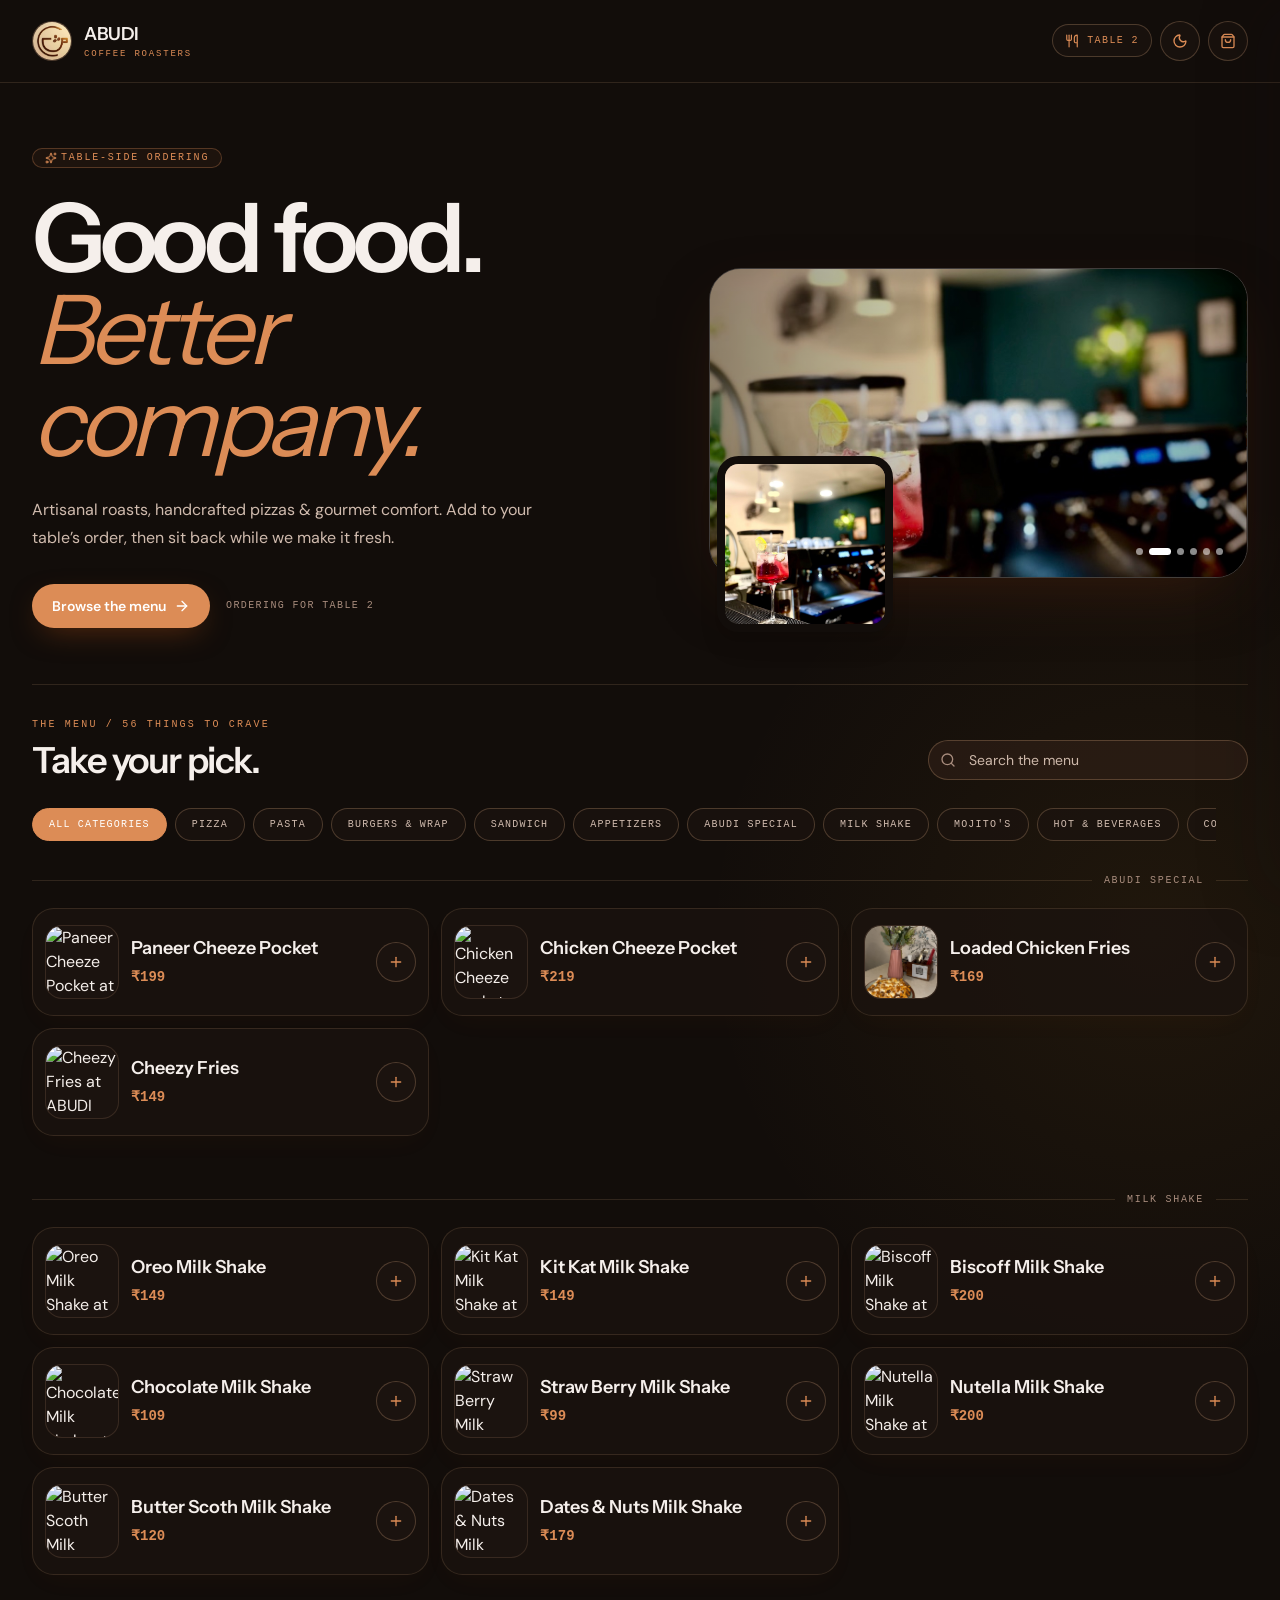
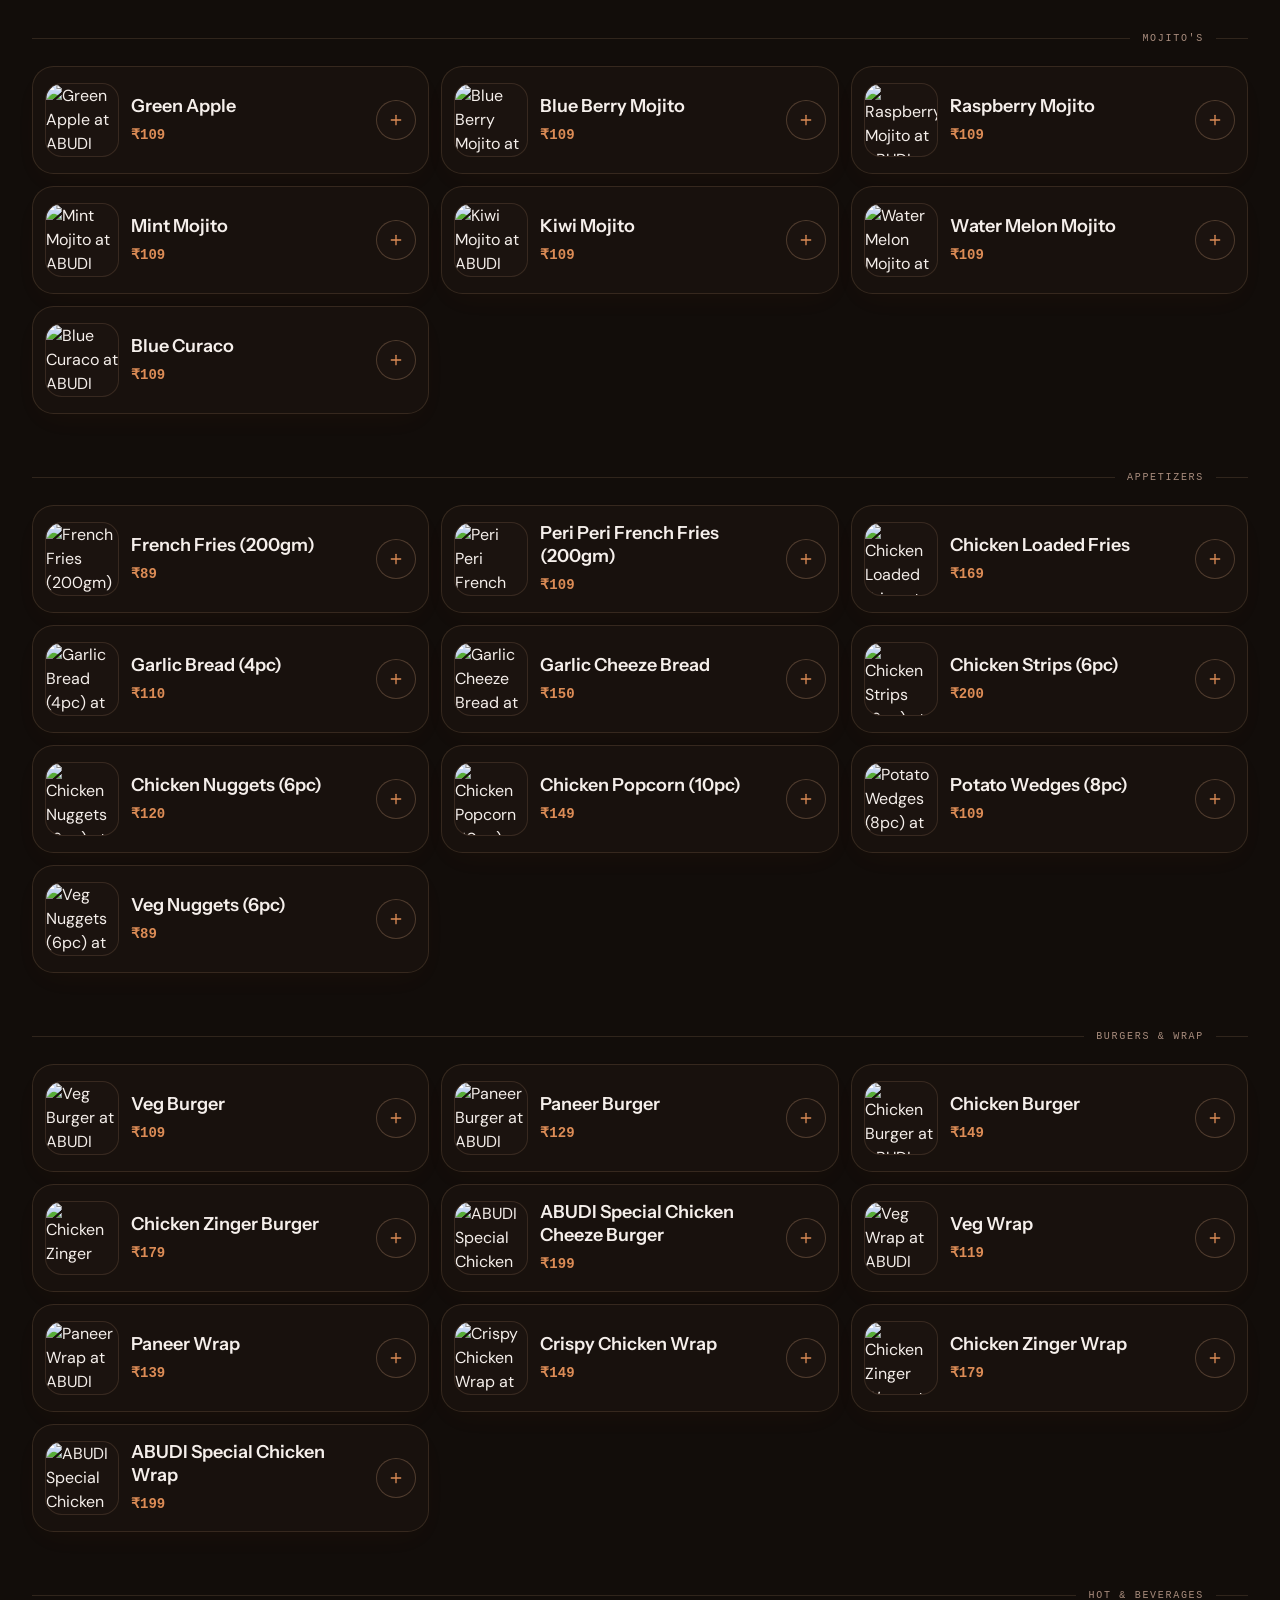
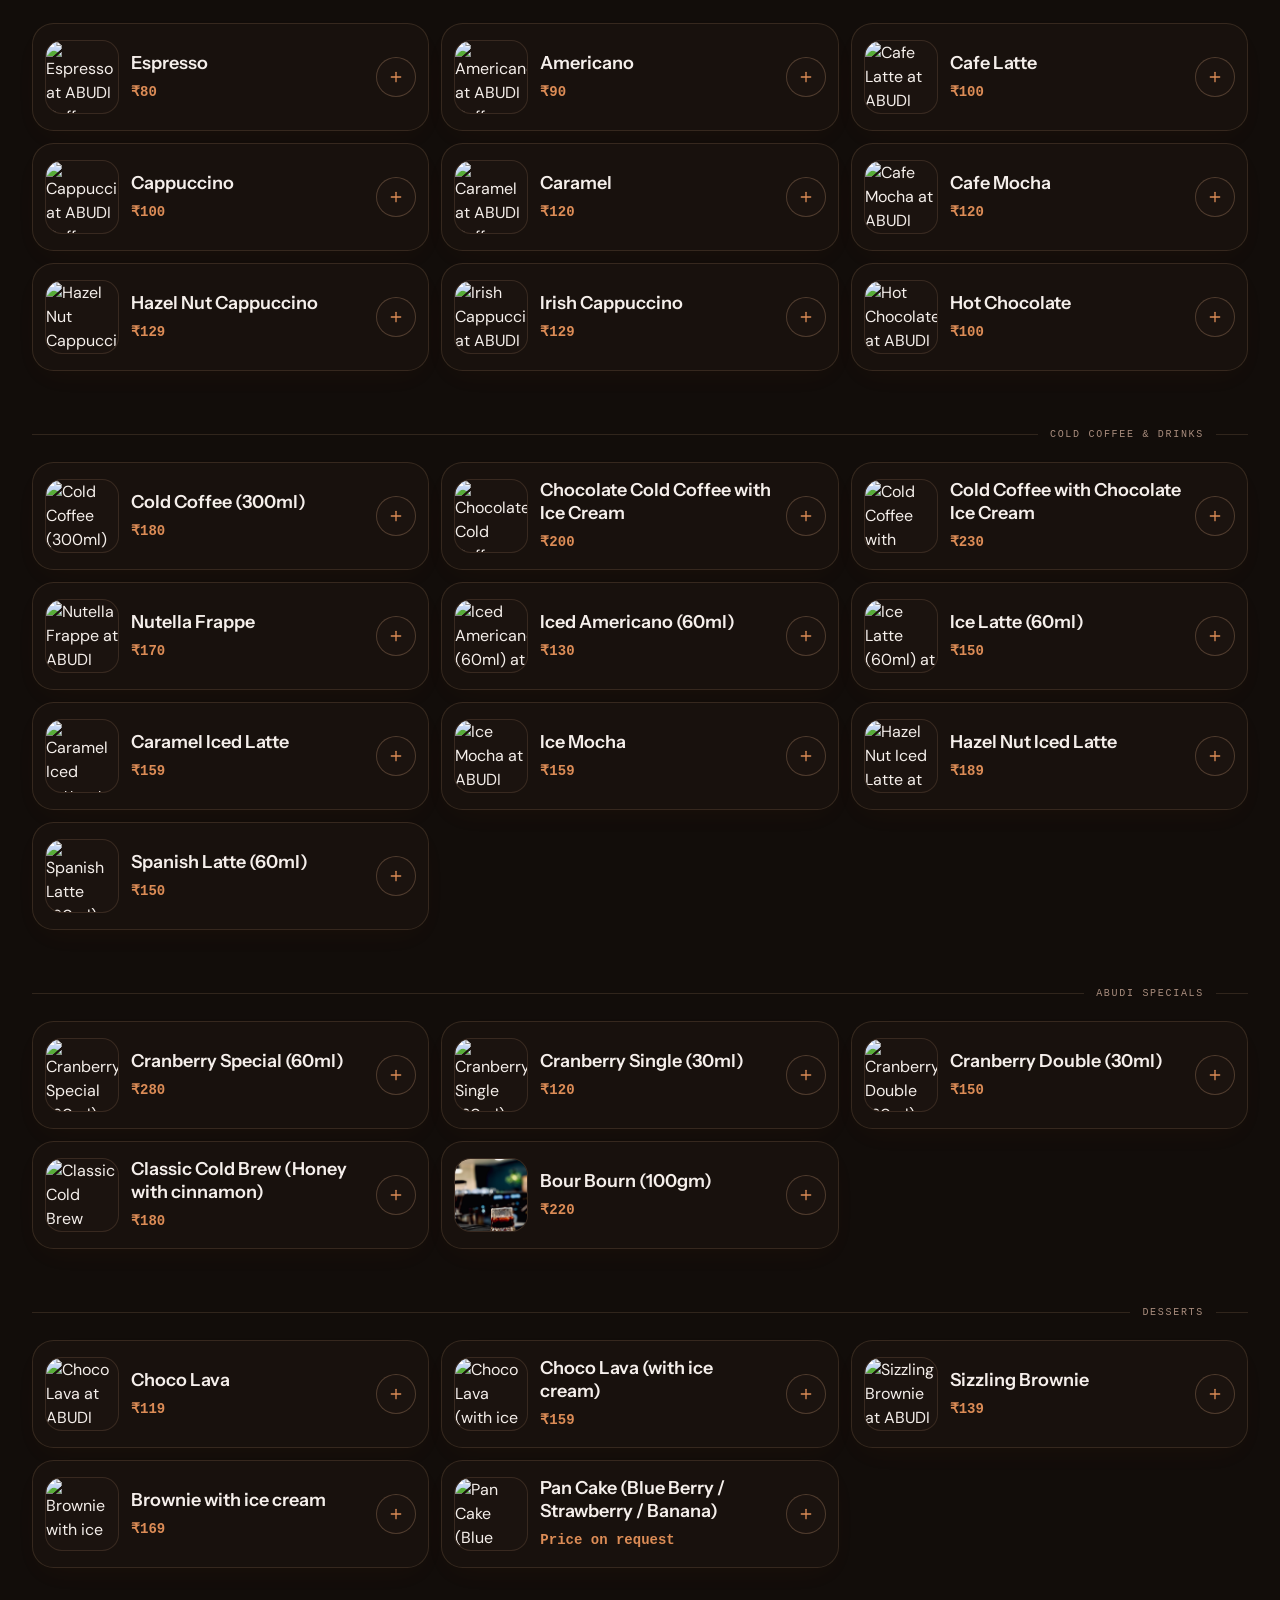
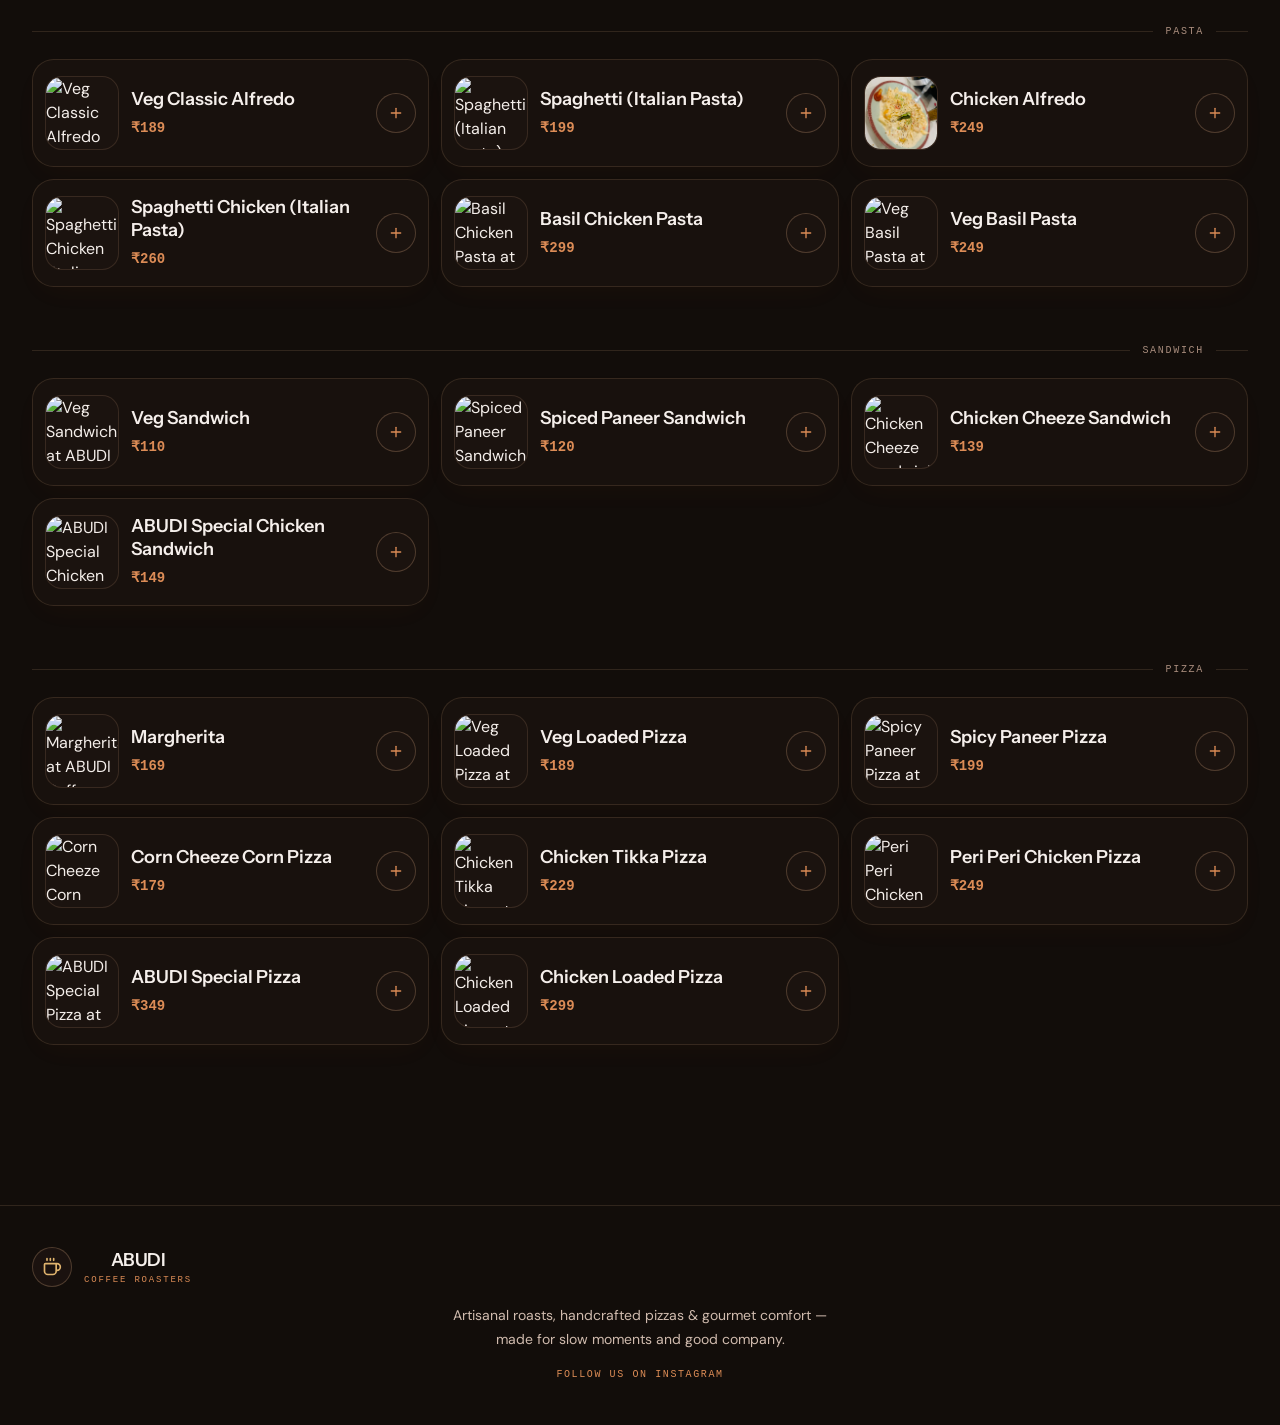
==== commit cfd87809: "Update ABUDI menu, logo and ordering" ====
--- a/index.html
+++ b/index.html
@@ -5,10 +5,11 @@
   <meta name="viewport" content="width=device-width, initial-scale=1.0" />
   <meta name="description" content="Order handcrafted pizzas, comfort food, milkshakes and mojitos at ABUDI Coffee Roasters." />
   <title>ABUDI Coffee Roasters — Order</title>
+  <link rel="icon" type="image/png" href="assets/images/abudi-logo.png" />
   <link rel="stylesheet" href="./styles.css" />
 </head>
 <body>
-  <div id="root"><div class="min-h-svh" data-testid="cafe-order-app"><div class="site-shell min-h-svh"><header class="mx-auto flex max-w-7xl items-center justify-between border-b border-[var(--line-soft)] px-5 py-5 lg:px-8" data-testid="site-header"><div class="flex items-center gap-3" data-testid="brand-logo"><div class="flex size-10 items-center justify-center rounded-full border border-[var(--line)] bg-[var(--surface-strong)] text-[var(--gold)]"><svg xmlns="http://www.w3.org/2000/svg" width="24" height="24" viewBox="0 0 24 24" fill="none" stroke="currentColor" stroke-width="2" stroke-linecap="round" stroke-linejoin="round" class="lucide lucide-coffee size-5" aria-hidden="true"><path d="M10 2v2"></path><path d="M14 2v2"></path><path d="M16 8a1 1 0 0 1 1 1v8a4 4 0 0 1-4 4H7a4 4 0 0 1-4-4V9a1 1 0 0 1 1-1h14a4 4 0 1 1 0 8h-1"></path><path d="M6 2v2"></path></svg></div><div><div class="font-heading text-lg font-semibold tracking-tight">ABUDI</div><div class="font-mono text-[9px] uppercase tracking-[0.2em] text-[var(--copper)]">Coffee Roasters</div></div></div><div class="flex items-center gap-2"><div class="hidden items-center gap-2 rounded-full border border-[var(--line)] bg-[var(--surface)] px-3 py-2 font-mono text-[10px] uppercase tracking-[0.14em] text-[var(--copper)] sm:flex" data-testid="table-number-display"><svg xmlns="http://www.w3.org/2000/svg" width="24" height="24" viewBox="0 0 24 24" fill="none" stroke="currentColor" stroke-width="2" stroke-linecap="round" stroke-linejoin="round" class="lucide lucide-utensils size-3.5" aria-hidden="true"><path d="M3 2v7c0 1.1.9 2 2 2h4a2 2 0 0 0 2-2V2"></path><path d="M7 2v20"></path><path d="M21 15V2a5 5 0 0 0-5 5v6c0 1.1.9 2 2 2h3Zm0 0v7"></path></svg> Table <span style="display: contents;">2</span></div><button type="button" class="flex size-10 items-center justify-center rounded-full border border-[var(--line)] bg-[var(--surface)] text-[var(--copper)] hover:-translate-y-0.5" aria-label="Toggle theme" data-testid="theme-toggle-button"><svg xmlns="http://www.w3.org/2000/svg" width="24" height="24" viewBox="0 0 24 24" fill="none" stroke="currentColor" stroke-width="2" stroke-linecap="round" stroke-linejoin="round" class="lucide lucide-moon size-4" aria-hidden="true"><path d="M20.985 12.486a9 9 0 1 1-9.473-9.472c.405-.022.617.46.402.803a6 6 0 0 0 8.268 8.268c.344-.215.825-.004.803.401"></path></svg></button><button type="button" class="relative flex size-10 items-center justify-center rounded-full border border-[var(--line)] bg-[var(--surface)] text-[var(--copper)] hover:-translate-y-0.5" aria-label="Open cart" data-testid="header-cart-button"><svg xmlns="http://www.w3.org/2000/svg" width="24" height="24" viewBox="0 0 24 24" fill="none" stroke="currentColor" stroke-width="2" stroke-linecap="round" stroke-linejoin="round" class="lucide lucide-shopping-bag size-4" aria-hidden="true"><path d="M16 10a4 4 0 0 1-8 0"></path><path d="M3.103 6.034h17.794"></path><path d="M3.4 5.467a2 2 0 0 0-.4 1.2V20a2 2 0 0 0 2 2h14a2 2 0 0 0 2-2V6.667a2 2 0 0 0-.4-1.2l-2-2.667A2 2 0 0 0 17 2H7a2 2 0 0 0-1.6.8z"></path></svg></button></div></header><main class="mx-auto max-w-7xl px-5 pb-40 lg:px-8"><section class="grid gap-8 pb-14 pt-10 lg:grid-cols-[1fr_0.88fr] lg:items-end lg:gap-16 lg:pt-16" data-testid="hero-section"><div class="relative z-10"><span data-variant="outline" class="group/badge inline-flex h-5 w-fit shrink-0 items-center justify-center gap-1 overflow-hidden rounded-4xl border font-medium whitespace-nowrap transition-all focus-visible:border-ring focus-visible:ring-[3px] focus-visible:ring-ring/50 has-data-[icon=inline-end]:pr-1.5 has-data-[icon=inline-start]:pl-1.5 aria-invalid:border-destructive aria-invalid:ring-destructive/20 dark:aria-invalid:ring-destructive/40 [&amp;&gt;svg]:pointer-events-none [&amp;&gt;svg]:size-3! [a]:hover:bg-muted [a]:hover:text-muted-foreground mb-6 border-[var(--copper)]/30 bg-[var(--copper)]/5 px-3 py-1 font-mono text-[10px] uppercase tracking-[0.18em] text-[var(--copper)]" data-testid="hero-eyebrow"><svg xmlns="http://www.w3.org/2000/svg" width="24" height="24" viewBox="0 0 24 24" fill="none" stroke="currentColor" stroke-width="2" stroke-linecap="round" stroke-linejoin="round" class="lucide lucide-sparkles size-3" aria-hidden="true"><path d="M11.017 2.814a1 1 0 0 1 1.966 0l1.051 5.558a2 2 0 0 0 1.594 1.594l5.558 1.051a1 1 0 0 1 0 1.966l-5.558 1.051a2 2 0 0 0-1.594 1.594l-1.051 5.558a1 1 0 0 1-1.966 0l-1.051-5.558a2 2 0 0 0-1.594-1.594l-5.558-1.051a1 1 0 0 1 0-1.966l5.558-1.051a2 2 0 0 0 1.594-1.594z"></path><path d="M20 2v4"></path><path d="M22 4h-4"></path><circle cx="4" cy="20" r="2"></circle></svg> Table-side ordering</span><h1 class="max-w-3xl font-heading text-5xl font-semibold leading-[0.96] tracking-[-0.055em] text-[var(--text)] sm:text-6xl lg:text-8xl" data-testid="hero-heading">Good food.<br><em class="font-normal text-[var(--copper)]">Better company.</em></h1><p class="mt-7 max-w-lg text-base leading-7 text-[var(--text-dim)]" data-testid="hero-copy">Artisanal roasts, handcrafted pizzas &amp; gourmet comfort. Add to your table’s order, then sit back while we make it fresh.</p><div class="mt-8 flex flex-wrap items-center gap-4"><a href="#menu" class="group inline-flex items-center gap-2 rounded-full bg-[var(--copper)] px-5 py-3 text-sm font-semibold text-white shadow-[0_10px_30px_-10px_rgba(180,80,20,.5)] hover:-translate-y-0.5" data-testid="hero-browse-menu-link">Browse the menu <svg xmlns="http://www.w3.org/2000/svg" width="24" height="24" viewBox="0 0 24 24" fill="none" stroke="currentColor" stroke-width="2" stroke-linecap="round" stroke-linejoin="round" class="lucide lucide-arrow-right size-4 transition-transform group-hover:translate-x-1" aria-hidden="true"><path d="M5 12h14"></path><path d="m12 5 7 7-7 7"></path></svg></a><span class="font-mono text-[10px] uppercase tracking-[0.14em] text-[var(--muted)]" data-testid="hero-table-note">Ordering for table <span style="display: contents;">2</span></span></div></div><div class="relative min-h-[360px]" data-testid="hero-image-collage"><div class="absolute inset-x-6 top-0 h-[310px] overflow-hidden rounded-[2rem] border border-white/20 shadow-[0_25px_70px_-25px_rgba(90,40,15,.55)] lg:inset-x-0 abudi-special-carousel" data-testid="abudi-special-carousel">
+  <div id="root"><div class="min-h-svh" data-testid="cafe-order-app"><div class="site-shell min-h-svh"><header class="mx-auto flex max-w-7xl items-center justify-between border-b border-[var(--line-soft)] px-5 py-5 lg:px-8" data-testid="site-header"><div class="flex items-center gap-3" data-testid="brand-logo"><div class="flex size-10 items-center justify-center overflow-hidden rounded-full border border-[var(--line)] bg-[var(--surface-strong)]" data-testid="brand-logo-image"><img src="assets/images/abudi-logo.png" alt="ABUDI Coffee Roasters logo" class="h-full w-full object-cover"></div><div><div class="font-heading text-lg font-semibold tracking-tight">ABUDI</div><div class="font-mono text-[9px] uppercase tracking-[0.2em] text-[var(--copper)]">Coffee Roasters</div></div></div><div class="flex items-center gap-2"><div class="hidden items-center gap-2 rounded-full border border-[var(--line)] bg-[var(--surface)] px-3 py-2 font-mono text-[10px] uppercase tracking-[0.14em] text-[var(--copper)] sm:flex" data-testid="table-number-display"><svg xmlns="http://www.w3.org/2000/svg" width="24" height="24" viewBox="0 0 24 24" fill="none" stroke="currentColor" stroke-width="2" stroke-linecap="round" stroke-linejoin="round" class="lucide lucide-utensils size-3.5" aria-hidden="true"><path d="M3 2v7c0 1.1.9 2 2 2h4a2 2 0 0 0 2-2V2"></path><path d="M7 2v20"></path><path d="M21 15V2a5 5 0 0 0-5 5v6c0 1.1.9 2 2 2h3Zm0 0v7"></path></svg> Table <span style="display: contents;">2</span></div><button type="button" class="flex size-10 items-center justify-center rounded-full border border-[var(--line)] bg-[var(--surface)] text-[var(--copper)] hover:-translate-y-0.5" aria-label="Toggle theme" data-testid="theme-toggle-button"><svg xmlns="http://www.w3.org/2000/svg" width="24" height="24" viewBox="0 0 24 24" fill="none" stroke="currentColor" stroke-width="2" stroke-linecap="round" stroke-linejoin="round" class="lucide lucide-moon size-4" aria-hidden="true"><path d="M20.985 12.486a9 9 0 1 1-9.473-9.472c.405-.022.617.46.402.803a6 6 0 0 0 8.268 8.268c.344-.215.825-.004.803.401"></path></svg></button><button type="button" class="relative flex size-10 items-center justify-center rounded-full border border-[var(--line)] bg-[var(--surface)] text-[var(--copper)] hover:-translate-y-0.5" aria-label="Open cart" data-testid="header-cart-button"><svg xmlns="http://www.w3.org/2000/svg" width="24" height="24" viewBox="0 0 24 24" fill="none" stroke="currentColor" stroke-width="2" stroke-linecap="round" stroke-linejoin="round" class="lucide lucide-shopping-bag size-4" aria-hidden="true"><path d="M16 10a4 4 0 0 1-8 0"></path><path d="M3.103 6.034h17.794"></path><path d="M3.4 5.467a2 2 0 0 0-.4 1.2V20a2 2 0 0 0 2 2h14a2 2 0 0 0 2-2V6.667a2 2 0 0 0-.4-1.2l-2-2.667A2 2 0 0 0 17 2H7a2 2 0 0 0-1.6.8z"></path></svg></button></div></header><main class="mx-auto max-w-7xl px-5 pb-40 lg:px-8"><section class="grid gap-8 pb-14 pt-10 lg:grid-cols-[1fr_0.88fr] lg:items-end lg:gap-16 lg:pt-16" data-testid="hero-section"><div class="relative z-10"><span data-variant="outline" class="group/badge inline-flex h-5 w-fit shrink-0 items-center justify-center gap-1 overflow-hidden rounded-4xl border font-medium whitespace-nowrap transition-all focus-visible:border-ring focus-visible:ring-[3px] focus-visible:ring-ring/50 has-data-[icon=inline-end]:pr-1.5 has-data-[icon=inline-start]:pl-1.5 aria-invalid:border-destructive aria-invalid:ring-destructive/20 dark:aria-invalid:ring-destructive/40 [&amp;&gt;svg]:pointer-events-none [&amp;&gt;svg]:size-3! [a]:hover:bg-muted [a]:hover:text-muted-foreground mb-6 border-[var(--copper)]/30 bg-[var(--copper)]/5 px-3 py-1 font-mono text-[10px] uppercase tracking-[0.18em] text-[var(--copper)]" data-testid="hero-eyebrow"><svg xmlns="http://www.w3.org/2000/svg" width="24" height="24" viewBox="0 0 24 24" fill="none" stroke="currentColor" stroke-width="2" stroke-linecap="round" stroke-linejoin="round" class="lucide lucide-sparkles size-3" aria-hidden="true"><path d="M11.017 2.814a1 1 0 0 1 1.966 0l1.051 5.558a2 2 0 0 0 1.594 1.594l5.558 1.051a1 1 0 0 1 0 1.966l-5.558 1.051a2 2 0 0 0-1.594 1.594l-1.051 5.558a1 1 0 0 1-1.966 0l-1.051-5.558a2 2 0 0 0-1.594-1.594l-5.558-1.051a1 1 0 0 1 0-1.966l5.558-1.051a2 2 0 0 0 1.594-1.594z"></path><path d="M20 2v4"></path><path d="M22 4h-4"></path><circle cx="4" cy="20" r="2"></circle></svg> Table-side ordering</span><h1 class="max-w-3xl font-heading text-5xl font-semibold leading-[0.96] tracking-[-0.055em] text-[var(--text)] sm:text-6xl lg:text-8xl" data-testid="hero-heading">Good food.<br><em class="font-normal text-[var(--copper)]">Better company.</em></h1><p class="mt-7 max-w-lg text-base leading-7 text-[var(--text-dim)]" data-testid="hero-copy">Artisanal roasts, handcrafted pizzas &amp; gourmet comfort. Add to your table’s order, then sit back while we make it fresh.</p><div class="mt-8 flex flex-wrap items-center gap-4"><a href="#menu" class="group inline-flex items-center gap-2 rounded-full bg-[var(--copper)] px-5 py-3 text-sm font-semibold text-white shadow-[0_10px_30px_-10px_rgba(180,80,20,.5)] hover:-translate-y-0.5" data-testid="hero-browse-menu-link">Browse the menu <svg xmlns="http://www.w3.org/2000/svg" width="24" height="24" viewBox="0 0 24 24" fill="none" stroke="currentColor" stroke-width="2" stroke-linecap="round" stroke-linejoin="round" class="lucide lucide-arrow-right size-4 transition-transform group-hover:translate-x-1" aria-hidden="true"><path d="M5 12h14"></path><path d="m12 5 7 7-7 7"></path></svg></a><span class="font-mono text-[10px] uppercase tracking-[0.14em] text-[var(--muted)]" data-testid="hero-table-note">Ordering for table <span style="display: contents;">2</span></span></div></div><div class="relative min-h-[360px]" data-testid="hero-image-collage"><div class="absolute inset-x-6 top-0 h-[310px] overflow-hidden rounded-[2rem] border border-white/20 shadow-[0_25px_70px_-25px_rgba(90,40,15,.55)] lg:inset-x-0 abudi-special-carousel" data-testid="abudi-special-carousel">
   <div class="abudi-special-track">
     <div class="abudi-special-slide"><img alt="ABUDI Special photo 1" src="assets/images/image-01.jpg"></div>
     <div class="abudi-special-slide"><img alt="ABUDI Special photo 2" src="assets/images/image-02.jpg"></div>
@@ -818,28 +819,28 @@
 <article class="group flex min-h-[108px] items-center justify-between gap-3 rounded-2xl border border-[var(--line-soft)] bg-[var(--surface)] p-3 shadow-[0_10px_30px_-10px_rgba(180,80,20,.06)] hover:-translate-y-0.5 hover:border-[var(--copper)]/40 hover:shadow-[0_16px_35px_-15px_rgba(180,80,20,.22)]" data-testid="menu-item-cold_4">
   <div class="flex min-w-0 items-center gap-3">
     <div class="size-[74px] shrink-0 overflow-hidden rounded-xl border border-[var(--line-soft)] bg-[var(--surface-strong)]">
-      <img alt="Iced Americano at ABUDI Coffee Roasters" loading="lazy" class="h-full w-full object-cover transition-transform duration-500 group-hover:scale-105" data-testid="menu-item-image-cold_4" src="assets/images/IcedAmericano.jpg">
-    </div>
-    <div class="min-w-0">
-      <h3 class="font-heading text-lg font-semibold leading-tight text-[var(--text)]" data-testid="menu-item-name-cold_4">Iced Americano</h3>
+      <img alt="Iced Americano (60ml) at ABUDI Coffee Roasters" loading="lazy" class="h-full w-full object-cover transition-transform duration-500 group-hover:scale-105" data-testid="menu-item-image-cold_4" src="assets/images/IcedAmericano.jpg">
+    </div>
+    <div class="min-w-0">
+      <h3 class="font-heading text-lg font-semibold leading-tight text-[var(--text)]" data-testid="menu-item-name-cold_4">Iced Americano (60ml)</h3>
       <div class="mt-2 flex items-center gap-2"><span class="font-mono text-sm font-bold text-[var(--copper)]" data-testid="menu-item-price-cold_4">₹130</span></div>
     </div>
   </div>
-  <button type="button" class="flex size-10 shrink-0 items-center justify-center rounded-full border border-[var(--line)] bg-[var(--surface-strong)] text-[var(--copper)] hover:bg-[var(--copper)] hover:text-white" aria-label="Add Iced Americano to order" data-testid="add-item-cold_4">
+  <button type="button" class="flex size-10 shrink-0 items-center justify-center rounded-full border border-[var(--line)] bg-[var(--surface-strong)] text-[var(--copper)] hover:bg-[var(--copper)] hover:text-white" aria-label="Add Iced Americano (60ml) to order" data-testid="add-item-cold_4">
     <svg xmlns="http://www.w3.org/2000/svg" width="24" height="24" viewBox="0 0 24 24" fill="none" stroke="currentColor" stroke-width="2" stroke-linecap="round" stroke-linejoin="round" class="lucide lucide-plus size-4" aria-hidden="true"><path d="M5 12h14"></path><path d="M12 5v14"></path></svg>
   </button>
 </article>
 <article class="group flex min-h-[108px] items-center justify-between gap-3 rounded-2xl border border-[var(--line-soft)] bg-[var(--surface)] p-3 shadow-[0_10px_30px_-10px_rgba(180,80,20,.06)] hover:-translate-y-0.5 hover:border-[var(--copper)]/40 hover:shadow-[0_16px_35px_-15px_rgba(180,80,20,.22)]" data-testid="menu-item-cold_5">
   <div class="flex min-w-0 items-center gap-3">
     <div class="size-[74px] shrink-0 overflow-hidden rounded-xl border border-[var(--line-soft)] bg-[var(--surface-strong)]">
-      <img alt="Ice Latte at ABUDI Coffee Roasters" loading="lazy" class="h-full w-full object-cover transition-transform duration-500 group-hover:scale-105" data-testid="menu-item-image-cold_5" src="assets/images/IceLatte.jpg">
-    </div>
-    <div class="min-w-0">
-      <h3 class="font-heading text-lg font-semibold leading-tight text-[var(--text)]" data-testid="menu-item-name-cold_5">Ice Latte</h3>
+      <img alt="Ice Latte (60ml) at ABUDI Coffee Roasters" loading="lazy" class="h-full w-full object-cover transition-transform duration-500 group-hover:scale-105" data-testid="menu-item-image-cold_5" src="assets/images/IceLatte.jpg">
+    </div>
+    <div class="min-w-0">
+      <h3 class="font-heading text-lg font-semibold leading-tight text-[var(--text)]" data-testid="menu-item-name-cold_5">Ice Latte (60ml)</h3>
       <div class="mt-2 flex items-center gap-2"><span class="font-mono text-sm font-bold text-[var(--copper)]" data-testid="menu-item-price-cold_5">₹150</span></div>
     </div>
   </div>
-  <button type="button" class="flex size-10 shrink-0 items-center justify-center rounded-full border border-[var(--line)] bg-[var(--surface-strong)] text-[var(--copper)] hover:bg-[var(--copper)] hover:text-white" aria-label="Add Ice Latte to order" data-testid="add-item-cold_5">
+  <button type="button" class="flex size-10 shrink-0 items-center justify-center rounded-full border border-[var(--line)] bg-[var(--surface-strong)] text-[var(--copper)] hover:bg-[var(--copper)] hover:text-white" aria-label="Add Ice Latte (60ml) to order" data-testid="add-item-cold_5">
     <svg xmlns="http://www.w3.org/2000/svg" width="24" height="24" viewBox="0 0 24 24" fill="none" stroke="currentColor" stroke-width="2" stroke-linecap="round" stroke-linejoin="round" class="lucide lucide-plus size-4" aria-hidden="true"><path d="M5 12h14"></path><path d="M12 5v14"></path></svg>
   </button>
 </article>
@@ -888,14 +889,14 @@
 <article class="group flex min-h-[108px] items-center justify-between gap-3 rounded-2xl border border-[var(--line-soft)] bg-[var(--surface)] p-3 shadow-[0_10px_30px_-10px_rgba(180,80,20,.06)] hover:-translate-y-0.5 hover:border-[var(--copper)]/40 hover:shadow-[0_16px_35px_-15px_rgba(180,80,20,.22)]" data-testid="menu-item-cold_9">
   <div class="flex min-w-0 items-center gap-3">
     <div class="size-[74px] shrink-0 overflow-hidden rounded-xl border border-[var(--line-soft)] bg-[var(--surface-strong)]">
-      <img alt="Spanish Latte at ABUDI Coffee Roasters" loading="lazy" class="h-full w-full object-cover transition-transform duration-500 group-hover:scale-105" data-testid="menu-item-image-cold_9" src="assets/images/SpanishLatte.jpg">
-    </div>
-    <div class="min-w-0">
-      <h3 class="font-heading text-lg font-semibold leading-tight text-[var(--text)]" data-testid="menu-item-name-cold_9">Spanish Latte</h3>
+      <img alt="Spanish Latte (60ml) at ABUDI Coffee Roasters" loading="lazy" class="h-full w-full object-cover transition-transform duration-500 group-hover:scale-105" data-testid="menu-item-image-cold_9" src="assets/images/SpanishLatte.jpg">
+    </div>
+    <div class="min-w-0">
+      <h3 class="font-heading text-lg font-semibold leading-tight text-[var(--text)]" data-testid="menu-item-name-cold_9">Spanish Latte (60ml)</h3>
       <div class="mt-2 flex items-center gap-2"><span class="font-mono text-sm font-bold text-[var(--copper)]" data-testid="menu-item-price-cold_9">₹150</span></div>
     </div>
   </div>
-  <button type="button" class="flex size-10 shrink-0 items-center justify-center rounded-full border border-[var(--line)] bg-[var(--surface-strong)] text-[var(--copper)] hover:bg-[var(--copper)] hover:text-white" aria-label="Add Spanish Latte to order" data-testid="add-item-cold_9">
+  <button type="button" class="flex size-10 shrink-0 items-center justify-center rounded-full border border-[var(--line)] bg-[var(--surface-strong)] text-[var(--copper)] hover:bg-[var(--copper)] hover:text-white" aria-label="Add Spanish Latte (60ml) to order" data-testid="add-item-cold_9">
     <svg xmlns="http://www.w3.org/2000/svg" width="24" height="24" viewBox="0 0 24 24" fill="none" stroke="currentColor" stroke-width="2" stroke-linecap="round" stroke-linejoin="round" class="lucide lucide-plus size-4" aria-hidden="true"><path d="M5 12h14"></path><path d="M12 5v14"></path></svg>
   </button>
 </article></div>
@@ -910,42 +911,42 @@
 <article class="group flex min-h-[108px] items-center justify-between gap-3 rounded-2xl border border-[var(--line-soft)] bg-[var(--surface)] p-3 shadow-[0_10px_30px_-10px_rgba(180,80,20,.06)] hover:-translate-y-0.5 hover:border-[var(--copper)]/40 hover:shadow-[0_16px_35px_-15px_rgba(180,80,20,.22)]" data-testid="menu-item-abudi_0">
   <div class="flex min-w-0 items-center gap-3">
     <div class="size-[74px] shrink-0 overflow-hidden rounded-xl border border-[var(--line-soft)] bg-[var(--surface-strong)]">
-      <img alt="Cranberry Special at ABUDI Coffee Roasters" loading="lazy" class="h-full w-full object-cover transition-transform duration-500 group-hover:scale-105" data-testid="menu-item-image-abudi_0" src="assets/images/CranberrySpecial.jpg">
-    </div>
-    <div class="min-w-0">
-      <h3 class="font-heading text-lg font-semibold leading-tight text-[var(--text)]" data-testid="menu-item-name-abudi_0">Cranberry Special</h3>
+      <img alt="Cranberry Special (60ml) at ABUDI Coffee Roasters" loading="lazy" class="h-full w-full object-cover transition-transform duration-500 group-hover:scale-105" data-testid="menu-item-image-abudi_0" src="assets/images/CranberrySpecial.jpg">
+    </div>
+    <div class="min-w-0">
+      <h3 class="font-heading text-lg font-semibold leading-tight text-[var(--text)]" data-testid="menu-item-name-abudi_0">Cranberry Special (60ml)</h3>
       <div class="mt-2 flex items-center gap-2"><span class="font-mono text-sm font-bold text-[var(--copper)]" data-testid="menu-item-price-abudi_0">₹280</span></div>
     </div>
   </div>
-  <button type="button" class="flex size-10 shrink-0 items-center justify-center rounded-full border border-[var(--line)] bg-[var(--surface-strong)] text-[var(--copper)] hover:bg-[var(--copper)] hover:text-white" aria-label="Add Cranberry Special to order" data-testid="add-item-abudi_0">
+  <button type="button" class="flex size-10 shrink-0 items-center justify-center rounded-full border border-[var(--line)] bg-[var(--surface-strong)] text-[var(--copper)] hover:bg-[var(--copper)] hover:text-white" aria-label="Add Cranberry Special (60ml) to order" data-testid="add-item-abudi_0">
     <svg xmlns="http://www.w3.org/2000/svg" width="24" height="24" viewBox="0 0 24 24" fill="none" stroke="currentColor" stroke-width="2" stroke-linecap="round" stroke-linejoin="round" class="lucide lucide-plus size-4" aria-hidden="true"><path d="M5 12h14"></path><path d="M12 5v14"></path></svg>
   </button>
 </article>
 <article class="group flex min-h-[108px] items-center justify-between gap-3 rounded-2xl border border-[var(--line-soft)] bg-[var(--surface)] p-3 shadow-[0_10px_30px_-10px_rgba(180,80,20,.06)] hover:-translate-y-0.5 hover:border-[var(--copper)]/40 hover:shadow-[0_16px_35px_-15px_rgba(180,80,20,.22)]" data-testid="menu-item-abudi_1">
   <div class="flex min-w-0 items-center gap-3">
     <div class="size-[74px] shrink-0 overflow-hidden rounded-xl border border-[var(--line-soft)] bg-[var(--surface-strong)]">
-      <img alt="Cranberry Single at ABUDI Coffee Roasters" loading="lazy" class="h-full w-full object-cover transition-transform duration-500 group-hover:scale-105" data-testid="menu-item-image-abudi_1" src="assets/images/CranberrySingle.jpg">
-    </div>
-    <div class="min-w-0">
-      <h3 class="font-heading text-lg font-semibold leading-tight text-[var(--text)]" data-testid="menu-item-name-abudi_1">Cranberry Single </h3>
+      <img alt="Cranberry Single (30ml) at ABUDI Coffee Roasters" loading="lazy" class="h-full w-full object-cover transition-transform duration-500 group-hover:scale-105" data-testid="menu-item-image-abudi_1" src="assets/images/CranberrySingle.jpg">
+    </div>
+    <div class="min-w-0">
+      <h3 class="font-heading text-lg font-semibold leading-tight text-[var(--text)]" data-testid="menu-item-name-abudi_1">Cranberry Single (30ml)</h3>
       <div class="mt-2 flex items-center gap-2"><span class="font-mono text-sm font-bold text-[var(--copper)]" data-testid="menu-item-price-abudi_1">₹120</span></div>
     </div>
   </div>
-  <button type="button" class="flex size-10 shrink-0 items-center justify-center rounded-full border border-[var(--line)] bg-[var(--surface-strong)] text-[var(--copper)] hover:bg-[var(--copper)] hover:text-white" aria-label="Add Cranberry Single to order" data-testid="add-item-abudi_1">
+  <button type="button" class="flex size-10 shrink-0 items-center justify-center rounded-full border border-[var(--line)] bg-[var(--surface-strong)] text-[var(--copper)] hover:bg-[var(--copper)] hover:text-white" aria-label="Add Cranberry Single (30ml) to order" data-testid="add-item-abudi_1">
     <svg xmlns="http://www.w3.org/2000/svg" width="24" height="24" viewBox="0 0 24 24" fill="none" stroke="currentColor" stroke-width="2" stroke-linecap="round" stroke-linejoin="round" class="lucide lucide-plus size-4" aria-hidden="true"><path d="M5 12h14"></path><path d="M12 5v14"></path></svg>
   </button>
 </article>
 <article class="group flex min-h-[108px] items-center justify-between gap-3 rounded-2xl border border-[var(--line-soft)] bg-[var(--surface)] p-3 shadow-[0_10px_30px_-10px_rgba(180,80,20,.06)] hover:-translate-y-0.5 hover:border-[var(--copper)]/40 hover:shadow-[0_16px_35px_-15px_rgba(180,80,20,.22)]" data-testid="menu-item-abudi_2">
   <div class="flex min-w-0 items-center gap-3">
     <div class="size-[74px] shrink-0 overflow-hidden rounded-xl border border-[var(--line-soft)] bg-[var(--surface-strong)]">
-      <img alt="Cranberry Double at ABUDI Coffee Roasters" loading="lazy" class="h-full w-full object-cover transition-transform duration-500 group-hover:scale-105" data-testid="menu-item-image-abudi_2" src="assets/images/CranberryDouble.jpg">
-    </div>
-    <div class="min-w-0">
-      <h3 class="font-heading text-lg font-semibold leading-tight text-[var(--text)]" data-testid="menu-item-name-abudi_2">Cranberry Double</h3>
+      <img alt="Cranberry Double (30ml) at ABUDI Coffee Roasters" loading="lazy" class="h-full w-full object-cover transition-transform duration-500 group-hover:scale-105" data-testid="menu-item-image-abudi_2" src="assets/images/CranberryDouble.jpg">
+    </div>
+    <div class="min-w-0">
+      <h3 class="font-heading text-lg font-semibold leading-tight text-[var(--text)]" data-testid="menu-item-name-abudi_2">Cranberry Double (30ml)</h3>
       <div class="mt-2 flex items-center gap-2"><span class="font-mono text-sm font-bold text-[var(--copper)]" data-testid="menu-item-price-abudi_2">₹150</span></div>
     </div>
   </div>
-  <button type="button" class="flex size-10 shrink-0 items-center justify-center rounded-full border border-[var(--line)] bg-[var(--surface-strong)] text-[var(--copper)] hover:bg-[var(--copper)] hover:text-white" aria-label="Add Cranberry Double  to order" data-testid="add-item-abudi_2">
+  <button type="button" class="flex size-10 shrink-0 items-center justify-center rounded-full border border-[var(--line)] bg-[var(--surface-strong)] text-[var(--copper)] hover:bg-[var(--copper)] hover:text-white" aria-label="Add Cranberry Double (30ml) to order" data-testid="add-item-abudi_2">
     <svg xmlns="http://www.w3.org/2000/svg" width="24" height="24" viewBox="0 0 24 24" fill="none" stroke="currentColor" stroke-width="2" stroke-linecap="round" stroke-linejoin="round" class="lucide lucide-plus size-4" aria-hidden="true"><path d="M5 12h14"></path><path d="M12 5v14"></path></svg>
   </button>
 </article>
@@ -966,14 +967,14 @@
 <article class="group flex min-h-[108px] items-center justify-between gap-3 rounded-2xl border border-[var(--line-soft)] bg-[var(--surface)] p-3 shadow-[0_10px_30px_-10px_rgba(180,80,20,.06)] hover:-translate-y-0.5 hover:border-[var(--copper)]/40 hover:shadow-[0_16px_35px_-15px_rgba(180,80,20,.22)]" data-testid="menu-item-abudi_4">
   <div class="flex min-w-0 items-center gap-3">
     <div class="size-[74px] shrink-0 overflow-hidden rounded-xl border border-[var(--line-soft)] bg-[var(--surface-strong)]">
-      <img alt="Bour Bourn  at ABUDI Coffee Roasters" loading="lazy" class="h-full w-full object-cover transition-transform duration-500 group-hover:scale-105" data-testid="menu-item-image-abudi_4" src="assets/images/BourBourn.jpg">
-    </div>
-    <div class="min-w-0">
-      <h3 class="font-heading text-lg font-semibold leading-tight text-[var(--text)]" data-testid="menu-item-name-abudi_4">Bour Bourn </h3>
+      <img alt="Bour Bourn (100gm) at ABUDI Coffee Roasters" loading="lazy" class="h-full w-full object-cover transition-transform duration-500 group-hover:scale-105" data-testid="menu-item-image-abudi_4" src="assets/images/BourBourn.jpg">
+    </div>
+    <div class="min-w-0">
+      <h3 class="font-heading text-lg font-semibold leading-tight text-[var(--text)]" data-testid="menu-item-name-abudi_4">Bour Bourn (100gm)</h3>
       <div class="mt-2 flex items-center gap-2"><span class="font-mono text-sm font-bold text-[var(--copper)]" data-testid="menu-item-price-abudi_4">₹220</span></div>
     </div>
   </div>
-  <button type="button" class="flex size-10 shrink-0 items-center justify-center rounded-full border border-[var(--line)] bg-[var(--surface-strong)] text-[var(--copper)] hover:bg-[var(--copper)] hover:text-white" aria-label="Add Bour Bourn  to order" data-testid="add-item-abudi_4">
+  <button type="button" class="flex size-10 shrink-0 items-center justify-center rounded-full border border-[var(--line)] bg-[var(--surface-strong)] text-[var(--copper)] hover:bg-[var(--copper)] hover:text-white" aria-label="Add Bour Bourn (100gm) to order" data-testid="add-item-abudi_4">
     <svg xmlns="http://www.w3.org/2000/svg" width="24" height="24" viewBox="0 0 24 24" fill="none" stroke="currentColor" stroke-width="2" stroke-linecap="round" stroke-linejoin="round" class="lucide lucide-plus size-4" aria-hidden="true"><path d="M5 12h14"></path><path d="M12 5v14"></path></svg>
   </button>
 </article></div>
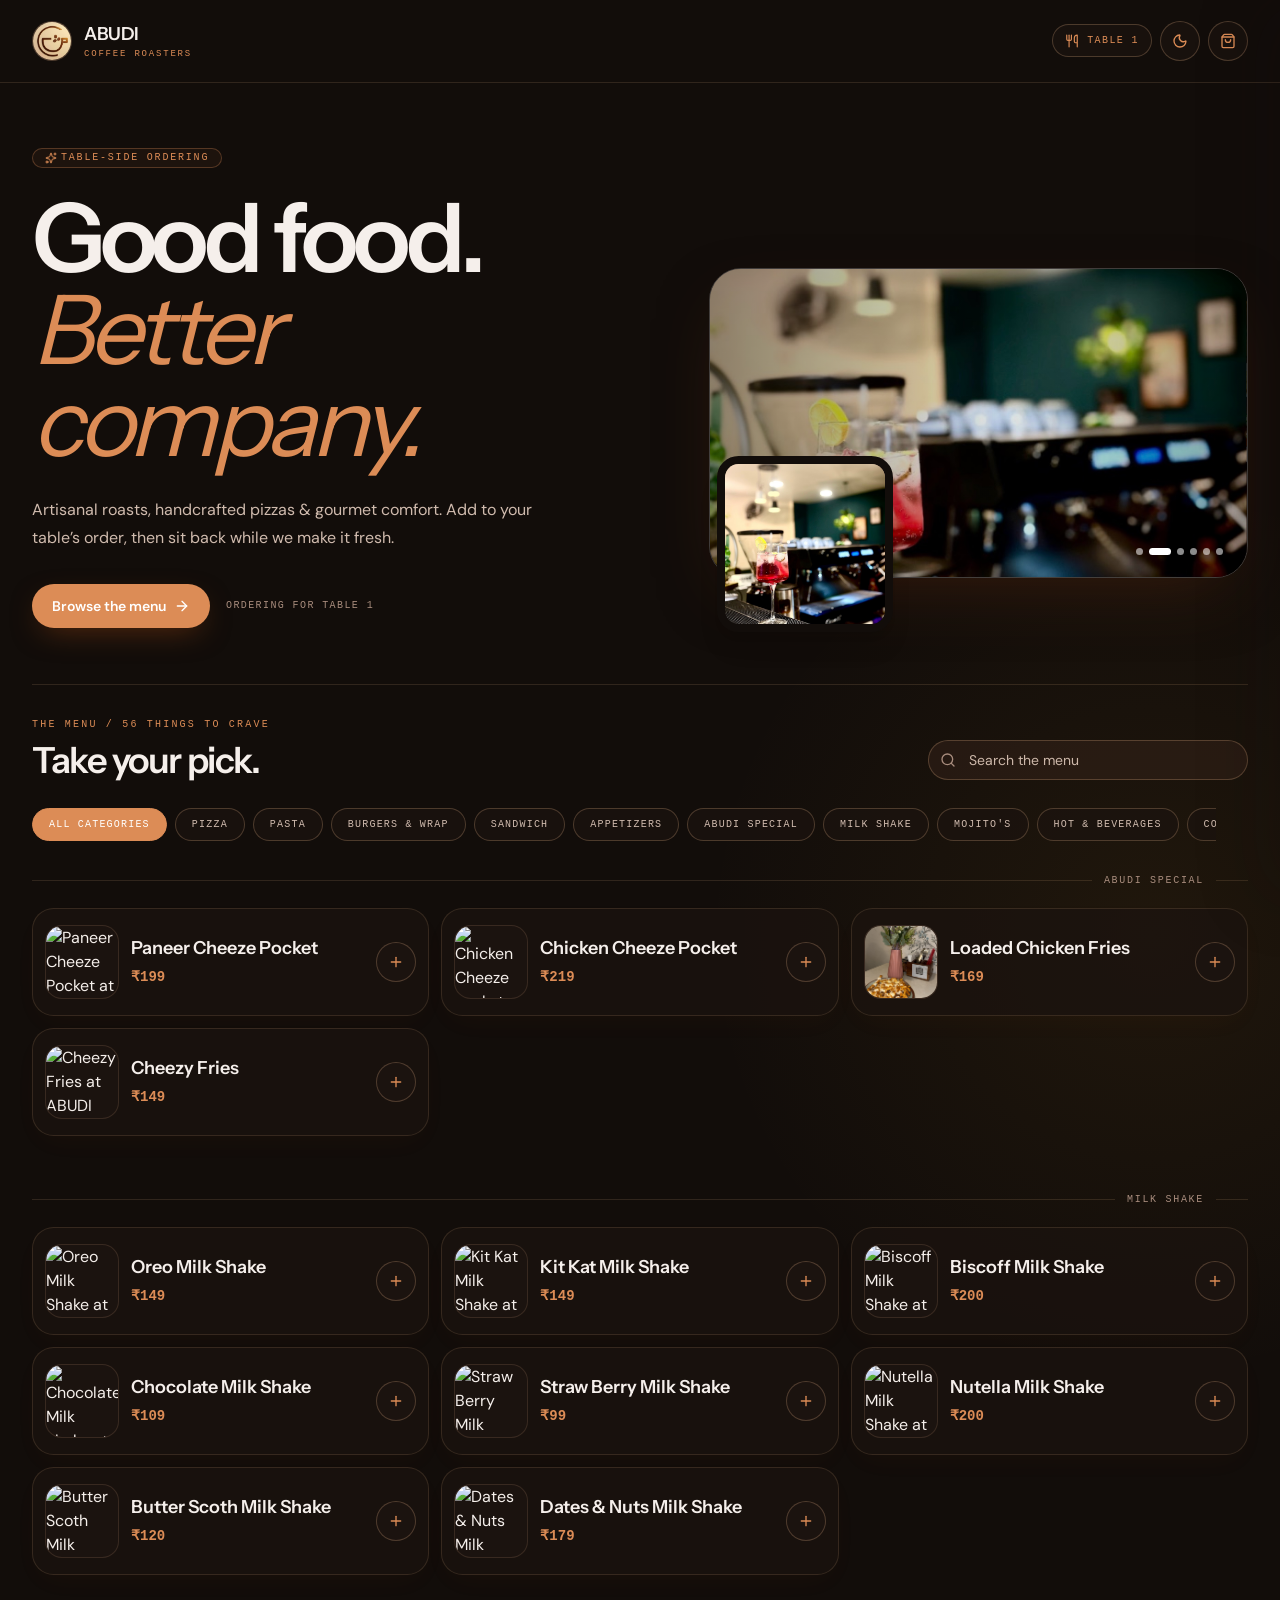
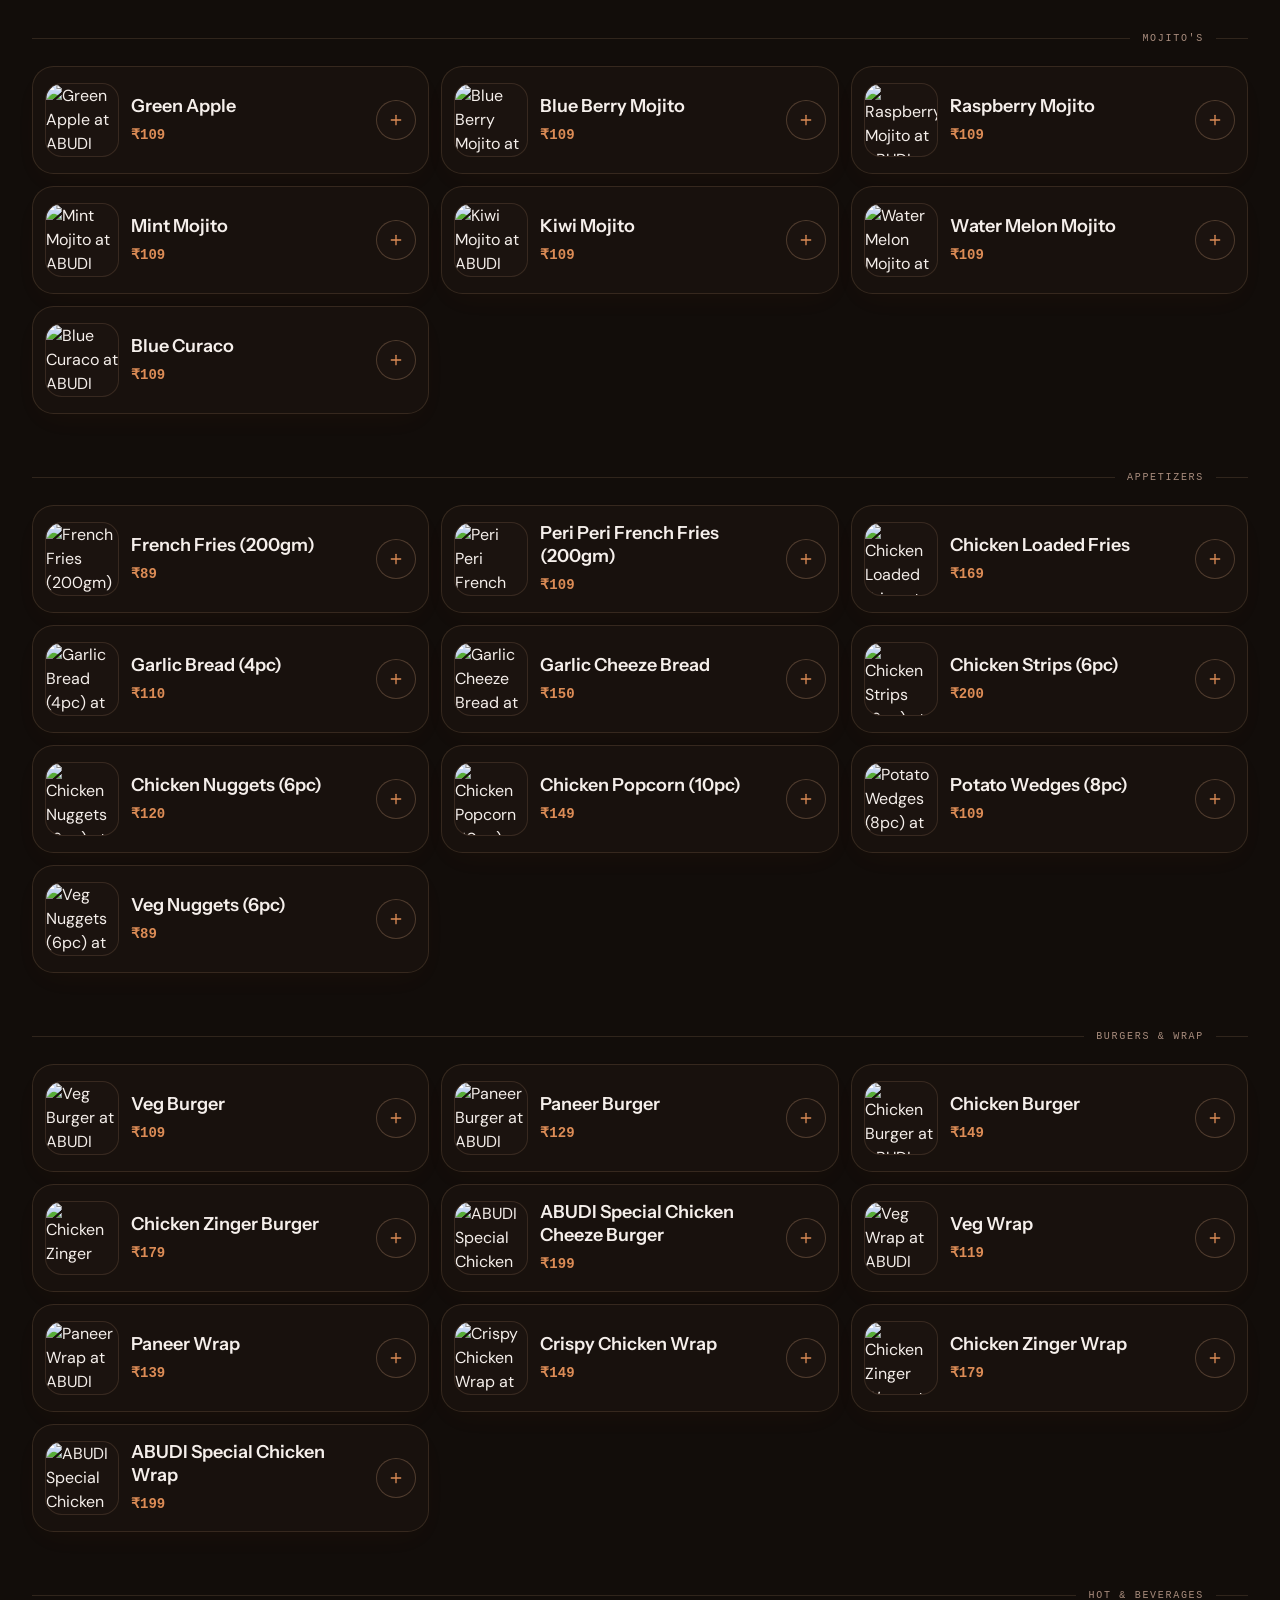
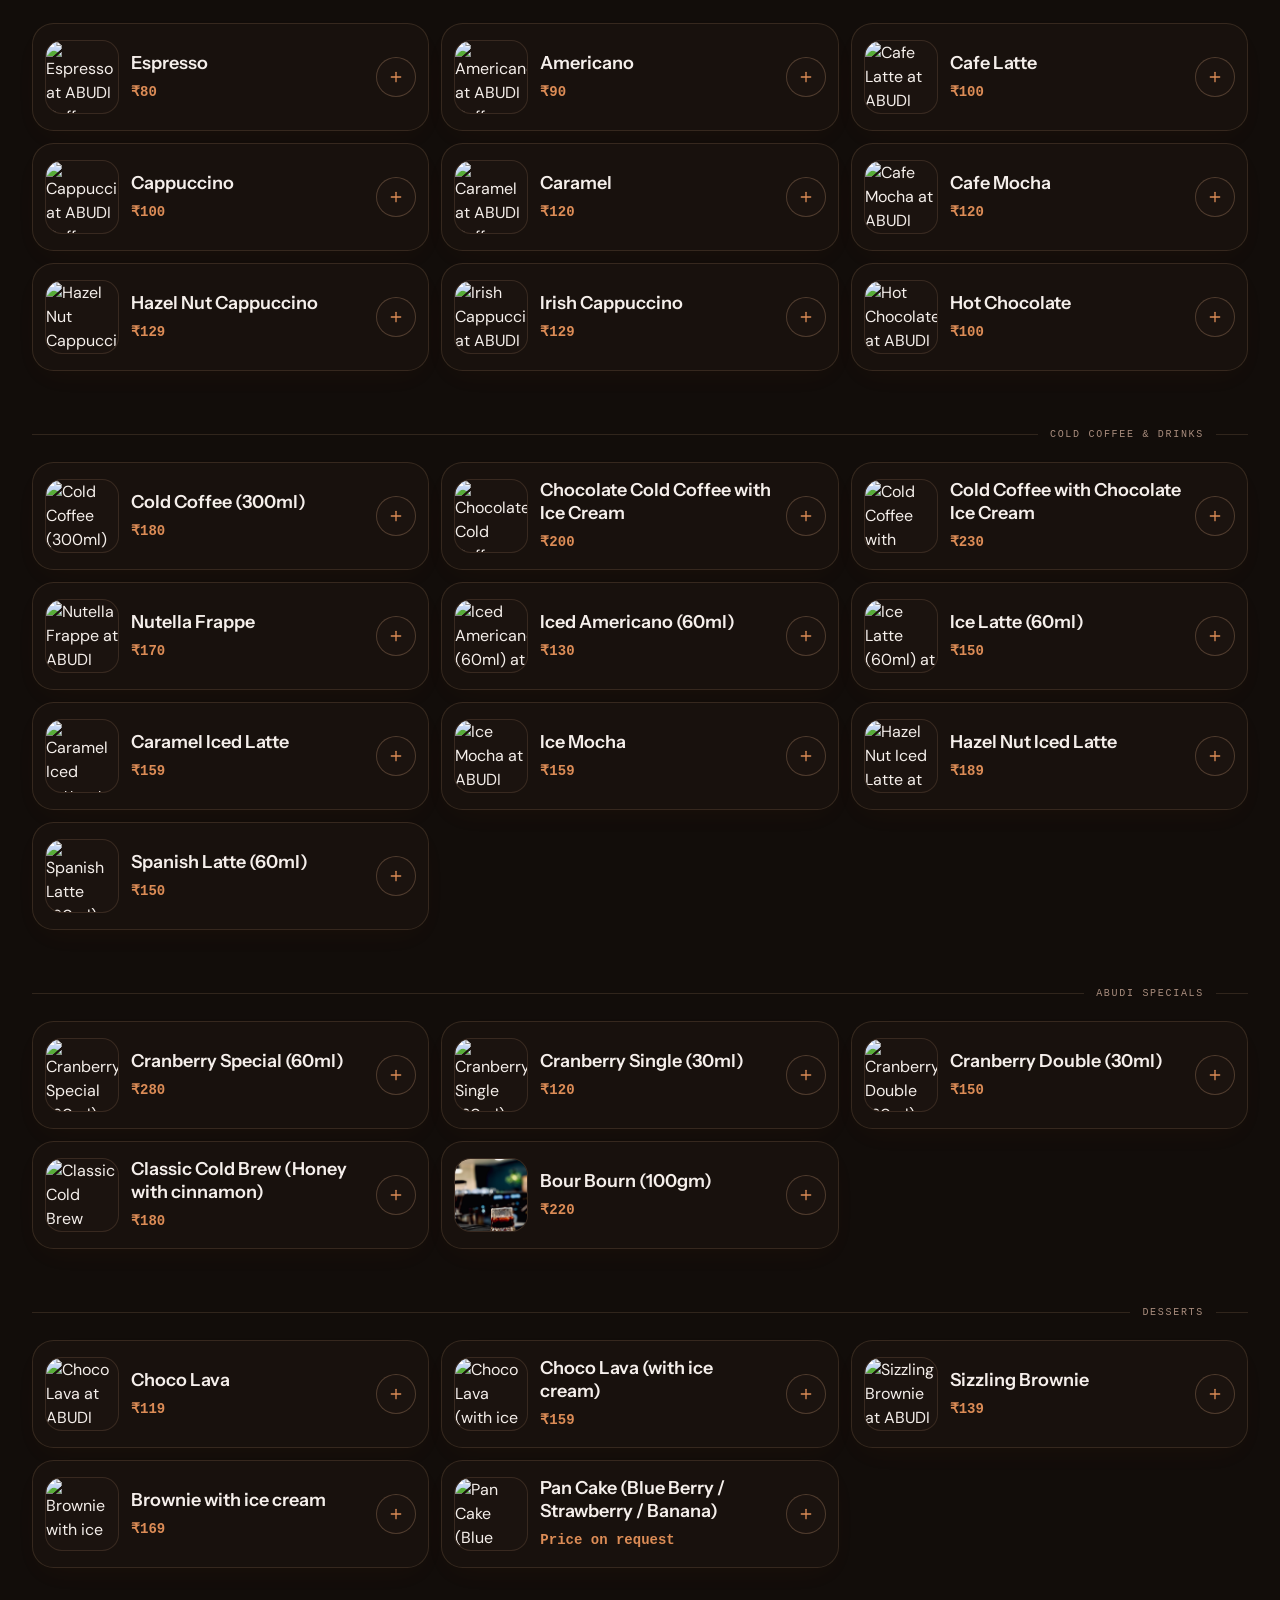
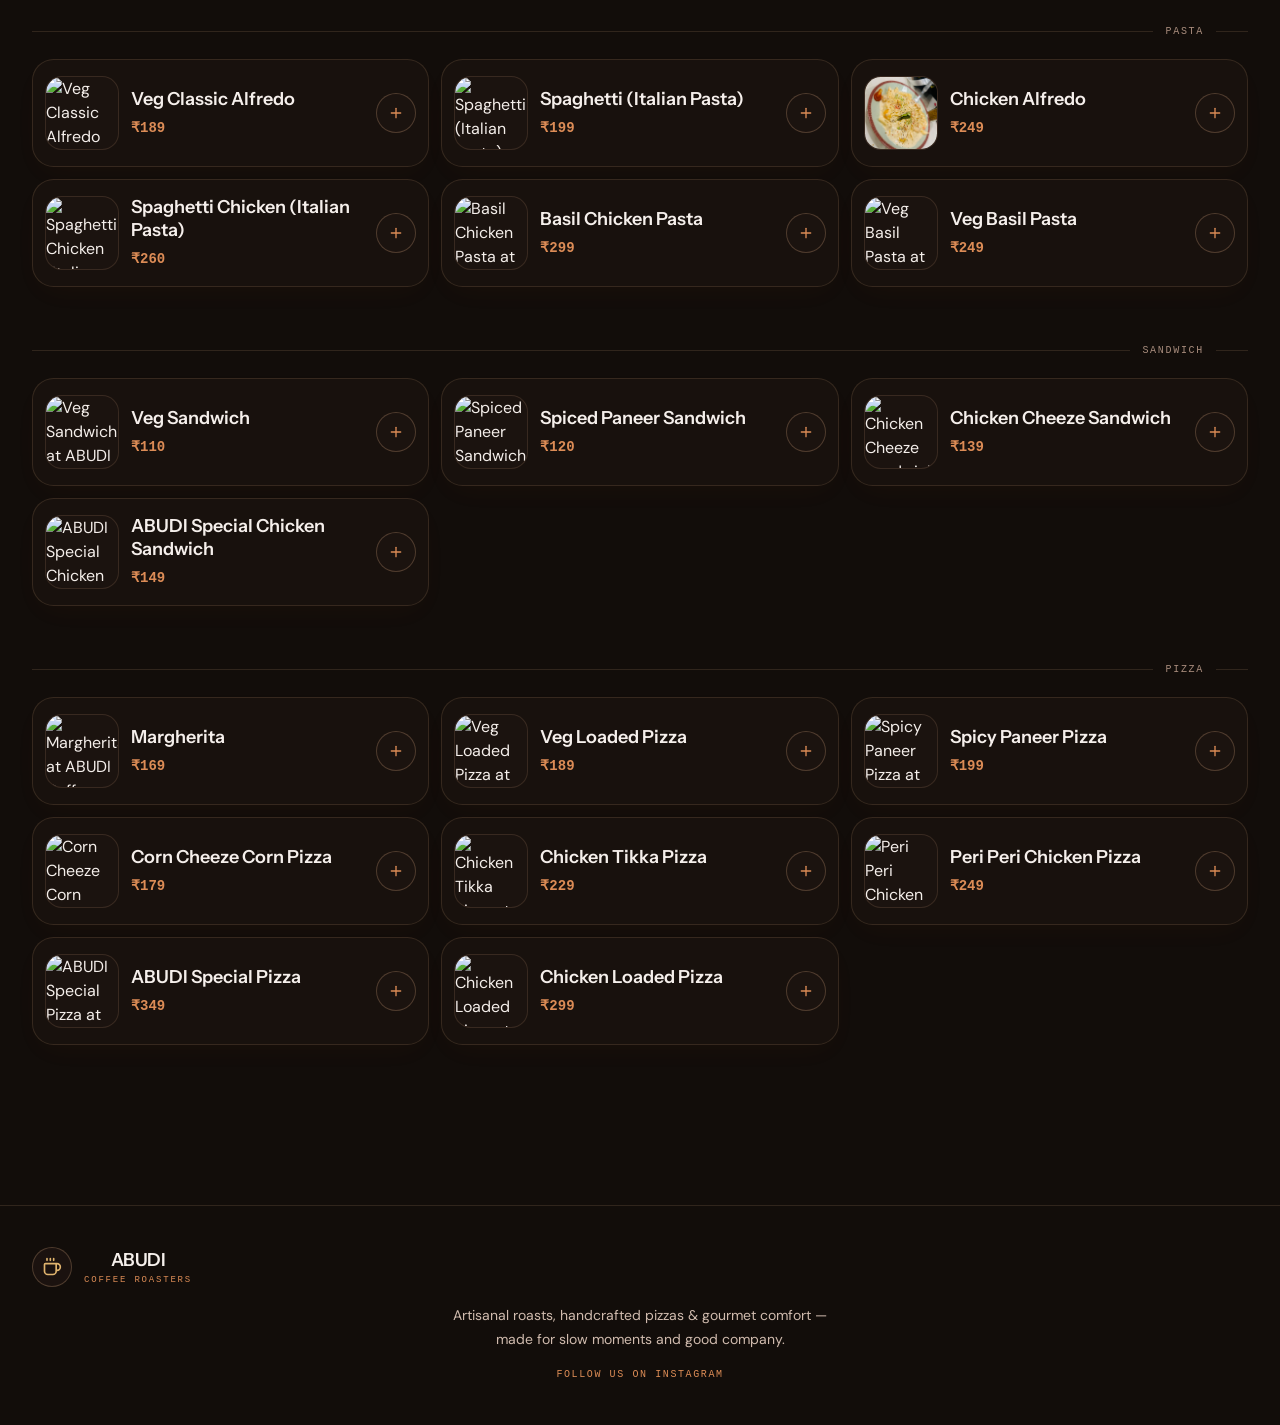
==== commit 5e4d2096: "Fix dynamic table number display" ====
--- a/index.html
+++ b/index.html
@@ -7,6 +7,190 @@
   <title>ABUDI Coffee Roasters — Order</title>
   <link rel="icon" type="image/png" href="assets/images/abudi-logo.png" />
   <link rel="stylesheet" href="./styles.css" />
+
+<style id="abudi-quantity-modal-style">
+/* ABUDI quantity selector — compact desktop + mobile friendly */
+.menu-quantity-control {
+  flex: 0 0 184px !important;
+  width: 184px !important;
+  min-width: 184px !important;
+  max-width: 184px !important;
+  height: 76px !important;
+  min-height: 76px !important;
+  display: flex !important;
+  align-items: center !important;
+  justify-content: space-between !important;
+  gap: 10px !important;
+  padding: 0 !important;
+  margin: 0 !important;
+  border: 0 !important;
+  background: transparent !important;
+  color: var(--copper);
+  overflow: visible !important;
+}
+
+.menu-qty-btn {
+  flex: 0 0 68px !important;
+  width: 68px !important;
+  height: 68px !important;
+  min-width: 68px !important;
+  min-height: 68px !important;
+  max-width: 68px !important;
+  max-height: 68px !important;
+  display: inline-flex !important;
+  align-items: center !important;
+  justify-content: center !important;
+  box-sizing: border-box !important;
+  border: 2px solid var(--copper) !important;
+  border-radius: 50% !important;
+  background: transparent !important;
+  color: var(--copper) !important;
+  font-family: inherit !important;
+  font-size: 30px !important;
+  font-weight: 400 !important;
+  line-height: 1 !important;
+  padding: 0 !important;
+  margin: 0 !important;
+  -webkit-appearance: none !important;
+  appearance: none !important;
+  -webkit-tap-highlight-color: transparent;
+  touch-action: manipulation;
+  cursor: pointer;
+}
+
+.menu-qty-btn:hover {
+  background: var(--copper) !important;
+  color: var(--bg) !important;
+}
+
+.menu-qty-btn:active {
+  transform: scale(.95);
+}
+
+.menu-qty-count {
+  flex: 0 0 30px !important;
+  width: 30px !important;
+  min-width: 30px !important;
+  max-width: 30px !important;
+  display: block !important;
+  text-align: center !important;
+  color: var(--text) !important;
+  font-family: inherit !important;
+  font-size: 42px !important;
+  font-weight: 700 !important;
+  line-height: 1 !important;
+  white-space: nowrap !important;
+}
+
+article[data-testid^="menu-item-"] {
+  min-width: 0 !important;
+}
+
+article[data-testid^="menu-item-"] > .menu-quantity-control {
+  flex-shrink: 0 !important;
+}
+
+/* Prevent the quantity selector from squeezing the name on phones. */
+@media (max-width: 640px) {
+  article[data-testid^="menu-item-"] {
+    gap: 8px !important;
+  }
+
+  article[data-testid^="menu-item-"] > div:first-child {
+    gap: 8px !important;
+  }
+
+  article[data-testid^="menu-item-"] > div:first-child > div:first-child {
+    width: 72px !important;
+    height: 72px !important;
+    flex: 0 0 72px !important;
+  }
+
+  article[data-testid^="menu-item-"] h3 {
+    font-size: 16px !important;
+    line-height: 1.18 !important;
+    overflow-wrap: normal !important;
+    word-break: normal !important;
+  }
+
+  .menu-quantity-control {
+    flex: 0 0 104px !important;
+    width: 104px !important;
+    min-width: 104px !important;
+    max-width: 104px !important;
+    height: 42px !important;
+    min-height: 42px !important;
+    gap: 2px !important;
+    padding: 2px !important;
+    border: 1px solid var(--copper) !important;
+    border-radius: 999px !important;
+    background: transparent !important;
+    box-sizing: border-box !important;
+  }
+
+  .menu-qty-btn {
+    flex: 0 0 34px !important;
+    width: 34px !important;
+    height: 36px !important;
+    min-width: 34px !important;
+    min-height: 36px !important;
+    max-width: 34px !important;
+    max-height: 36px !important;
+    border: 0 !important;
+    border-radius: 999px !important;
+    font-size: 22px !important;
+    font-weight: 500 !important;
+  }
+
+  .menu-qty-btn:hover {
+    background: transparent !important;
+    color: var(--copper) !important;
+  }
+
+  .menu-qty-count {
+    flex: 0 0 28px !important;
+    width: 28px !important;
+    min-width: 28px !important;
+    max-width: 28px !important;
+    font-size: 30px !important;
+  }
+}
+
+@media (max-width: 390px) {
+  article[data-testid^="menu-item-"] > div:first-child > div:first-child {
+    width: 66px !important;
+    height: 66px !important;
+    flex-basis: 66px !important;
+  }
+
+  .menu-quantity-control {
+    flex-basis: 96px !important;
+    width: 96px !important;
+    min-width: 96px !important;
+    max-width: 96px !important;
+    height: 40px !important;
+    min-height: 40px !important;
+  }
+
+  .menu-qty-btn {
+    flex-basis: 31px !important;
+    width: 31px !important;
+    height: 34px !important;
+    min-width: 31px !important;
+    max-width: 31px !important;
+    font-size: 20px !important;
+  }
+
+  .menu-qty-count {
+    flex-basis: 25px !important;
+    width: 25px !important;
+    min-width: 25px !important;
+    max-width: 25px !important;
+    font-size: 28px !important;
+  }
+}
+</style>
+
 </head>
 <body>
   <div id="root"><div class="min-h-svh" data-testid="cafe-order-app"><div class="site-shell min-h-svh"><header class="mx-auto flex max-w-7xl items-center justify-between border-b border-[var(--line-soft)] px-5 py-5 lg:px-8" data-testid="site-header"><div class="flex items-center gap-3" data-testid="brand-logo"><div class="flex size-10 items-center justify-center overflow-hidden rounded-full border border-[var(--line)] bg-[var(--surface-strong)]" data-testid="brand-logo-image"><img src="assets/images/abudi-logo.png" alt="ABUDI Coffee Roasters logo" class="h-full w-full object-cover"></div><div><div class="font-heading text-lg font-semibold tracking-tight">ABUDI</div><div class="font-mono text-[9px] uppercase tracking-[0.2em] text-[var(--copper)]">Coffee Roasters</div></div></div><div class="flex items-center gap-2"><div class="hidden items-center gap-2 rounded-full border border-[var(--line)] bg-[var(--surface)] px-3 py-2 font-mono text-[10px] uppercase tracking-[0.14em] text-[var(--copper)] sm:flex" data-testid="table-number-display"><svg xmlns="http://www.w3.org/2000/svg" width="24" height="24" viewBox="0 0 24 24" fill="none" stroke="currentColor" stroke-width="2" stroke-linecap="round" stroke-linejoin="round" class="lucide lucide-utensils size-3.5" aria-hidden="true"><path d="M3 2v7c0 1.1.9 2 2 2h4a2 2 0 0 0 2-2V2"></path><path d="M7 2v20"></path><path d="M21 15V2a5 5 0 0 0-5 5v6c0 1.1.9 2 2 2h3Zm0 0v7"></path></svg> Table <span style="display: contents;">2</span></div><button type="button" class="flex size-10 items-center justify-center rounded-full border border-[var(--line)] bg-[var(--surface)] text-[var(--copper)] hover:-translate-y-0.5" aria-label="Toggle theme" data-testid="theme-toggle-button"><svg xmlns="http://www.w3.org/2000/svg" width="24" height="24" viewBox="0 0 24 24" fill="none" stroke="currentColor" stroke-width="2" stroke-linecap="round" stroke-linejoin="round" class="lucide lucide-moon size-4" aria-hidden="true"><path d="M20.985 12.486a9 9 0 1 1-9.473-9.472c.405-.022.617.46.402.803a6 6 0 0 0 8.268 8.268c.344-.215.825-.004.803.401"></path></svg></button><button type="button" class="relative flex size-10 items-center justify-center rounded-full border border-[var(--line)] bg-[var(--surface)] text-[var(--copper)] hover:-translate-y-0.5" aria-label="Open cart" data-testid="header-cart-button"><svg xmlns="http://www.w3.org/2000/svg" width="24" height="24" viewBox="0 0 24 24" fill="none" stroke="currentColor" stroke-width="2" stroke-linecap="round" stroke-linejoin="round" class="lucide lucide-shopping-bag size-4" aria-hidden="true"><path d="M16 10a4 4 0 0 1-8 0"></path><path d="M3.103 6.034h17.794"></path><path d="M3.4 5.467a2 2 0 0 0-.4 1.2V20a2 2 0 0 0 2 2h14a2 2 0 0 0 2-2V6.667a2 2 0 0 0-.4-1.2l-2-2.667A2 2 0 0 0 17 2H7a2 2 0 0 0-1.6.8z"></path></svg></button></div></header><main class="mx-auto max-w-7xl px-5 pb-40 lg:px-8"><section class="grid gap-8 pb-14 pt-10 lg:grid-cols-[1fr_0.88fr] lg:items-end lg:gap-16 lg:pt-16" data-testid="hero-section"><div class="relative z-10"><span data-variant="outline" class="group/badge inline-flex h-5 w-fit shrink-0 items-center justify-center gap-1 overflow-hidden rounded-4xl border font-medium whitespace-nowrap transition-all focus-visible:border-ring focus-visible:ring-[3px] focus-visible:ring-ring/50 has-data-[icon=inline-end]:pr-1.5 has-data-[icon=inline-start]:pl-1.5 aria-invalid:border-destructive aria-invalid:ring-destructive/20 dark:aria-invalid:ring-destructive/40 [&amp;&gt;svg]:pointer-events-none [&amp;&gt;svg]:size-3! [a]:hover:bg-muted [a]:hover:text-muted-foreground mb-6 border-[var(--copper)]/30 bg-[var(--copper)]/5 px-3 py-1 font-mono text-[10px] uppercase tracking-[0.18em] text-[var(--copper)]" data-testid="hero-eyebrow"><svg xmlns="http://www.w3.org/2000/svg" width="24" height="24" viewBox="0 0 24 24" fill="none" stroke="currentColor" stroke-width="2" stroke-linecap="round" stroke-linejoin="round" class="lucide lucide-sparkles size-3" aria-hidden="true"><path d="M11.017 2.814a1 1 0 0 1 1.966 0l1.051 5.558a2 2 0 0 0 1.594 1.594l5.558 1.051a1 1 0 0 1 0 1.966l-5.558 1.051a2 2 0 0 0-1.594 1.594l-1.051 5.558a1 1 0 0 1-1.966 0l-1.051-5.558a2 2 0 0 0-1.594-1.594l-5.558-1.051a1 1 0 0 1 0-1.966l5.558-1.051a2 2 0 0 0 1.594-1.594z"></path><path d="M20 2v4"></path><path d="M22 4h-4"></path><circle cx="4" cy="20" r="2"></circle></svg> Table-side ordering</span><h1 class="max-w-3xl font-heading text-5xl font-semibold leading-[0.96] tracking-[-0.055em] text-[var(--text)] sm:text-6xl lg:text-8xl" data-testid="hero-heading">Good food.<br><em class="font-normal text-[var(--copper)]">Better company.</em></h1><p class="mt-7 max-w-lg text-base leading-7 text-[var(--text-dim)]" data-testid="hero-copy">Artisanal roasts, handcrafted pizzas &amp; gourmet comfort. Add to your table’s order, then sit back while we make it fresh.</p><div class="mt-8 flex flex-wrap items-center gap-4"><a href="#menu" class="group inline-flex items-center gap-2 rounded-full bg-[var(--copper)] px-5 py-3 text-sm font-semibold text-white shadow-[0_10px_30px_-10px_rgba(180,80,20,.5)] hover:-translate-y-0.5" data-testid="hero-browse-menu-link">Browse the menu <svg xmlns="http://www.w3.org/2000/svg" width="24" height="24" viewBox="0 0 24 24" fill="none" stroke="currentColor" stroke-width="2" stroke-linecap="round" stroke-linejoin="round" class="lucide lucide-arrow-right size-4 transition-transform group-hover:translate-x-1" aria-hidden="true"><path d="M5 12h14"></path><path d="m12 5 7 7-7 7"></path></svg></a><span class="font-mono text-[10px] uppercase tracking-[0.14em] text-[var(--muted)]" data-testid="hero-table-note">Ordering for table <span style="display: contents;">2</span></span></div></div><div class="relative min-h-[360px]" data-testid="hero-image-collage"><div class="absolute inset-x-6 top-0 h-[310px] overflow-hidden rounded-[2rem] border border-white/20 shadow-[0_25px_70px_-25px_rgba(90,40,15,.55)] lg:inset-x-0 abudi-special-carousel" data-testid="abudi-special-carousel">
@@ -1483,5 +1667,36 @@
 
 
 
+
+<script id="abudi-dynamic-table-number">
+(function () {
+  function updateTableNumber() {
+    const params = new URLSearchParams(window.location.search);
+    const rawTable = params.get('t');
+    const tableNumber = rawTable && /^[1-6]$/.test(rawTable) ? rawTable : '1';
+
+    const header = document.querySelector('[data-testid="table-number-display"]');
+    if (header) {
+      const span = header.querySelector('span');
+      if (span) span.textContent = tableNumber;
+      else header.textContent = 'TABLE ' + tableNumber;
+    }
+
+    const note = document.querySelector('[data-testid="hero-table-note"]');
+    if (note) {
+      const span = note.querySelector('span');
+      if (span) span.textContent = tableNumber;
+      else note.textContent = 'ORDERING FOR TABLE ' + tableNumber;
+    }
+  }
+
+  if (document.readyState === 'loading') {
+    document.addEventListener('DOMContentLoaded', updateTableNumber);
+  } else {
+    updateTableNumber();
+  }
+})();
+</script>
+
 </body>
 </html>
